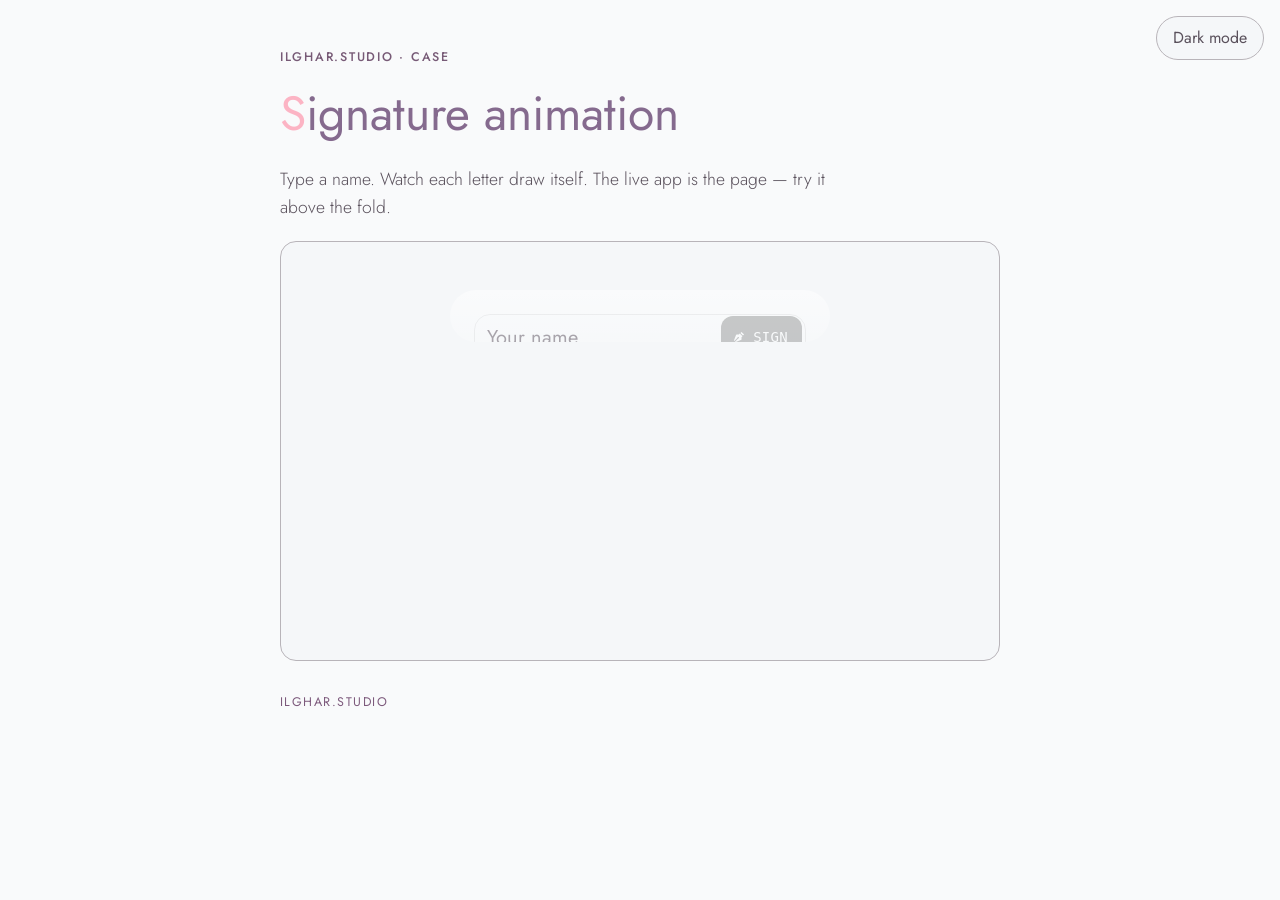
==== index.html @ a647e3f4 "Pages: PDF tokens, remove external bg, app-first landing Drop Freepik remote background (CSP/self-ho" ====
<!DOCTYPE html>
<html lang="en">
<head>
<meta charset="UTF-8">
<meta name="viewport" content="width=device-width, initial-scale=1.0">
<meta name="color-scheme" content="light dark">
<title>Signature animation — ilghar.studio</title>
<meta http-equiv="Content-Security-Policy" content="default-src 'self'; style-src 'self' 'unsafe-inline'; script-src 'self' 'unsafe-inline'; img-src 'self' data:; font-src 'self'; frame-ancestors https://portfolio.adobe.com/* https://*.myportfolio.com/* https://ilghar.studio/*">
<script>(function(){try{var m=localStorage.getItem("ilghar-theme");}catch(e){}var d=m?m==="dark":matchMedia("(prefers-color-scheme: dark)").matches;document.documentElement.classList.add(d?"dark":"light");})();</script>
<link rel="stylesheet" href="./tokens.css">
<link rel="stylesheet" href="./pages-shell.css">
<link rel="stylesheet" href="./style.css">
</head>
<body>
<button type="button" class="theme-toggle" id="theme-toggle" aria-pressed="false">Dark mode</button>
<div class="ilg-page">
<p class="ilg-kicker">ilghar.studio · case</p>
<h1><span class="initial">S</span>ignature animation</h1>
<p class="lede">Type a name. Watch each letter draw itself. The live app is the page — try it above the fold.</p>
<div class="ilg-app-stage" id="app-stage">
<div class="modal">
  <div class="field-wrapper">
    <input autocomplete="off" name="hidden" class="field" maxlength="256" placeholder="Your name" type="text" id="First-name" required="">
    <button class="sign">
      <svg width="12" viewBox="0 0 16 16" fill="none" xmlns="http://www.w3.org/2000/svg">
        <path d="M7.72421 4.666H5.13421C4.86052 4.66592 4.59342 4.75007 4.3692 4.90703C4.14498 5.06398 3.97449 5.28614 3.88088 5.54333L1.37421 12.438C1.28555 12.6813 1.34621 12.954 1.52888 13.1373L1.72421 13.3327L6.00555 9.05133C6.00488 9.034 6.00022 9.01667 6.00022 8.99933C6.00022 8.80155 6.05886 8.60821 6.16875 8.44376C6.27863 8.27932 6.43481 8.15114 6.61753 8.07546C6.80026 7.99977 7.00132 7.97996 7.19531 8.01855C7.38929 8.05713 7.56747 8.15238 7.70732 8.29223C7.84717 8.43208 7.94241 8.61026 7.981 8.80424C8.01959 8.99823 7.99978 9.19929 7.92409 9.38202C7.84841 9.56474 7.72023 9.72092 7.55579 9.8308C7.39134 9.94069 7.198 9.99933 7.00022 9.99933C6.98288 9.99933 6.96555 9.99467 6.94822 9.994L2.66688 14.2753L2.86221 14.4707C2.95185 14.5605 3.06534 14.6228 3.18927 14.6503C3.31319 14.6777 3.44238 14.669 3.56155 14.6253L10.4562 12.118C10.7134 12.0244 10.9356 11.8539 11.0925 11.6297C11.2495 11.4055 11.3336 11.1384 11.3335 10.8647V8.27467L12.6662 6.94267L9.05688 3.33333L7.72421 4.666ZM13.2929 6.04067L9.95955 2.70733L11.3729 1.29333L14.7062 4.62667L13.2929 6.04067Z" fill="white"/>
      </svg>
      Sign
    </button>
  </div>

  <div class="signature">
    <div class="letter-bank">
      <div class="a up">
        <svg xmlns="http://www.w3.org/2000/svg" fill="none" viewBox="0 0 46 51" height="51" width="46">
          <path d="M14.9987 32.0003C20.8769 23.2406 40.7942 1.02295 44.6176 1.58265C48.4411 2.14235 25.4397 26.0685 19.6688 50.0398C28.2839 11.7157 5.83642 32.6888 1.46688 33.1804C4.63512 27.4831 32.8719 20.946 44.7496 24.6628"></path>
        </svg>
      </div>
      <div class="b up">
        <svg xmlns="http://www.w3.org/2000/svg" fill="none" viewBox="0 0 47 51" height="51" width="47">
          <path d="M25.7369 6.82933C16.1889 19.6519 13.2127 26.1056 8.11585 37.5574C21.5374 6.58445 41.1497 1.82882 45.1601 3.92338C52.3423 8.2922 18.8269 29.8371 17.6306 27.2038C16.4343 24.5705 38.5178 23.6728 37.9785 29.4181C36.1831 44.0806 -7.20643 55.631 2.96733 40.4898C7.27648 33.1286 25.3502 33.1885 27.7453 35.702"></path>
        </svg>
      </div>
      <div class="c up">
        <svg xmlns="http://www.w3.org/2000/svg" fill="none" viewBox="0 0 37 51" height="51" width="37">
          <path d="M35.1522 7.2324C38.1612 -9.90171 5.01684 18.1833 1.44481 44.1581C-0.863382 60.9427 22.8446 32.2692 28.2295 28.4927"></path>
        </svg>
      </div>
      <div class="d up">
        <svg xmlns="http://www.w3.org/2000/svg" fill="none" viewBox="0 0 45 51" height="51" width="45">
          <path d="M26.5606 9.18304C16.6848 26.0062 3.378 46.7523 1.89258 45.5634C-3.1006 40.6888 26.7398 2.16864 41.7793 5.25978C51.1122 6.68653 19.6065 49.6651 9.26293 46.2174C4.62623 44.3152 20.0819 27.7895 31.6737 29.9295"></path>
        </svg>
      </div>
      <div class="e up">
        <svg xmlns="http://www.w3.org/2000/svg" fill="none" viewBox="0 0 46 51" height="51" width="46">
          <path d="M38.6505 10.5127C38.6505 10.5127 50.1156 2.77326 42.1993 4.69163C34.283 6.61 7.29611 24.5362 9.21359 27.9759C11.1311 31.4157 26.8097 26.7853 26.8097 26.7853C12.5763 31.9276 -0.576393 42.3963 1.21022 45.8361C2.99682 49.2758 27.2051 38.229 27.2051 38.229"></path>
        </svg>
      </div>
      <div class="f up">
        <svg xmlns="http://www.w3.org/2000/svg" fill="none" viewBox="0 0 60 51" height="51" width="60">
          <path d="M3.99414 15.4999C18.0539 7.88344 40.9941 2.5 58.4941 4.49991C15.9941 5.5 23.4941 9 1.49414 47.4999C4.49414 33.5 3.99414 25.5 43.9941 22.9999"></path>
        </svg>
      </div>
      <div class="g up">
        <svg xmlns="http://www.w3.org/2000/svg" fill="none" viewBox="0 0 40 51" height="51" width="40">
          <path d="M37.4677 13.6689C40.3847 3.01441 37.7852 1.4925 29.7299 4.91693C7.78844 14.6201 -4.26276 42.3972 4.55267 46.0754C13.3681 49.7537 42.3496 30.9185 34.1686 26.4792C29.0318 23.8791 9.56239 45.1242 14.3821 47.6611"></path>
        </svg>
      </div>
      <div class="h up">
        <svg xmlns="http://www.w3.org/2000/svg" fill="none" viewBox="0 0 54 51" height="51" width="54">
          <path d="M35.957 3.99976C23.1235 22.025 18.442 31.2217 10.457 47.4998C26.957 5.99983 30.457 37.5 52.957 7.5C33.957 29.4998 32.957 37.6924 29.457 38.5C25.957 39.3076 0.957031 32.5 0.957031 29.4998C23.1446 22.8906 34.5662 20.6514 50.957 22.4998"></path>
        </svg>
      </div>
      <div class="i up">
        <svg xmlns="http://www.w3.org/2000/svg" fill="none" viewBox="0 0 49 51" height="51" width="49">
          <path d="M16.7648 9.03851C21.8129 5.77875 25.3024 4.00811 47.421 2.22626C35.7012 1.49995 34.274 -0.0548382 21.4876 22.9726C8.70118 45.9999 13.2012 40 1.2832 48.9828C3.36519 44.9656 17.2012 40.4999 23.7334 42.0158"></path>
        </svg>
      </div>
      <div class="j up">
        <svg xmlns="http://www.w3.org/2000/svg" fill="none" viewBox="0 0 53 51" height="51" width="53">
          <path d="M5.91946 15.5C13.9195 9.49996 30.9194 3.38158 51.4194 4.99996C41.4194 -5.99996 36.9194 7.49985 26.4195 22C15.9195 36.5001 11.9204 40.4999 5.92029 45C-5.57979 53.6248 6.91943 32.5002 18.9197 21.0001C30.9199 9.5 15.9195 31.5 15.9195 31.5"></path>
        </svg>
      </div>
      <div class="k up">
        <svg xmlns="http://www.w3.org/2000/svg" fill="none" viewBox="0 0 59 51" height="51" width="59">
          <path d="M30.6585 5.69873C20.8873 19.471 15.4101 28.7219 5.65848 46.1987C22.4604 13.4133 39.6585 11.6987 53.1585 9.69873C64.6585 8.19873 51.1585 20.1987 51.1585 20.1987C80.6585 -7.30127 -1.22332 24.1987 1.15848 37.6987C2.39349 44.6987 37.1585 35.6987 37.1585 35.6987"></path>
        </svg>
      </div>
      <div class="l up">
        <svg xmlns="http://www.w3.org/2000/svg" fill="none" viewBox="0 0 30 51" height="51" width="30">
          <path d="M28.5059 3.6123C19.5058 9.1123 -1.12359 39.6123 1.00666 46.6123C2.22398 50.6123 28.5059 38.6123 28.5059 38.6123"></path>
        </svg>
      </div>
      <div class="m up">
        <svg xmlns="http://www.w3.org/2000/svg" fill="none" viewBox="0 0 49 51" height="51" width="49">
          <path d="M1.48242 48.3176C8.1298 31.8088 14.4004 21.838 29.9824 2.81763C29.9824 2.81763 10.9824 34.8176 17.4824 37.8176C22.4824 40.1253 47.4824 9.31763 47.4824 9.31763C34.5795 28.6674 30.1369 37.0839 29.4824 45.8176"></path>
        </svg>
      </div>
      <div class="n up">
        <svg xmlns="http://www.w3.org/2000/svg" fill="none" viewBox="0 0 45 51" height="51" width="45">
          <path d="M1.73633 45.7104C2.46255 39.6904 11.2363 23.2104 19.7363 14.2104C17.7363 36.7104 21.3778 43.3814 24.7363 43.2104C28.0949 43.0395 33.0666 31.1917 43.2363 5.21045"></path>
        </svg>
      </div>
      <div class="o up">
        <svg xmlns="http://www.w3.org/2000/svg" fill="none" viewBox="0 0 34 51" height="51" width="34">
          <path d="M19.2264 13.6837C12.2264 15.1837 -0.773614 43.6837 6.72639 46.1837C14.2264 48.6837 43.2258 13.6837 28.7272 5.68376C13.2266 -2.86957 -2.2744 33.1838 2.22656 40.6838C6.72753 48.1839 20.7264 29.6837 20.7264 29.6837"></path>
        </svg>
      </div>
      <div class="p up">
        <svg xmlns="http://www.w3.org/2000/svg" fill="none" viewBox="0 0 52 51" height="51" width="52">
          <path d="M6.17969 47.4213C13.346 34.4334 17.26 27.7753 26.1804 13.4212C15.6807 22.9212 7.17969 26.4211 1.17969 30.4214C15.1797 10.4213 55.1797 -3.07861 50.1799 7.42125C45.1801 17.9211 24.6017 34.3749 19.6797 37.4214C7.56237 44.9214 28.6797 21.4214 35.1797 24.9213"></path>
        </svg>
      </div>
      <div class="q up">
        <svg xmlns="http://www.w3.org/2000/svg" fill="none" viewBox="0 0 41 51" height="51" width="41">
          <path d="M33.1765 13.6025C25.1765 0.102458 -5.32345 39.1026 10.1765 43.6025C21.6765 46.6025 45.4375 13.6025 39.1765 4.60246C31.1766 -6.89746 -5.82409 18.6025 3.17655 31.6024C10.7926 42.6025 22.1589 20.9042 26.1758 27.6025C27.6751 30.1026 27.1751 49.6026 38.6758 44.6025"></path>
        </svg>
      </div>
      <div class="r up">
        <svg xmlns="http://www.w3.org/2000/svg" fill="none" viewBox="0 0 58 51" height="51" width="58">
          <path d="M12.0195 45.3685C19.1859 32.3806 23.0999 25.7226 32.0203 11.3685C21.5205 20.8685 5.01953 34.2139 1.01953 30.7139C6.01953 17.2138 71.5195 -7.28639 53.5188 13.7136C43.6613 25.2136 12.0195 41.7136 14.0195 38.2136C37.0871 17.3054 32.9838 44.188 46.7608 39.6997"></path>
        </svg>
      </div>
      <div class="s up">
        <svg xmlns="http://www.w3.org/2000/svg" fill="none" viewBox="0 0 46 51" height="51" width="46">
          <path d="M44.435 9.39728C49.435 -5.10286 -4.56457 25.3972 1.43476 32.8973C6.23411 38.8972 25.0605 38.3972 24.4355 40.8972C23.8105 43.3972 10.9355 44.8972 7.93479 42.8973"></path>
        </svg>
      </div>
      <div class="t up">
        <svg xmlns="http://www.w3.org/2000/svg" fill="none" viewBox="0 0 62 51" height="51" width="62">
          <path d="M1.31836 20.8976C6.45115 13.0499 39.3184 2.39746 60.3184 4.8976C33.3184 4.8976 36.3184 8.89746 14.3184 46.8976"></path>
        </svg>
      </div>
      <div class="u up">
        <svg xmlns="http://www.w3.org/2000/svg" fill="none" viewBox="0 0 44 51" height="51" width="44">
          <path d="M15.1867 11.5769C8.1875 11.5769 -2.81417 40.0769 3.68673 41.0769C10.1876 42.0769 42.6867 5.0769 42.6867 5.0769C42.6867 5.0769 17.1875 43.5769 23.6867 46.5769"></path>
        </svg>
      </div>
      <div class="v up">
        <svg xmlns="http://www.w3.org/2000/svg" fill="none" viewBox="0 0 41 51" height="51" width="41">
          <path d="M17.7137 11.0771C1.95501 41.7408 0.214021 47.5771 2.71479 48.0771C5.21556 48.5771 21.7148 24.0771 39.2137 3.07715"></path>
        </svg>
      </div>
      <div class="w up">
        <svg xmlns="http://www.w3.org/2000/svg" fill="none" viewBox="0 0 57 51" height="51" width="57">
          <path d="M24.8836 9.06641C19.8837 9.06641 -2.11633 44.0664 1.88364 44.5664C5.88362 45.0664 29.8828 9.06641 32.3836 10.0664C32.3836 12.5664 26.8828 38.0664 33.3836 40.0664C39.8845 42.0664 55.8836 7.06641 55.8836 7.06641"></path>
        </svg>
      </div>
      <div class="x up">
        <svg xmlns="http://www.w3.org/2000/svg" fill="none" viewBox="0 0 41 51" height="51" width="41">
          <path d="M39.293 8.5227C23.1329 20.8029 15.0268 30.1783 0.792969 47.5227C20.8836 24.5227 13.5352 35.0227 14.293 2.02271C13.7765 24.514 15.5889 33.6064 19.293 49.0227"></path>
        </svg>
      </div>
      <div class="y up">
        <svg xmlns="http://www.w3.org/2000/svg" fill="none" viewBox="0 0 35 51" height="51" width="35">
          <path d="M16.8032 1.3594C12.7184 0.602171 -1.69718 28.9308 2.30381 28.3593C6.30481 27.7879 33.8032 2.8594 33.8032 2.8594C14.0741 30.0733 5.30273 48.8594 8.80324 49.8594C12.3037 50.8594 30.3027 19.8594 6.80324 39.8594"></path>
        </svg>
      </div>
      <div class="z up">
        <svg xmlns="http://www.w3.org/2000/svg" fill="none" viewBox="0 0 55 51" height="51" width="55">
          <path d="M18.4364 13.4383C15.9364 8.93822 51.9364 -1.5618 53.9364 4.43828C55.9364 10.4384 13.9362 25.9382 1.93593 44.4382C-5.52379 55.9382 31.4361 37.9382 38.9364 36.9383"></path>
        </svg>
      </div>
      <div class="a lo">
        <svg xmlns="http://www.w3.org/2000/svg" fill="none" viewBox="0 0 13 51" height="51" width="13">
          <path d="M5.99958 25C5.73591 21.1582 1.99899 25.5 1.49941 28C1.00013 30.5 7.65454 23.3545 7.65454 23.3545C3.5802 27.3691 3.29278 30.5313 4.09638 30.7478C5.08629 31.0263 12.2012 24.7466 12.2012 24.7466"></path>
        </svg>
      </div>
      <div class="b lo">
        <svg xmlns="http://www.w3.org/2000/svg" fill="none" viewBox="0 0 17 51" height="51" width="17">
          <path d="M15.9206 5.40527L2.07203 28.8782C1.02375 28.8035 6.74541 22.7468 8.7643 23.9805C10.5595 25.4012 1.88642 33.589 1.17541 32.0187C0.464395 30.4485 9.73655 25.9621 13.9253 24.7283"></path>
        </svg>
      </div>
      <div class="c lo">
        <svg xmlns="http://www.w3.org/2000/svg" fill="none" viewBox="0 0 11 51" height="51" width="11">
          <path d="M5.63386 24.0707C5.12282 21.6404 0.607995 27.2758 1.82723 28.005C3.15925 28.5935 9.75939 24.6736 9.75939 24.6736"></path>
        </svg>
      </div>
      <div class="d lo">
        <svg xmlns="http://www.w3.org/2000/svg" fill="none" viewBox="0 0 20 51" height="51" width="20">
          <path d="M6.08732 26.1229C8.23611 18.5681 -0.331592 27.5316 1.908 28.6301C7.01852 28.6767 10.2741 20.6086 19.1923 6.23315C9.56633 22.4841 2.35848 34.2032 2.35848 34.2032"></path>
        </svg>
      </div>
      <div class="e lo">
        <svg xmlns="http://www.w3.org/2000/svg" fill="none" viewBox="0 0 11 51" height="51" width="11">
          <path d="M3.07713 25.3392C3.03314 27.7282 6.78706 24.9554 6.03999 23.505C4.44172 21.2653 -0.294204 28.3892 2.71291 28.2186C5.35941 27.9626 10.2422 24.7207 10.2422 24.7207"></path>
        </svg>
      </div>
      <div class="f lo">
        <svg xmlns="http://www.w3.org/2000/svg" fill="none" viewBox="0 0 19 51" height="51" width="19">
          <path d="M17.7207 13.1365C8.45405 23.5754 -1.22714 43.6967 2.45623 40.1666C6.13959 36.6365 12.1704 24.6314 8.13529 26.9287C6.46836 27.8777 12.1416 27.8273 15.3106 24.7416"></path>
        </svg>
      </div>
      <div class="g lo">
        <svg xmlns="http://www.w3.org/2000/svg" fill="none" viewBox="0 0 23 51" height="51" width="23">
          <path d="M15.8299 24.1058C14.7224 20.2293 8.05794 29.529 11.1896 27.8486C13.4811 26.531 17.2991 22.5381 17.2991 22.5381C15.8865 28.7238 1.15713 50.9628 1.47176 43.8335C1.59134 36.4678 10.0592 36.074 20.9856 24.7167"></path>
        </svg>
      </div>
      <div class="h lo">
        <svg xmlns="http://www.w3.org/2000/svg" fill="none" viewBox="0 0 18 51" height="51" width="18">
          <path d="M14.75 6.08472C8.75724 15.6124 5.74081 20.6113 1.16797 28.7222C2.27051 26.7174 7.40879 23.7648 9.19185 23.8223C10.4381 23.8798 8.46919 26.815 9.75037 27.5733C11.2054 28.4346 16.3726 24.6677 16.3726 24.6677"></path>
        </svg>
      </div>
      <div class="i lo">
        <svg xmlns="http://www.w3.org/2000/svg" fill="none" viewBox="0 0 9 51" height="51" width="9">
          <path d="M3.7548 22.9229C2.60207 23.529 -0.752212 29.5295 1.61166 28.7618C3.97553 27.994 5.61205 25.8726 7.67374 24.721"></path>
        </svg>
      </div>
      <div class="j lo">
        <svg xmlns="http://www.w3.org/2000/svg" fill="none" viewBox="0 0 23 51" height="51" width="23">
          <path d="M18.24 23.0059C16.0413 28.6829 1.71142 51.8946 1.71177 43.8826C1.62097 38.7092 9.17395 37.2442 21.5819 24.5625"></path>
        </svg>
      </div>
      <div class="k lo">
        <svg xmlns="http://www.w3.org/2000/svg" fill="none" viewBox="0 0 17 51" height="51" width="17">
          <path d="M15.7207 6.04492C9.81615 15.6875 6.702 20.8513 1.7832 29.2278C6.71346 22.5005 7.97044 24.3967 8.53371 25.0963C6.93134 22.6684 3.19642 26.693 4.13275 27.9568C5.06907 29.2205 9.96155 26.6057 13.3705 24.8444"></path>
        </svg>
      </div>
      <div class="l lo">
        <svg xmlns="http://www.w3.org/2000/svg" fill="none" viewBox="0 0 19 51" height="51" width="19">
          <path d="M0.800781,34.0845C7.00167,23.7712 10.562,17.889 17.543,6.64502"></path>
        </svg>
      </div>
      <div class="m lo">
        <svg xmlns="http://www.w3.org/2000/svg" fill="none" viewBox="0 0 19 51" height="51" width="19">
          <path d="M4.23047 23.5026L0.871094 29.4474C3.50472 25.5411 6.75255 22.8947 9.44272 21.6504C7.06863 25.4683 5.83806 27.9029 6.63039 28.2444C7.09897 28.3943 7.92245 27.8359 12.5443 24.6228C11.5082 26.1726 11.4655 26.753 11.9412 27.2936C12.31 27.6478 13.3286 27.1883 17.2828 24.5797"></path>
        </svg>
      </div>
      <div class="n lo">
        <svg xmlns="http://www.w3.org/2000/svg" fill="none" viewBox="0 0 15 51" height="51" width="15">
          <path d="M4.42188 23.1724L1.16211 28.4658C3.87099 25.9122 7.65167 23.2024 8.42922 23.7108C8.87781 23.9799 6.69468 26.9705 7.8311 27.4191C8.96753 27.8677 11.8983 25.565 14.0814 24.7575"></path>
        </svg>
      </div>
      <div class="o lo">
        <svg xmlns="http://www.w3.org/2000/svg" fill="none" viewBox="0 0 7 51" height="51" width="7">
          <path d="M3.30217 23.604C2.72482 23.9566 0.574341 28.3484 1.66563 28.4119C2.75692 28.4755 7.24524 21.8731 4.4886 23.027C3.29045 23.5286 2.14727 24.4054 2.14727 24.4054"></path>
        </svg>
      </div>
      <div class="p lo">
        <svg xmlns="http://www.w3.org/2000/svg" fill="none" viewBox="0 0 20 51" height="51" width="20">
          <path d="M15.0664 22.3301C8.76943 32.3849 6.19117 36.8558 1.41211 45.0713C13.0127 25.9291 12.9105 23.9189 16.1863 22.9881C24.4611 20.4162 13.3535 31.3002 12.6334 25.7561"></path>
        </svg>
      </div>
      <div class="q lo">
        <svg xmlns="http://www.w3.org/2000/svg" fill="none" viewBox="0 0 16 51" height="51" width="16">
          <path d="M13.2541 23.388C11.6304 20.8016 7.32619 26.9844 7.06533 28.6014C6.90881 29.619 14.3173 22.4192 14.3173 22.4192C10.93 28.6504 4.52861 38.6885 1.19336 45.3776C5.16165 38.8933 7.66029 36.0655 13.9238 36.1798"></path>
        </svg>
      </div>
      <div class="r lo">
        <svg xmlns="http://www.w3.org/2000/svg" fill="none" viewBox="0 0 13 51" height="51" width="13">
          <path d="M4.04688 23.3381L1.02539 30.1005C7.1047 22.5828 11.8527 19.8132 11.2412 24.1654"></path>
        </svg>
      </div>
      <div class="s lo">
        <svg xmlns="http://www.w3.org/2000/svg" fill="none" viewBox="0 0 14 51" height="51" width="14">
          <path d="M8.95035 23.3347C8.289 21.833 5.66489 23.7794 5.71956 28.8314C5.77422 33.8834 1.12107 35.424 0.98514 33.3617C0.883641 31.4008 3.52325 32.4975 12.6583 24.7513"></path>
        </svg>
      </div>
      <div class="t lo">
        <svg xmlns="http://www.w3.org/2000/svg" fill="none" viewBox="0 0 24 51" height="51" width="24">
          <path d="M0.966797 16.3342C6.66806 14.1572 15.5438 14.1786 22.957 15.9795C12.1532 14.4252 15.852 9.92493 18.1685 5.96021C9.87226 17.3225 -0.709346 36.7351 1.78362 36.9101C3.40185 37.0413 9.39371 29.0376 13.8793 24.8435"></path>
        </svg>
      </div>
      <div class="u lo">
        <svg xmlns="http://www.w3.org/2000/svg" fill="none" viewBox="0 0 13 51" height="51" width="13">
          <path d="M4.02467 23.277C3.02512 22.8065 0.89338 26.614 1.20215 28.0439C1.51091 29.4737 7.5177 23.0864 7.5177 23.0864C7.5177 23.0864 4.71947 27.0005 5.80301 28.3576C6.96087 28.8941 10.5935 24.8364 11.7727 24.2932"></path>
        </svg>
      </div>
      <div class="v lo">
        <svg xmlns="http://www.w3.org/2000/svg" fill="none" viewBox="0 0 9 51" height="51" width="9">
          <path d="M3.3522 23.8316C1.86784 24.4052 0.653752 28.489 0.990061 28.894C1.93472 29.1302 3.78484 26.7863 7.70664 21.334"></path>
        </svg>
      </div>
      <div class="w lo">
        <svg xmlns="http://www.w3.org/2000/svg" fill="none" viewBox="0 0 12 51" height="51" width="12">
          <path d="M4.44922 23.4512C2.98177 24.6314 2.45348 25.9122 1.51172 28.1755C2.13496 28.0666 3.11068 27.0596 5.82622 24.4928C5.82622 24.4928 5.56819 27.1648 6.38421 27.4688C8.28137 28.1756 10.8109 23.4513 10.8109 23.4513"></path>
        </svg>
      </div>
      <div class="x lo">
        <svg xmlns="http://www.w3.org/2000/svg" fill="none" viewBox="0 0 10 51" height="51" width="10">
          <path d="M0.835938 28.9592C3.16429 26.7004 4.72124 25.4641 8.51758 23.3816C4.59281 26.4933 3.0991 27.1789 3.76827 23.2859C3.43652 25.6778 3.28964 27.0239 3.54516 29.5011"></path>
        </svg>
      </div>
      <div class="y lo">
        <svg xmlns="http://www.w3.org/2000/svg" fill="none" viewBox="0 0 21 51" height="51" width="21">
          <path d="M12.7596 23.2466C11.7764 22.8447 9.49733 28.5405 10.2142 28.4672C10.931 28.3939 16.2577 23.541 16.1552 24.1849C16.7988 27.8118 2.76345 49.8665 1.16523 44.1016C0.00381581 39.4883 5.35733 40.4355 20.0861 24.6317"></path>
        </svg>
      </div>
      <div class="z lo">
        <svg xmlns="http://www.w3.org/2000/svg" fill="none" viewBox="0 0 24 51" height="51" width="24">
          <path d="M13.3307 24.7886C15.2097 23.6362 19.139 21.8648 17.6386 23.8652C16.1382 25.8657 10.3676 30.2901 10.2522 32.2137C17.4465 33.5602 3.98082 48.6028 1.78771 44.6787C-0.0557117 41.3803 7.25054 41.1392 22.4092 24.7886"></path>
        </svg>
      </div>
    </div>
    <div class="signed-by">Signed by,</div>
    <div class="signature-main"></div>
  </div>
</div>
    <script  src="./script.js"></script>
</div>
<p class="ilg-credit">ilghar.studio</p>
</div>
<script>
(function(){var b=document.getElementById("theme-toggle"),r=document.documentElement;
function sync(){var d=r.classList.contains("dark");b.setAttribute("aria-pressed",String(d));b.textContent=d?"Light mode":"Dark mode";b.setAttribute("aria-label",d?"Switch to light mode":"Switch to dark mode");}
b.addEventListener("click",function(){var d=!r.classList.contains("dark");r.classList.toggle("dark",d);r.classList.toggle("light",!d);try{localStorage.setItem("ilghar-theme",d?"dark":"light");}catch(e){}sync();});sync();})();
</script>
</body>
</html>
---- tokens.css ----
/* ilghar.studio design tokens. Source: hael-design-system (PDF palette + typography.md).
   Dark: .dark class, [data-theme=dark], or prefers-color-scheme when :root is not .light.
   No @import, no font URLs (CSP style-src/font-src 'self'). Pair with fonts/fonts.css. */
:root {
  /* PDF light */
  --canvas: #f9fafb; /* paper */
  --surface: #f5f7f9; /* cover-paper */
  --ink: #5a515c; /* body */
  --ink-deep: #473448; /* key terms */
  --muted: #7d5a7c; /* mauve-hair */
  --subtle: #948e95; /* grey */
  --subtle-2: #a6a1a7; /* grey-2 */
  --accent: #775a76; /* mauve-label */
  --accent-fg: #f9fafb;
  --line: #b8b4b9; /* grey-rule */
  --ring: #7d5a7c;
  --accent-dot: #fcb4c4; /* pink title initial */
  --title: #856a8e; /* mauve-emph */
  --label: #775a76;
  --dots: #9c819b;
  --hair: #7d5a7c;
  --front: #473448;
  /* type */
  --font-sans: "Jost", "Avenir Next", "Avenir", "Helvetica Neue", Helvetica, Arial, sans-serif;
  --font-display: "Jost", "Avenir Next", "Avenir", "Helvetica Neue", Helvetica, Arial, sans-serif;
  --font-fa: "Vazirmatn", "Noto Naskh Arabic", sans-serif;
  --font-mono: ui-monospace, SFMono-Regular, Menlo, monospace;
  --title-lat-family: "Jost", "Avenir Next", sans-serif;
  --title-lat-weight: 400;
  --title-fa-family: "Vazirmatn", "Noto Naskh Arabic", sans-serif;
  --title-fa-weight: 400;
  --title-fa-size: .9em;
  --label-weight: 500;
  --stroke-hair: .32pt;
  --stroke-dot: 2.15pt;
  --dot-pitch: 4.29pt;
  color-scheme: light;
}
.dark,
[data-theme="dark"] {
  --canvas: #2a272d; /* e-card */
  --surface: #302d34; /* e-card-2 */
  --ink: #d4d2d2; /* e-text */
  --ink-deep: #cf9aae; /* e-pink as deep accent on dark */
  --muted: #aa9eb1; /* e-salute */
  --subtle: #8f8595; /* e-mauve */
  --subtle-2: #8f8595;
  --accent: #cf9aae; /* e-pink */
  --accent-fg: #2a272d;
  --line: #57535c; /* e-outer-2 */
  --ring: #cf9aae;
  --accent-dot: #cf9aae;
  --title: #cf9aae;
  --label: #aa9eb1;
  --dots: #8f8595;
  --hair: #8f8595;
  --front: #cf9aae;
  color-scheme: dark;
}
@media (prefers-color-scheme: dark) {
  :root:not(.light):not([data-theme="light"]) {
    --canvas: #2a272d;
    --surface: #302d34;
    --ink: #d4d2d2;
    --ink-deep: #cf9aae;
    --muted: #aa9eb1;
    --subtle: #8f8595;
    --subtle-2: #8f8595;
    --accent: #cf9aae;
    --accent-fg: #2a272d;
    --line: #57535c;
    --ring: #cf9aae;
    --accent-dot: #cf9aae;
    --title: #cf9aae;
    --label: #aa9eb1;
    --dots: #8f8595;
    --hair: #8f8595;
    --front: #cf9aae;
    color-scheme: dark;
  }
}
---- pages-shell.css ----
/* Shared Pages landing shell. Load after tokens.css. Max-width, pink initial, image bounds. */
*,*::before,*::after{box-sizing:border-box}
html{background:var(--canvas);color:var(--ink)}
body{margin:0;min-height:100dvh;background:var(--canvas);color:var(--ink);font-family:var(--font-sans);font-weight:400;line-height:1.6;-webkit-font-smoothing:antialiased}
img,svg,video,canvas,iframe{max-width:100%;height:auto;display:block}
.ilg-wrap,.ilg-main,main{max-width:72rem;margin-inline:auto;padding:clamp(1.25rem,4vw,3rem) clamp(1rem,4vw,2rem);width:100%}
.ilg-wrap--narrow,main.narrow{max-width:48rem}
.ilg-hero{margin:0 0 1.5rem}
.ilg-kicker{font-family:var(--font-sans);font-weight:var(--label-weight);font-size:.78rem;letter-spacing:.14em;text-transform:uppercase;color:var(--label);margin:0 0 .5rem}
.ilg-title,.ilg-hero h1{font-family:var(--title-lat-family);font-weight:var(--title-lat-weight);font-size:clamp(2rem,5vw,3.4rem);line-height:1.05;letter-spacing:-.015em;color:var(--title);margin:.25rem 0 .75rem;text-wrap:balance}
.ilg-title .initial,.ilg-hero h1 .initial{color:var(--accent-dot)}
.ilg-title [lang="fa"],.ilg-hero h1 [lang="fa"]{font-family:var(--title-fa-family);font-weight:var(--title-fa-weight);font-size:var(--title-fa-size);letter-spacing:0;text-transform:none}
.ilg-sub{font-size:clamp(1.05rem,2vw,1.25rem);font-weight:300;color:var(--ink);max-width:40rem;margin:0 0 1rem}
.ilg-cta{display:inline-flex;align-items:center;gap:.5rem;font-weight:500;font-size:.9rem;letter-spacing:.06em;text-transform:uppercase;color:var(--accent-fg);background:var(--accent);border:1px solid var(--accent);border-radius:999px;padding:.55rem 1.1rem;text-decoration:none}
.ilg-cta:focus-visible{outline:2px solid var(--ring);outline-offset:3px}
.ilg-app{margin:1.25rem 0 2rem;max-width:100%}
.ilg-app>*{max-width:100%}
.ilg-frame{background:var(--surface);border:1px solid var(--line);border-radius:12px;padding:clamp(.5rem,1.2vw,1rem);overflow:hidden;max-width:100%}
.ilg-frame img,.ilg-frame svg,.ilg-frame canvas{width:100%;height:auto;border-radius:8px}
.ilg-credit{font-size:.78rem;letter-spacing:.12em;text-transform:uppercase;color:var(--muted);margin-top:2rem}
[lang="fa"]{font-family:var(--font-fa);letter-spacing:0;text-transform:none}
---- style.css ----
@font-face{font-family:"Jost";font-style:normal;font-weight:300;font-display:swap;src:url("fonts/jost-latin-ext-300-normal.woff2") format("woff2");unicode-range:U+0100-02BA,U+02BD-02C5,U+02C7-02CC,U+02CE-02D7,U+02DD-02FF,U+0304,U+0308,U+0329,U+1D00-1DBF,U+1E00-1E9F,U+1EF2-1EFF,U+2020,U+20A0-20AB,U+20AD-20C0,U+2113,U+2C60-2C7F,U+A720-A7FF;}@font-face{font-family:"Jost";font-style:normal;font-weight:300;font-display:swap;src:url("fonts/jost-latin-300-normal.woff2") format("woff2");unicode-range:U+0000-00FF,U+0131,U+0152-0153,U+02BB-02BC,U+02C6,U+02DA,U+02DC,U+0304,U+0308,U+0329,U+2000-206F,U+20AC,U+2122,U+2191,U+2193,U+2212,U+2215,U+FEFF,U+FFFD;}@font-face{font-family:"Jost";font-style:normal;font-weight:400;font-display:swap;src:url("fonts/jost-latin-ext-400-normal.woff2") format("woff2");unicode-range:U+0100-02BA,U+02BD-02C5,U+02C7-02CC,U+02CE-02D7,U+02DD-02FF,U+0304,U+0308,U+0329,U+1D00-1DBF,U+1E00-1E9F,U+1EF2-1EFF,U+2020,U+20A0-20AB,U+20AD-20C0,U+2113,U+2C60-2C7F,U+A720-A7FF;}@font-face{font-family:"Jost";font-style:normal;font-weight:400;font-display:swap;src:url("fonts/jost-latin-400-normal.woff2") format("woff2");unicode-range:U+0000-00FF,U+0131,U+0152-0153,U+02BB-02BC,U+02C6,U+02DA,U+02DC,U+0304,U+0308,U+0329,U+2000-206F,U+20AC,U+2122,U+2191,U+2193,U+2212,U+2215,U+FEFF,U+FFFD;}@font-face{font-family:"Jost";font-style:normal;font-weight:500;font-display:swap;src:url("fonts/jost-latin-ext-500-normal.woff2") format("woff2");unicode-range:U+0100-02BA,U+02BD-02C5,U+02C7-02CC,U+02CE-02D7,U+02DD-02FF,U+0304,U+0308,U+0329,U+1D00-1DBF,U+1E00-1E9F,U+1EF2-1EFF,U+2020,U+20A0-20AB,U+20AD-20C0,U+2113,U+2C60-2C7F,U+A720-A7FF;}@font-face{font-family:"Jost";font-style:normal;font-weight:500;font-display:swap;src:url("fonts/jost-latin-500-normal.woff2") format("woff2");unicode-range:U+0000-00FF,U+0131,U+0152-0153,U+02BB-02BC,U+02C6,U+02DA,U+02DC,U+0304,U+0308,U+0329,U+2000-206F,U+20AC,U+2122,U+2191,U+2193,U+2212,U+2215,U+FEFF,U+FFFD;}@font-face{font-family:"Jost";font-style:normal;font-weight:600;font-display:swap;src:url("fonts/jost-latin-ext-600-normal.woff2") format("woff2");unicode-range:U+0100-02BA,U+02BD-02C5,U+02C7-02CC,U+02CE-02D7,U+02DD-02FF,U+0304,U+0308,U+0329,U+1D00-1DBF,U+1E00-1E9F,U+1EF2-1EFF,U+2020,U+20A0-20AB,U+20AD-20C0,U+2113,U+2C60-2C7F,U+A720-A7FF;}@font-face{font-family:"Jost";font-style:normal;font-weight:600;font-display:swap;src:url("fonts/jost-latin-600-normal.woff2") format("woff2");unicode-range:U+0000-00FF,U+0131,U+0152-0153,U+02BB-02BC,U+02C6,U+02DA,U+02DC,U+0304,U+0308,U+0329,U+2000-206F,U+20AC,U+2122,U+2191,U+2193,U+2212,U+2215,U+FEFF,U+FFFD;}@font-face{font-family:"Jost";font-style:italic;font-weight:400;font-display:swap;src:url("fonts/jost-latin-ext-400-italic.woff2") format("woff2");unicode-range:U+0100-02BA,U+02BD-02C5,U+02C7-02CC,U+02CE-02D7,U+02DD-02FF,U+0304,U+0308,U+0329,U+1D00-1DBF,U+1E00-1E9F,U+1EF2-1EFF,U+2020,U+20A0-20AB,U+20AD-20C0,U+2113,U+2C60-2C7F,U+A720-A7FF;}@font-face{font-family:"Jost";font-style:italic;font-weight:400;font-display:swap;src:url("fonts/jost-latin-400-italic.woff2") format("woff2");unicode-range:U+0000-00FF,U+0131,U+0152-0153,U+02BB-02BC,U+02C6,U+02DA,U+02DC,U+0304,U+0308,U+0329,U+2000-206F,U+20AC,U+2122,U+2191,U+2193,U+2212,U+2215,U+FEFF,U+FFFD;}@font-face{font-family:"Vazirmatn";font-style:normal;font-weight:100 900;font-display:swap;src:url("fonts/vazirmatn-fa.woff2") format("woff2");unicode-range:U+0600-06FF,U+200C-200D,U+FB50-FDFF,U+FE70-FEFF;}
body {
  background: var(--canvas);

  
  
  
}


.modal {
  position: absolute;
  left: 50%;
  top: 50%;
  transform: translate(-50%,-50%);
  display: flex;
  flex-direction: column;
  align-items: stretch;
  gap: 36px;
  width: 380px;
  height: 52px;
  padding: 24px;
  border-radius: 40px;
  overflow: hidden;
  background: linear-gradient(180deg, rgba(255,255,255,0.5) 0%, rgba(255,255,255,0.2) 100%);
  box-shadow: 0 0 16px 0 rgba(0,0,0,0);
  transition: 0.4s ease height, 0.4s ease padding, 0.2s border-radius, 0.6s ease box-shadow;
}
.modal:hover {
  box-shadow: 0 24px 48px -24px rgba(0,0,0,0.025);
}

.modal.active {
  height: 160px;
  padding: 32px;
  border-radius: 48px;
}

.field-wrapper {
  position: relative;
  display: flex;
  flex-direction: column;
  align-items: stretch;
}

.field {
  font-family: "Jost", "Avenir Next", sans-serif;
  font-optical-sizing: auto;
  font-style: normal;
  /*   font-variation-settings: "wdth" 100; */
  font-size: 20px;
  display: flex;
  align-items: center;
  min-height: 48px;
  border-radius: 16px;
  border: 1px solid rgba(0,0,0,0.05);
  padding: 0 12px 2px 12px;
  background: none;
  color: var(--ink);
  outline: none;
  transition: border 0.2s;
}
.active .field {
  border: 1px solid rgba(0,0,0,0.5);
}

.field::placeholder {
  opacity: 0.5;
  color: var(--ink);
}

.sign, .signed-by {
  font-family: ui-monospace, SFMono-Regular, Menlo, monospace;
  font-optical-sizing: auto;
  font-style: normal;
  text-transform: uppercase;
  font-size: 14px;
  letter-spacing: 0.02em;
}
.active .signed-by {
  opacity: 1;
}

.sign {
  position: absolute;
  right: 4px;
  top: 50%;
  transform: translateY(-50%);
  display: flex;
  gap: 8px;
  align-items: center;
  height: 44px;
  border-radius: 12px;
  padding: 0 14px 2px 12px;
  background: #000;
  color: #fff;
  border: none;
  opacity: 0.2;
  transition: 0.2s;
}
.active .sign {
  opacity: 1;
}

.signature {
  border-bottom: 1px solid rgba(0,0,0,0.25)
}

.letter-bank {
  display: none;
}

.signed-by {
  color: rgba(0,0,0,0.5);
  opacity: 0;
  padding-bottom: 2px;
  transition: 0.2s ease;
}

.signature-main {
  display: flex;
  min-height: 51px;
  flex-flow: wrap;
  justify-content: start;
}

.signature-main svg path {
  stroke-linejoin: round;
  stroke-linecap: round;
  stroke-width: 1;
  stroke: #000;
  transition: 0.2s stroke-dashoffset;
}

.up, .lo {
  max-height: 51px;
}

/* letter boxes */
.up.a {
  margin: 0 -10px 0 -7px;
}
.up.b {
  margin: 0 -5px 0 -13px;
}
.up.c {
  margin: 0 -5px 0 -6px;
}
.up.d {
  margin: 0 -6px 0 -6px;
}
.up.e {
  margin: 0 -10px 0 -8px;
}
.up.f {
  margin: 0 -13px 0 -5px;
}
.up.g {
  margin: 0 0px 0 -6px;
}
.up.h {
  margin: 0 -8px 0 -6px;
}
.up.i {
  margin: 0 -25px 0 -16px;
}
.up.j {
  margin: 0 -24px 0 -6px;
}
.up.k {
  margin: 0 -23px 0 -3px;
}
.up.l {
  margin: 0 -7px 0 -5px;
}
.up.m {
  margin: 0 -7px 0 -10px;
}
.up.n {
  margin: 0 -4px 0 -10px;
}
.up.o {
  margin: 0 -1px 0 -1px;
}
.up.p {
  margin: 0 -12px 0 -3px;
}
.up.q {
  margin: 0 -3px 0 -3px;
}
.up.r {
  margin: 0 -8px 0 -4px;
}
.up.s {
  margin: 0 -14px 0 -2px;
}
.up.t {
  margin: 0 -29px 0 -17px;
}
.up.u {
  margin: 0 -10px 0 -1px;
}
.up.v {
  margin: 0 -15px 0 -6px;
}
.up.w {
  margin: 0 -8px 0 -6px;
}
.up.x {
  margin: 0 -11px 0 -13px;
}
.up.y {
  margin: 0 -12px 0 2px;
}
.up.z {
  margin: 0 -9px 0 -8px;
}
.lo.a {
  margin: 0 -4px 0 0;
}
.lo.b {
  margin: 0 -6px 0 -1.5px;
}
.lo.c {
  margin: 0 -4px 0 0;
}
.lo.d {
  margin: 0 -11.3px 0 0;
}
.lo.e {
  margin: 0 -4px 0 0;
}
.lo.f {
  margin: 0 -6px 0 -6px;
}
.lo.g {
  margin: 0 -4px 0 -10px;
}
.lo.h {
  margin: 0 -4px 0 -1px;
}
.lo.i {
  margin: 0 -3.5px 0 0;
}
.lo.j {
  margin: 0 -5px 0 -14px;
}
.lo.k {
  margin: 0 -6.5px 0 0;
}
.lo.l {
  margin: 0 -12px 0 -4px;
}
.lo.m, .lo.n {
  margin: 0 -5px 0 0;
}
.lo.o {
  margin: 0 -2.5px 0 0;
}
.lo.p {
  margin: 0 -2.5px 0 -10px;
}
.lo.q {
  margin: 0 -2px 0 -6px;
}
.lo.r {
  margin: 0 -3px 0 -1px;
}
.lo.s {
  margin: 0 -4px 0 -4px;
}
.lo.t {
  margin: 0 -12.5px 0 -3.5px;
}
.lo.u, .lo.v {
  margin: 0 -4.5px 0 0;
}
.lo.w, .lo.x {
  margin: 0 -4px 0 0;
}
.lo.y {
  margin: 0 -4px 0 -9px;
}
.lo.z {
  margin: 0 -4px 0 -10px;
}

/* letter paths */
.up.a path {
  stroke-dasharray: 190;
  stroke-dashoffset: 190;
}
.up.b path {
  stroke-dasharray: 230;
  stroke-dashoffset: 230;
}
.up.c path {
  stroke-dasharray: 101;
  stroke-dashoffset: 101;
}
.up.d path {
  stroke-dasharray: 194;
  stroke-dashoffset: 194;
}
.up.e path {
  stroke-dasharray: 132;
  stroke-dashoffset: 132;
}
.up.f path {
  stroke-dasharray: 191;
  stroke-dashoffset: 191;
}
.up.g path {
  stroke-dasharray: 145;
  stroke-dashoffset: 145;
}
.up.h path {
  stroke-dasharray: 235;
  stroke-dashoffset: 235;
}
.up.i path {
  stroke-dasharray: 128;
  stroke-dashoffset: 128;
}
.up.j path {
  stroke-dasharray: 174;
  stroke-dashoffset: 174;
}
.up.k path {
  stroke-dasharray: 244;
  stroke-dashoffset: 244;
}
.up.l path {
  stroke-dasharray: 83;
  stroke-dashoffset: 83;
}
.up.m path {
  stroke-dasharray: 176;
  stroke-dashoffset: 176;
}
.up.n path {
  stroke-dasharray: 111;
  stroke-dashoffset: 111;
}
.up.o path {
  stroke-dasharray: 167;
  stroke-dashoffset: 167;
}
.up.p path {
  stroke-dasharray: 203;
  stroke-dashoffset: 203;
}
.up.q path {
  stroke-dasharray: 212;
  stroke-dashoffset: 212;
}
.up.r path {
  stroke-dasharray: 235;
  stroke-dashoffset: 235;
}
.up.s path {
  stroke-dasharray: 100;
  stroke-dashoffset: 100;
}
.up.t path {
  stroke-dasharray: 133;
  stroke-dashoffset: 133;
}
.up.u path {
  stroke-dasharray: 136;
  stroke-dashoffset: 136;
}
.up.v path {
  stroke-dasharray: 100;
  stroke-dashoffset: 100;
}
.up.w path {
  stroke-dasharray: 163;
  stroke-dashoffset: 163;
}
.up.x path {
  stroke-dasharray: 153;
  stroke-dashoffset: 153;
}
.up.y path {
  stroke-dasharray: 162;
  stroke-dashoffset: 162;
}
.up.z path {
  stroke-dasharray: 149;
  stroke-dashoffset: 149;
}

.lo.a path {
  stroke-dasharray: 36;
  stroke-dashoffset: 36;
}
.lo.b path {
  stroke-dasharray: 64;
  stroke-dashoffset: 64;
}
.lo.c path {
  stroke-dasharray: 17;
  stroke-dashoffset: 17;
}
.lo.d path {
  stroke-dasharray: 73;
  stroke-dashoffset: 73;
}
.lo.e path {
  stroke-dasharray: 22;
  stroke-dashoffset: 22;
}
.lo.f path {
  stroke-dasharray: 59;
  stroke-dashoffset: 59;
}
.lo.g path {
  stroke-dasharray: 75;
  stroke-dashoffset: 75;
}
.lo.h path {
  stroke-dasharray: 48;
  stroke-dashoffset: 48;
}
.lo.i path {
  stroke-dasharray: 16;
  stroke-dashoffset: 16;
}
.lo.j path {
  stroke-dasharray: 59;
  stroke-dashoffset: 59;
}
.lo.k path {
  stroke-dasharray: 54;
  stroke-dashoffset: 54;
}
.lo.l path {
  stroke-dasharray: 33;
  stroke-dashoffset: 33;
}
.lo.m path {
  stroke-dasharray: 43;
  stroke-dashoffset: 43;
}
.lo.n path {
  stroke-dasharray: 27;
  stroke-dashoffset: 27;
}
.lo.o path {
  stroke-dasharray: 17;
  stroke-dashoffset: 17;
}
.lo.p path {
  stroke-dasharray: 67;
  stroke-dashoffset: 67;
}
.lo.q path {
  stroke-dasharray: 63;
  stroke-dashoffset: 63;
}
.lo.r path {
  stroke-dasharray: 24;
  stroke-dashoffset: 24;
}
.lo.s path {
  stroke-dasharray: 32;
  stroke-dashoffset: 32;
}
.lo.t path {
  stroke-dasharray: 91;
  stroke-dashoffset: 91;
}
.lo.u path {
  stroke-dasharray: 28;
  stroke-dashoffset: 28;
}
.lo.v path {
  stroke-dasharray: 17;
  stroke-dashoffset: 17;
}
.lo.w path {
  stroke-dasharray: 21;
  stroke-dashoffset: 21;
}
.lo.x path {
  stroke-dasharray: 24;
  stroke-dashoffset: 24;
}
.lo.y path {
  stroke-dasharray: 70;
  stroke-dashoffset: 70;
}
.lo.z path {
  stroke-dasharray: 67;
  stroke-dashoffset: 67;
}


/* pages-layout-20261105: container + theme */
html,body{max-width:100%;overflow-x:hidden}
body{background:var(--canvas);color:var(--ink);font-family:var(--font-sans)}
.ilg-page{max-width:48rem;margin:0 auto;padding:clamp(1.25rem,4vw,3rem) clamp(1rem,4vw,1.5rem);min-height:100dvh}
.ilg-page .ilg-kicker{font-weight:500;font-size:.78rem;letter-spacing:.14em;text-transform:uppercase;color:var(--label);margin:0 0 .5rem}
.ilg-page h1{font-family:var(--title-lat-family);font-weight:400;font-size:clamp(2rem,5vw,3rem);color:var(--title);margin:.25rem 0 .75rem}
.ilg-page h1 .initial{color:var(--accent-dot)}
.ilg-page .lede{font-weight:300;font-size:1.1rem;max-width:36rem;margin:0 0 1.25rem}
.ilg-app-stage{position:relative;min-height:420px;margin:1rem 0 2rem;background:var(--surface);border:1px solid var(--line);border-radius:16px;overflow:hidden}
.ilg-app-stage .modal{position:relative;left:auto;top:auto;transform:none;margin:48px auto;width:min(380px,92%)}
.theme-toggle{position:fixed;top:16px;right:16px;z-index:20;font:inherit;padding:8px 16px;border-radius:999px;border:1px solid var(--line);background:var(--surface);color:var(--ink);cursor:pointer}
.theme-toggle:focus-visible{outline:2px solid var(--ring);outline-offset:2px}
.ilg-credit{font-size:.78rem;letter-spacing:.12em;text-transform:uppercase;color:var(--muted);margin-top:2rem}
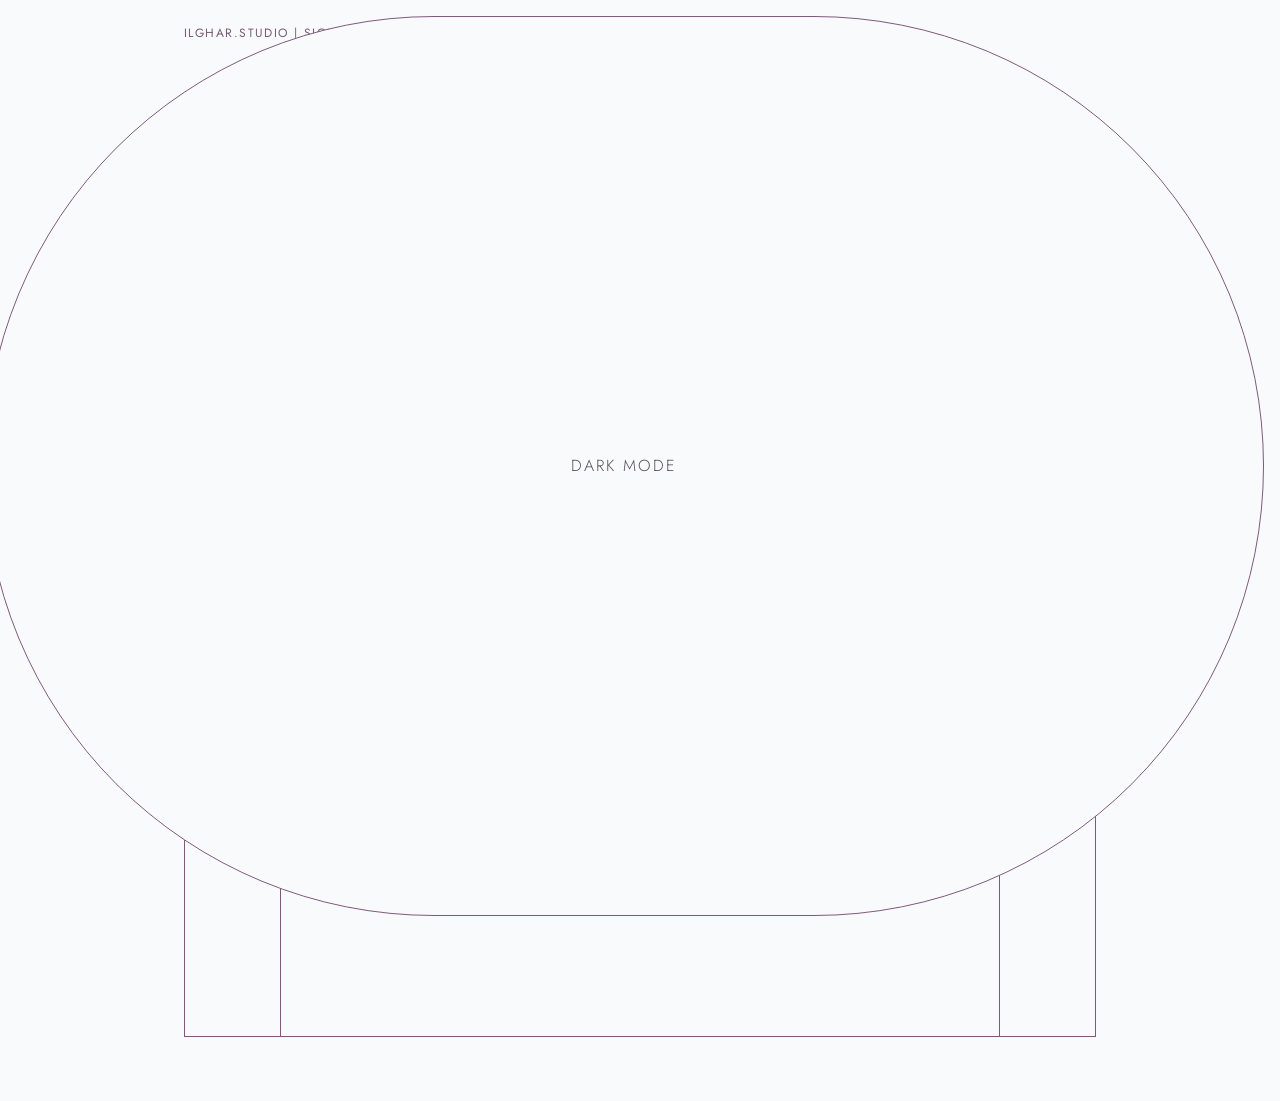
==== commit 99da7f89: "fix(pages): first-page CI + allowlist; reshoot after LAYOUT pass Column edge mismatches 0 at 1280/39" ====
--- a/index.html
+++ b/index.html
@@ -12,6 +12,20 @@
 <link rel="stylesheet" href="./style.css">
 </head>
 <body>
+<div class="ilg-case"><main>
+  <header class="site span12">
+    <p class="brand-label">ilghar.studio | signature animation</p>
+    <button type="button" class="theme-toggle" id="theme-toggle-layout" aria-pressed="false" hidden>Dark mode</button>
+  </header>
+  <header class="hero span12">
+    <h1 class="name"><span class="first">S</span>ignature animation</h1>
+    <p class="title">Hand-drawn letters</p>
+    <p class="sub"><span>Type</span><span>trace</span><span>sign</span></p>
+    <span class="status">Live</span>
+  </header>
+  <section class="span12" aria-label="Live function"><h2>Live function</h2>
+  <figure><div class="frame r1610" id="app-frame">
+
 <button type="button" class="theme-toggle" id="theme-toggle" aria-pressed="false">Dark mode</button>
 <div class="ilg-page">
 <p class="ilg-kicker">ilghar.studio · case</p>
@@ -305,5 +319,5 @@
 function sync(){var d=r.classList.contains("dark");b.setAttribute("aria-pressed",String(d));b.textContent=d?"Light mode":"Dark mode";b.setAttribute("aria-label",d?"Switch to light mode":"Switch to dark mode");}
 b.addEventListener("click",function(){var d=!r.classList.contains("dark");r.classList.toggle("dark",d);r.classList.toggle("light",!d);try{localStorage.setItem("ilghar-theme",d?"dark":"light");}catch(e){}sync();});sync();})();
 </script>
-</body>
+</div></figure></section></main></div></body>
 </html>
--- a/tokens.css
+++ b/tokens.css
@@ -1,81 +1,33 @@
-/* ilghar.studio design tokens. Source: hael-design-system (PDF palette + typography.md).
-   Dark: .dark class, [data-theme=dark], or prefers-color-scheme when :root is not .light.
-   No @import, no font URLs (CSP style-src/font-src 'self'). Pair with fonts/fonts.css. */
-:root {
-  /* PDF light */
-  --canvas: #f9fafb; /* paper */
-  --surface: #f5f7f9; /* cover-paper */
-  --ink: #5a515c; /* body */
-  --ink-deep: #473448; /* key terms */
-  --muted: #7d5a7c; /* mauve-hair */
-  --subtle: #948e95; /* grey */
-  --subtle-2: #a6a1a7; /* grey-2 */
-  --accent: #775a76; /* mauve-label */
-  --accent-fg: #f9fafb;
-  --line: #b8b4b9; /* grey-rule */
-  --ring: #7d5a7c;
-  --accent-dot: #fcb4c4; /* pink title initial */
-  --title: #856a8e; /* mauve-emph */
-  --label: #775a76;
-  --dots: #9c819b;
-  --hair: #7d5a7c;
-  --front: #473448;
-  /* type */
-  --font-sans: "Jost", "Avenir Next", "Avenir", "Helvetica Neue", Helvetica, Arial, sans-serif;
-  --font-display: "Jost", "Avenir Next", "Avenir", "Helvetica Neue", Helvetica, Arial, sans-serif;
-  --font-fa: "Vazirmatn", "Noto Naskh Arabic", sans-serif;
-  --font-mono: ui-monospace, SFMono-Regular, Menlo, monospace;
-  --title-lat-family: "Jost", "Avenir Next", sans-serif;
-  --title-lat-weight: 400;
-  --title-fa-family: "Vazirmatn", "Noto Naskh Arabic", sans-serif;
-  --title-fa-weight: 400;
-  --title-fa-size: .9em;
-  --label-weight: 500;
-  --stroke-hair: .32pt;
-  --stroke-dot: 2.15pt;
-  --dot-pitch: 4.29pt;
-  color-scheme: light;
+/* ilghar.studio tokens — PDF palette, canonical. No blue. */
+:root{
+  --paper:#f9fafb; --ink:#5a515c; --plum:#473448;
+  --mauve-em:#856a8e; --mauve-line:#7d5a7c; --mauve-label:#775a76;
+  --grey:#948e95; --grey-soft:#a6a1a7; --pink:#fcb4c4; --card:#2a272d; --on-dark:#d4d2d2;
+  --bg:var(--paper); --fg:var(--ink); --head:var(--plum); --label:var(--mauve-label); --line:var(--mauve-line);
+  --font:"Brandon Text",Jost,system-ui,sans-serif; --font-fa:Vazirmatn,"Brandon Text",Jost,sans-serif;
+  --col:960px;
+  color-scheme:light dark;
 }
-.dark,
-[data-theme="dark"] {
-  --canvas: #2a272d; /* e-card */
-  --surface: #302d34; /* e-card-2 */
-  --ink: #d4d2d2; /* e-text */
-  --ink-deep: #cf9aae; /* e-pink as deep accent on dark */
-  --muted: #aa9eb1; /* e-salute */
-  --subtle: #8f8595; /* e-mauve */
-  --subtle-2: #8f8595;
-  --accent: #cf9aae; /* e-pink */
-  --accent-fg: #2a272d;
-  --line: #57535c; /* e-outer-2 */
-  --ring: #cf9aae;
-  --accent-dot: #cf9aae;
-  --title: #cf9aae;
-  --label: #aa9eb1;
-  --dots: #8f8595;
-  --hair: #8f8595;
-  --front: #cf9aae;
-  color-scheme: dark;
+@media (prefers-color-scheme:dark){
+  :root{--bg:var(--card); --fg:var(--on-dark); --head:var(--on-dark); --label:var(--grey-soft); --line:var(--mauve-em);}
 }
-@media (prefers-color-scheme: dark) {
-  :root:not(.light):not([data-theme="light"]) {
-    --canvas: #2a272d;
-    --surface: #302d34;
-    --ink: #d4d2d2;
-    --ink-deep: #cf9aae;
-    --muted: #aa9eb1;
-    --subtle: #8f8595;
-    --subtle-2: #8f8595;
-    --accent: #cf9aae;
-    --accent-fg: #2a272d;
-    --line: #57535c;
-    --ring: #cf9aae;
-    --accent-dot: #cf9aae;
-    --title: #cf9aae;
-    --label: #aa9eb1;
-    --dots: #8f8595;
-    --hair: #8f8595;
-    --front: #cf9aae;
-    color-scheme: dark;
-  }
-}
+*{box-sizing:border-box}
+body{margin:0;background:var(--bg);color:var(--fg);font:300 16px/1.55 var(--font)} p{max-width:64ch;margin:0 0 12px} b,strong{font-weight:inherit}
+main{max-width:var(--col);margin:0 auto;padding:0 24px}
+@media (max-width:600px){main{padding:0 20px}}
+img,svg,video,iframe,canvas,figure{max-width:100%;height:auto}
+.name{font-size:40px;font-weight:400;letter-spacing:.14em;text-transform:uppercase;color:var(--head);margin:0} @media (max-width:600px){.name{font-size:30px}}
+.first{color:var(--pink)}
+.title{font-weight:500;font-size:.95rem;letter-spacing:.18em;text-transform:uppercase;color:var(--label)}
+.sub{font-size:.85rem;color:var(--fg)} .sub span+span::before{content:" | ";color:var(--line)}
+h2{font-weight:400;font-size:23px;letter-spacing:.12em;text-transform:uppercase;color:var(--label);border-top:1px solid var(--line);padding-top:.8em}
+.cards{display:grid;grid-template-columns:repeat(auto-fit,minmax(240px,1fr));gap:16px}
+.frame,.card{border:1px solid var(--line);border-radius:0;box-shadow:none;background:var(--bg);width:100%;margin:0}
+.card{padding:16px}
+.frame>img,.frame>canvas,.frame>iframe{display:block;width:100%}
+figcaption{margin-top:8px;font-size:12px;font-weight:400;letter-spacing:.12em;text-transform:uppercase;color:var(--label)}
+section{margin-top:64px} @media (max-width:600px){section{margin-top:48px}}
+.r83{aspect-ratio:8/3}.r1610{aspect-ratio:16/10}.r43{aspect-ratio:4/3}
+.cards{gap:24px}
+ul.dots{list-style:none;padding:0} ul.dots li::before{content:"• ";color:var(--pink)}
+a{color:var(--mauve-em)}
--- a/pages-shell.css
+++ b/pages-shell.css
@@ -1,21 +1,79 @@
-/* Shared Pages landing shell. Load after tokens.css. Max-width, pink initial, image bounds. */
-*,*::before,*::after{box-sizing:border-box}
-html{background:var(--canvas);color:var(--ink)}
-body{margin:0;min-height:100dvh;background:var(--canvas);color:var(--ink);font-family:var(--font-sans);font-weight:400;line-height:1.6;-webkit-font-smoothing:antialiased}
-img,svg,video,canvas,iframe{max-width:100%;height:auto;display:block}
-.ilg-wrap,.ilg-main,main{max-width:72rem;margin-inline:auto;padding:clamp(1.25rem,4vw,3rem) clamp(1rem,4vw,2rem);width:100%}
-.ilg-wrap--narrow,main.narrow{max-width:48rem}
-.ilg-hero{margin:0 0 1.5rem}
-.ilg-kicker{font-family:var(--font-sans);font-weight:var(--label-weight);font-size:.78rem;letter-spacing:.14em;text-transform:uppercase;color:var(--label);margin:0 0 .5rem}
-.ilg-title,.ilg-hero h1{font-family:var(--title-lat-family);font-weight:var(--title-lat-weight);font-size:clamp(2rem,5vw,3.4rem);line-height:1.05;letter-spacing:-.015em;color:var(--title);margin:.25rem 0 .75rem;text-wrap:balance}
-.ilg-title .initial,.ilg-hero h1 .initial{color:var(--accent-dot)}
-.ilg-title [lang="fa"],.ilg-hero h1 [lang="fa"]{font-family:var(--title-fa-family);font-weight:var(--title-fa-weight);font-size:var(--title-fa-size);letter-spacing:0;text-transform:none}
-.ilg-sub{font-size:clamp(1.05rem,2vw,1.25rem);font-weight:300;color:var(--ink);max-width:40rem;margin:0 0 1rem}
-.ilg-cta{display:inline-flex;align-items:center;gap:.5rem;font-weight:500;font-size:.9rem;letter-spacing:.06em;text-transform:uppercase;color:var(--accent-fg);background:var(--accent);border:1px solid var(--accent);border-radius:999px;padding:.55rem 1.1rem;text-decoration:none}
-.ilg-cta:focus-visible{outline:2px solid var(--ring);outline-offset:3px}
-.ilg-app{margin:1.25rem 0 2rem;max-width:100%}
-.ilg-app>*{max-width:100%}
-.ilg-frame{background:var(--surface);border:1px solid var(--line);border-radius:12px;padding:clamp(.5rem,1.2vw,1rem);overflow:hidden;max-width:100%}
-.ilg-frame img,.ilg-frame svg,.ilg-frame canvas{width:100%;height:auto;border-radius:8px}
-.ilg-credit{font-size:.78rem;letter-spacing:.12em;text-transform:uppercase;color:var(--muted);margin-top:2rem}
-[lang="fa"]{font-family:var(--font-fa);letter-spacing:0;text-transform:none}
+/* LAYOUT.md shell — load after tokens.css. Aliases + 12-col + theme toggle. */
+:root{
+  --canvas:var(--bg); --surface:var(--bg); --accent:var(--mauve-em); --accent-fg:var(--paper);
+  --accent-dot:var(--pink); --ring:var(--mauve-line); --muted:var(--grey); --subtle:var(--grey-soft);
+  --font-sans:var(--font); --title-lat-family:var(--font); --title-lat-weight:400;
+  --label-weight:400; --figure-bg:var(--bg);
+}
+@media (prefers-color-scheme:dark){
+  :root{--accent-fg:var(--card); --canvas:var(--bg); --surface:var(--bg);}
+}
+[data-theme=dark]{
+  --bg:var(--card); --fg:var(--on-dark); --head:var(--on-dark); --label:var(--grey-soft); --line:var(--mauve-em);
+  --canvas:var(--bg); --surface:var(--bg); --accent-fg:var(--card);
+}
+[data-theme=light]{
+  --bg:var(--paper); --fg:var(--ink); --head:var(--plum); --label:var(--mauve-label); --line:var(--mauve-line);
+  --canvas:var(--bg); --surface:var(--bg); --accent-fg:var(--paper);
+}
+html,body{background:var(--bg);color:var(--fg)}
+.ilg-case{min-height:100dvh;background:var(--bg);color:var(--fg)}
+main{
+  max-width:var(--col);margin:0 auto;padding:24px 24px 64px;
+  display:grid;grid-template-columns:repeat(12,minmax(0,1fr));column-gap:24px;row-gap:0;
+}
+@media (max-width:600px){main{padding:20px 20px 48px}}
+main>*{grid-column:1/-1}
+.span12{grid-column:1/-1}
+.span6{grid-column:span 6}
+.span4{grid-column:span 4}
+@media (max-width:600px){.span6,.span4{grid-column:1/-1}}
+.grid-66{display:grid;grid-template-columns:1fr 1fr;gap:24px}
+.grid-444{display:grid;grid-template-columns:1fr 1fr 1fr;gap:24px}
+@media (max-width:600px){.grid-66,.grid-444{grid-template-columns:1fr}}
+header.site{display:flex;align-items:center;justify-content:space-between;gap:12px;margin:0 0 24px}
+.brand-label{font-size:12px;font-weight:400;letter-spacing:.12em;text-transform:uppercase;color:var(--label);margin:0}
+.theme-toggle,.ilg-theme-toggle{
+  font:inherit;font-size:12px;letter-spacing:.12em;text-transform:uppercase;color:var(--fg);
+  background:transparent;border:1px solid var(--line);border-radius:0;padding:.35rem .7rem;cursor:pointer;
+}
+.theme-toggle:focus-visible,.ilg-theme-toggle:focus-visible{outline:2px solid var(--line);outline-offset:2px}
+.hero{text-align:center;margin:0 0 24px}
+.hero .name,.hero h1{
+  font-size:40px;font-weight:400;letter-spacing:.14em;text-transform:uppercase;color:var(--head);margin:0;
+}
+@media (max-width:600px){.hero .name,.hero h1{font-size:30px}}
+.hero .first,.hero .initial{color:var(--pink)}
+.hero .title{display:block;margin-top:8px;font-weight:500;font-size:.95rem;letter-spacing:.18em;text-transform:uppercase;color:var(--label)}
+.hero .sub{font-size:17px;font-weight:300;color:var(--fg);margin:12px auto 0;max-width:64ch}
+.hero .sub span+span::before{content:" | ";color:var(--line)}
+.badge,.status{
+  display:inline-block;margin-top:12px;border:1px solid var(--line);padding:.15rem .65rem;
+  font-size:12px;letter-spacing:.12em;text-transform:uppercase;color:var(--label);border-radius:0;
+}
+.frame{border:1px solid var(--line);border-radius:0;box-shadow:none;background:var(--bg);width:100%;margin:0;padding:0;overflow:hidden}
+.frame>img,.frame>canvas,.frame>iframe,.frame>svg,.frame>picture{display:block;width:100%;height:auto;border:0;border-radius:0}
+.frame.r83{aspect-ratio:8/3}
+.frame.r1610{aspect-ratio:16/10}
+.frame.r43{aspect-ratio:4/3}
+.frame.r83>*,.frame.r1610>*,.frame.r43>*{width:100%;height:100%;object-fit:cover}
+.frame.placeholder{min-height:0;display:block;background:var(--bg)}
+figure{margin:0}
+figcaption,.cap{
+  margin-top:8px;font-size:12px;font-weight:400;letter-spacing:.12em;text-transform:uppercase;color:var(--label);
+}
+h2{font-weight:400;font-size:23px;letter-spacing:.12em;text-transform:uppercase;color:var(--label);
+  border-top:1px solid var(--line);padding-top:.8em;margin:64px 0 24px}
+@media (max-width:600px){h2{margin-top:48px}}
+.card{border:1px solid var(--line);border-radius:0;box-shadow:none;background:var(--bg);padding:16px;margin:0}
+.card h3{font-size:12px;font-weight:400;letter-spacing:.12em;text-transform:uppercase;color:var(--label);margin:0 0 8px}
+.card p{margin:0;font-size:16px;font-weight:300;max-width:64ch}
+ul.dots{list-style:none;padding:0;margin:0}
+ul.dots li{margin:0 0 12px;font-size:16px;font-weight:300;max-width:64ch}
+ul.dots li::before{content:"• ";color:var(--pink)}
+a{color:var(--mauve-em)}
+footer{margin-top:64px;padding-top:24px;border-top:1px solid var(--line);font-size:12px;letter-spacing:.12em;text-transform:uppercase;color:var(--label)}
+/* kill legacy shadows/radii from any leftover inline */
+.ilg-frame{border:1px solid var(--line);border-radius:0;box-shadow:none;background:var(--bg);padding:0;overflow:hidden;width:100%}
+.board{margin:0}
+.board img,.board picture{border-radius:0!important;box-shadow:none!important}
--- a/style.css
+++ b/style.css
@@ -92,8 +92,8 @@
   height: 44px;
   border-radius: 12px;
   padding: 0 14px 2px 12px;
-  background: #000;
-  color: #fff;
+  background: #2a272d;
+  color: #f9fafb;
   border: none;
   opacity: 0.2;
   transition: 0.2s;
@@ -128,7 +128,7 @@
   stroke-linejoin: round;
   stroke-linecap: round;
   stroke-width: 1;
-  stroke: #000;
+  stroke: #2a272d;
   transition: 0.2s stroke-dashoffset;
 }
 
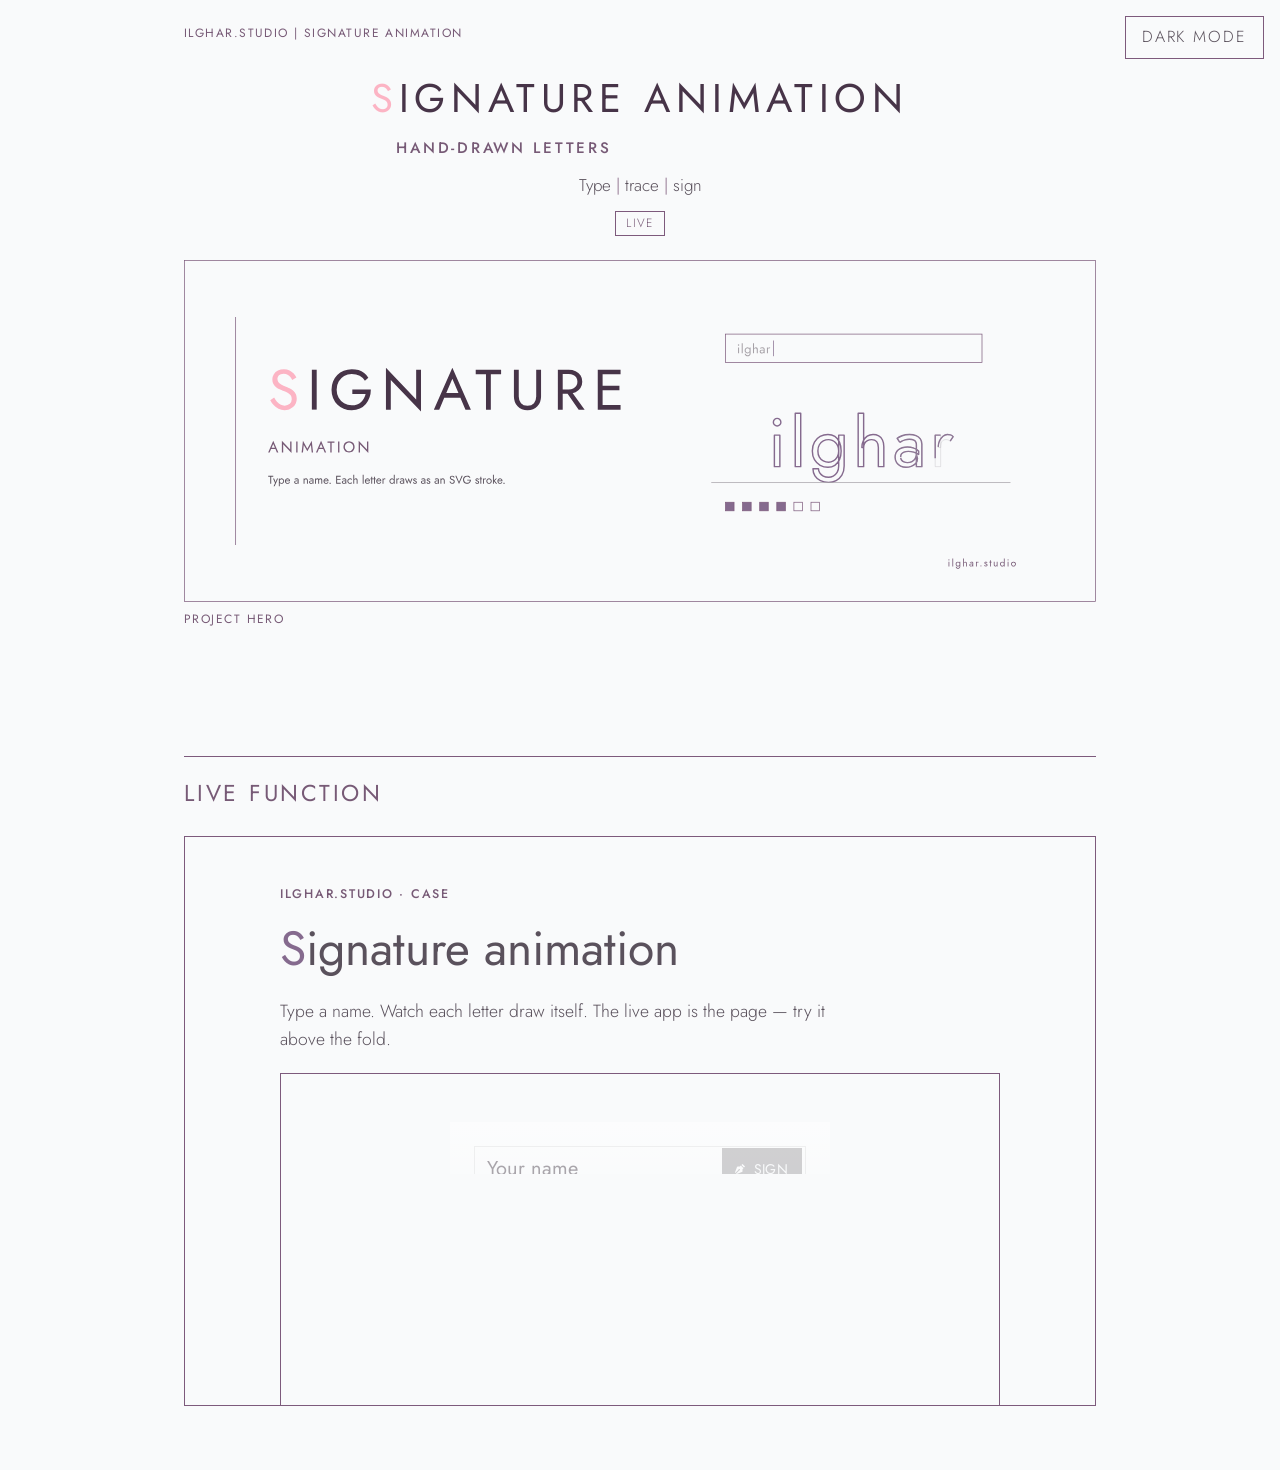
==== commit d6ac7f39: "fix(pages): Proto SIGNATURE/ANIMATION heroes + .hero-art Paste DESIGNER—BOSS-passed siganim_hero_{li" ====
--- a/index.html
+++ b/index.html
@@ -23,6 +23,15 @@
     <p class="sub"><span>Type</span><span>trace</span><span>sign</span></p>
     <span class="status">Live</span>
   </header>
+
+  <figure class="span12">
+    <picture class="hero-art">
+        <source media="(prefers-color-scheme: dark)" srcset="hero/hero-dark.svg">
+        <img src="hero/hero-light.svg" width="1280" height="480" alt="SIGNATURE / ANIMATION — Type a name. Each letter draws as an SVG stroke.">
+      </picture>
+    <figcaption>Project hero</figcaption>
+  </figure>
+
   <section class="span12" aria-label="Live function"><h2>Live function</h2>
   <figure><div class="frame r1610" id="app-frame">
 
--- a/tokens.css
+++ b/tokens.css
@@ -4,7 +4,7 @@
   --mauve-em:#856a8e; --mauve-line:#7d5a7c; --mauve-label:#775a76;
   --grey:#948e95; --grey-soft:#a6a1a7; --pink:#fcb4c4; --card:#2a272d; --on-dark:#d4d2d2;
   --bg:var(--paper); --fg:var(--ink); --head:var(--plum); --label:var(--mauve-label); --line:var(--mauve-line);
-  --font:"Brandon Text",Jost,system-ui,sans-serif; --font-fa:Vazirmatn,"Brandon Text",Jost,sans-serif;
+  --font:"Brandon Text",Jost,Jost; --font-fa:Vazirmatn,"Brandon Text",Jost;
   --col:960px;
   color-scheme:light dark;
 }
@@ -12,7 +12,7 @@
   :root{--bg:var(--card); --fg:var(--on-dark); --head:var(--on-dark); --label:var(--grey-soft); --line:var(--mauve-em);}
 }
 *{box-sizing:border-box}
-body{margin:0;background:var(--bg);color:var(--fg);font:300 16px/1.55 var(--font)} p{max-width:64ch;margin:0 0 12px} b,strong{font-weight:inherit}
+body{margin:0;background:var(--bg);color:var(--fg);font:300 16px/1.55 Jost} p{max-width:64ch;margin:0 0 12px} b,strong{font-weight:inherit}
 main{max-width:var(--col);margin:0 auto;padding:0 24px}
 @media (max-width:600px){main{padding:0 20px}}
 img,svg,video,iframe,canvas,figure{max-width:100%;height:auto}
--- a/pages-shell.css
+++ b/pages-shell.css
@@ -1,7 +1,7 @@
 /* LAYOUT.md shell — load after tokens.css. Aliases + 12-col + theme toggle. */
 :root{
   --canvas:var(--bg); --surface:var(--bg); --accent:var(--mauve-em); --accent-fg:var(--paper);
-  --accent-dot:var(--pink); --ring:var(--mauve-line); --muted:var(--grey); --subtle:var(--grey-soft);
+  --accent-dot:#856a8e; --ring:var(--mauve-line); --muted:var(--grey); --subtle:var(--grey-soft);
   --font-sans:var(--font); --title-lat-family:var(--font); --title-lat-weight:400;
   --label-weight:400; --figure-bg:var(--bg);
 }
@@ -70,10 +70,16 @@
 .card p{margin:0;font-size:16px;font-weight:300;max-width:64ch}
 ul.dots{list-style:none;padding:0;margin:0}
 ul.dots li{margin:0 0 12px;font-size:16px;font-weight:300;max-width:64ch}
-ul.dots li::before{content:"• ";color:var(--pink)}
+ul.dots li::before{content:"• ";color:#856a8e}
 a{color:var(--mauve-em)}
 footer{margin-top:64px;padding-top:24px;border-top:1px solid var(--line);font-size:12px;letter-spacing:.12em;text-transform:uppercase;color:var(--label)}
 /* kill legacy shadows/radii from any leftover inline */
 .ilg-frame{border:1px solid var(--line);border-radius:0;box-shadow:none;background:var(--bg);padding:0;overflow:hidden;width:100%}
 .board{margin:0}
-.board img,.board picture{border-radius:0!important;box-shadow:none!important}
+.board img,.board picture{border-radius:0;box-shadow:none!important}
+
+/* hero art: SVG has its own border — no outer .frame */
+.hero-art{display:block;width:100%;max-width:100%;aspect-ratio:8/3;margin:0;padding:0;border:0!important;outline:0;overflow:hidden;background:transparent;border-radius:0;box-shadow:none;position:relative}
+.hero-art img{position:absolute;inset:0;display:block;width:100%!important;height:100%!important;max-height:none;object-fit:fill;border:0;border-radius:0}
+figure.span12 > .hero-art, figure.hero > .hero-art{width:100%}
+
--- a/style.css
+++ b/style.css
@@ -1,4 +1,4 @@
-@font-face{font-family:"Jost";font-style:normal;font-weight:300;font-display:swap;src:url("fonts/jost-latin-ext-300-normal.woff2") format("woff2");unicode-range:U+0100-02BA,U+02BD-02C5,U+02C7-02CC,U+02CE-02D7,U+02DD-02FF,U+0304,U+0308,U+0329,U+1D00-1DBF,U+1E00-1E9F,U+1EF2-1EFF,U+2020,U+20A0-20AB,U+20AD-20C0,U+2113,U+2C60-2C7F,U+A720-A7FF;}@font-face{font-family:"Jost";font-style:normal;font-weight:300;font-display:swap;src:url("fonts/jost-latin-300-normal.woff2") format("woff2");unicode-range:U+0000-00FF,U+0131,U+0152-0153,U+02BB-02BC,U+02C6,U+02DA,U+02DC,U+0304,U+0308,U+0329,U+2000-206F,U+20AC,U+2122,U+2191,U+2193,U+2212,U+2215,U+FEFF,U+FFFD;}@font-face{font-family:"Jost";font-style:normal;font-weight:400;font-display:swap;src:url("fonts/jost-latin-ext-400-normal.woff2") format("woff2");unicode-range:U+0100-02BA,U+02BD-02C5,U+02C7-02CC,U+02CE-02D7,U+02DD-02FF,U+0304,U+0308,U+0329,U+1D00-1DBF,U+1E00-1E9F,U+1EF2-1EFF,U+2020,U+20A0-20AB,U+20AD-20C0,U+2113,U+2C60-2C7F,U+A720-A7FF;}@font-face{font-family:"Jost";font-style:normal;font-weight:400;font-display:swap;src:url("fonts/jost-latin-400-normal.woff2") format("woff2");unicode-range:U+0000-00FF,U+0131,U+0152-0153,U+02BB-02BC,U+02C6,U+02DA,U+02DC,U+0304,U+0308,U+0329,U+2000-206F,U+20AC,U+2122,U+2191,U+2193,U+2212,U+2215,U+FEFF,U+FFFD;}@font-face{font-family:"Jost";font-style:normal;font-weight:500;font-display:swap;src:url("fonts/jost-latin-ext-500-normal.woff2") format("woff2");unicode-range:U+0100-02BA,U+02BD-02C5,U+02C7-02CC,U+02CE-02D7,U+02DD-02FF,U+0304,U+0308,U+0329,U+1D00-1DBF,U+1E00-1E9F,U+1EF2-1EFF,U+2020,U+20A0-20AB,U+20AD-20C0,U+2113,U+2C60-2C7F,U+A720-A7FF;}@font-face{font-family:"Jost";font-style:normal;font-weight:500;font-display:swap;src:url("fonts/jost-latin-500-normal.woff2") format("woff2");unicode-range:U+0000-00FF,U+0131,U+0152-0153,U+02BB-02BC,U+02C6,U+02DA,U+02DC,U+0304,U+0308,U+0329,U+2000-206F,U+20AC,U+2122,U+2191,U+2193,U+2212,U+2215,U+FEFF,U+FFFD;}@font-face{font-family:"Jost";font-style:normal;font-weight:600;font-display:swap;src:url("fonts/jost-latin-ext-600-normal.woff2") format("woff2");unicode-range:U+0100-02BA,U+02BD-02C5,U+02C7-02CC,U+02CE-02D7,U+02DD-02FF,U+0304,U+0308,U+0329,U+1D00-1DBF,U+1E00-1E9F,U+1EF2-1EFF,U+2020,U+20A0-20AB,U+20AD-20C0,U+2113,U+2C60-2C7F,U+A720-A7FF;}@font-face{font-family:"Jost";font-style:normal;font-weight:600;font-display:swap;src:url("fonts/jost-latin-600-normal.woff2") format("woff2");unicode-range:U+0000-00FF,U+0131,U+0152-0153,U+02BB-02BC,U+02C6,U+02DA,U+02DC,U+0304,U+0308,U+0329,U+2000-206F,U+20AC,U+2122,U+2191,U+2193,U+2212,U+2215,U+FEFF,U+FFFD;}@font-face{font-family:"Jost";font-style:italic;font-weight:400;font-display:swap;src:url("fonts/jost-latin-ext-400-italic.woff2") format("woff2");unicode-range:U+0100-02BA,U+02BD-02C5,U+02C7-02CC,U+02CE-02D7,U+02DD-02FF,U+0304,U+0308,U+0329,U+1D00-1DBF,U+1E00-1E9F,U+1EF2-1EFF,U+2020,U+20A0-20AB,U+20AD-20C0,U+2113,U+2C60-2C7F,U+A720-A7FF;}@font-face{font-family:"Jost";font-style:italic;font-weight:400;font-display:swap;src:url("fonts/jost-latin-400-italic.woff2") format("woff2");unicode-range:U+0000-00FF,U+0131,U+0152-0153,U+02BB-02BC,U+02C6,U+02DA,U+02DC,U+0304,U+0308,U+0329,U+2000-206F,U+20AC,U+2122,U+2191,U+2193,U+2212,U+2215,U+FEFF,U+FFFD;}@font-face{font-family:"Vazirmatn";font-style:normal;font-weight:100 900;font-display:swap;src:url("fonts/vazirmatn-fa.woff2") format("woff2");unicode-range:U+0600-06FF,U+200C-200D,U+FB50-FDFF,U+FE70-FEFF;}
+@font-face{font-family:Jost;font-style:normal;font-weight:300;font-display:swap;src:url("fonts/jost-latin-ext-300-normal.woff2") format("woff2");unicode-range:U+0100-02BA,U+02BD-02C5,U+02C7-02CC,U+02CE-02D7,U+02DD-02FF,U+0304,U+0308,U+0329,U+1D00-1DBF,U+1E00-1E9F,U+1EF2-1EFF,U+2020,U+20A0-20AB,U+20AD-20C0,U+2113,U+2C60-2C7F,U+A720-A7FF;}@font-face{font-family:Jost;font-style:normal;font-weight:300;font-display:swap;src:url("fonts/jost-latin-300-normal.woff2") format("woff2");unicode-range:U+0000-00FF,U+0131,U+0152-0153,U+02BB-02BC,U+02C6,U+02DA,U+02DC,U+0304,U+0308,U+0329,U+2000-206F,U+20AC,U+2122,U+2191,U+2193,U+2212,U+2215,U+FEFF,U+FFFD;}@font-face{font-family:Jost;font-style:normal;font-weight:400;font-display:swap;src:url("fonts/jost-latin-ext-400-normal.woff2") format("woff2");unicode-range:U+0100-02BA,U+02BD-02C5,U+02C7-02CC,U+02CE-02D7,U+02DD-02FF,U+0304,U+0308,U+0329,U+1D00-1DBF,U+1E00-1E9F,U+1EF2-1EFF,U+2020,U+20A0-20AB,U+20AD-20C0,U+2113,U+2C60-2C7F,U+A720-A7FF;}@font-face{font-family:Jost;font-style:normal;font-weight:400;font-display:swap;src:url("fonts/jost-latin-400-normal.woff2") format("woff2");unicode-range:U+0000-00FF,U+0131,U+0152-0153,U+02BB-02BC,U+02C6,U+02DA,U+02DC,U+0304,U+0308,U+0329,U+2000-206F,U+20AC,U+2122,U+2191,U+2193,U+2212,U+2215,U+FEFF,U+FFFD;}@font-face{font-family:Jost;font-style:normal;font-weight:500;font-display:swap;src:url("fonts/jost-latin-ext-500-normal.woff2") format("woff2");unicode-range:U+0100-02BA,U+02BD-02C5,U+02C7-02CC,U+02CE-02D7,U+02DD-02FF,U+0304,U+0308,U+0329,U+1D00-1DBF,U+1E00-1E9F,U+1EF2-1EFF,U+2020,U+20A0-20AB,U+20AD-20C0,U+2113,U+2C60-2C7F,U+A720-A7FF;}@font-face{font-family:Jost;font-style:normal;font-weight:500;font-display:swap;src:url("fonts/jost-latin-500-normal.woff2") format("woff2");unicode-range:U+0000-00FF,U+0131,U+0152-0153,U+02BB-02BC,U+02C6,U+02DA,U+02DC,U+0304,U+0308,U+0329,U+2000-206F,U+20AC,U+2122,U+2191,U+2193,U+2212,U+2215,U+FEFF,U+FFFD;}@font-face{font-family:Jost;font-style:normal;font-weight:600;font-display:swap;src:url("fonts/jost-latin-ext-600-normal.woff2") format("woff2");unicode-range:U+0100-02BA,U+02BD-02C5,U+02C7-02CC,U+02CE-02D7,U+02DD-02FF,U+0304,U+0308,U+0329,U+1D00-1DBF,U+1E00-1E9F,U+1EF2-1EFF,U+2020,U+20A0-20AB,U+20AD-20C0,U+2113,U+2C60-2C7F,U+A720-A7FF;}@font-face{font-family:Jost;font-style:normal;font-weight:600;font-display:swap;src:url("fonts/jost-latin-600-normal.woff2") format("woff2");unicode-range:U+0000-00FF,U+0131,U+0152-0153,U+02BB-02BC,U+02C6,U+02DA,U+02DC,U+0304,U+0308,U+0329,U+2000-206F,U+20AC,U+2122,U+2191,U+2193,U+2212,U+2215,U+FEFF,U+FFFD;}@font-face{font-family:Jost;font-style:italic;font-weight:400;font-display:swap;src:url("fonts/jost-latin-ext-400-italic.woff2") format("woff2");unicode-range:U+0100-02BA,U+02BD-02C5,U+02C7-02CC,U+02CE-02D7,U+02DD-02FF,U+0304,U+0308,U+0329,U+1D00-1DBF,U+1E00-1E9F,U+1EF2-1EFF,U+2020,U+20A0-20AB,U+20AD-20C0,U+2113,U+2C60-2C7F,U+A720-A7FF;}@font-face{font-family:Jost;font-style:italic;font-weight:400;font-display:swap;src:url("fonts/jost-latin-400-italic.woff2") format("woff2");unicode-range:U+0000-00FF,U+0131,U+0152-0153,U+02BB-02BC,U+02C6,U+02DA,U+02DC,U+0304,U+0308,U+0329,U+2000-206F,U+20AC,U+2122,U+2191,U+2193,U+2212,U+2215,U+FEFF,U+FFFD;}@font-face{font-family:Vazirmatn;font-style:normal;font-weight:100 900;font-display:swap;src:url("fonts/vazirmatn-fa.woff2") format("woff2");unicode-range:U+0600-06FF,U+200C-200D,U+FB50-FDFF,U+FE70-FEFF;}
 body {
   background: var(--canvas);
 
@@ -20,7 +20,7 @@
   width: 380px;
   height: 52px;
   padding: 24px;
-  border-radius: 40px;
+  border-radius:0;
   overflow: hidden;
   background: linear-gradient(180deg, rgba(255,255,255,0.5) 0%, rgba(255,255,255,0.2) 100%);
   box-shadow: 0 0 16px 0 rgba(0,0,0,0);
@@ -33,7 +33,7 @@
 .modal.active {
   height: 160px;
   padding: 32px;
-  border-radius: 48px;
+  border-radius:0;
 }
 
 .field-wrapper {
@@ -44,7 +44,7 @@
 }
 
 .field {
-  font-family: "Jost", "Avenir Next", sans-serif;
+  font-family:Jost;
   font-optical-sizing: auto;
   font-style: normal;
   /*   font-variation-settings: "wdth" 100; */
@@ -52,7 +52,7 @@
   display: flex;
   align-items: center;
   min-height: 48px;
-  border-radius: 16px;
+  border-radius:0;
   border: 1px solid rgba(0,0,0,0.05);
   padding: 0 12px 2px 12px;
   background: none;
@@ -70,7 +70,7 @@
 }
 
 .sign, .signed-by {
-  font-family: ui-monospace, SFMono-Regular, Menlo, monospace;
+  font-family:Jost;
   font-optical-sizing: auto;
   font-style: normal;
   text-transform: uppercase;
@@ -90,7 +90,7 @@
   gap: 8px;
   align-items: center;
   height: 44px;
-  border-radius: 12px;
+  border-radius:0;
   padding: 0 14px 2px 12px;
   background: #2a272d;
   color: #f9fafb;
@@ -502,11 +502,19 @@
 body{background:var(--canvas);color:var(--ink);font-family:var(--font-sans)}
 .ilg-page{max-width:48rem;margin:0 auto;padding:clamp(1.25rem,4vw,3rem) clamp(1rem,4vw,1.5rem);min-height:100dvh}
 .ilg-page .ilg-kicker{font-weight:500;font-size:.78rem;letter-spacing:.14em;text-transform:uppercase;color:var(--label);margin:0 0 .5rem}
-.ilg-page h1{font-family:var(--title-lat-family);font-weight:400;font-size:clamp(2rem,5vw,3rem);color:var(--title);margin:.25rem 0 .75rem}
+.ilg-page h1{font-family:Jost;font-weight:400;font-size:clamp(2rem,5vw,3rem);color:var(--title);margin:.25rem 0 .75rem}
 .ilg-page h1 .initial{color:var(--accent-dot)}
 .ilg-page .lede{font-weight:300;font-size:1.1rem;max-width:36rem;margin:0 0 1.25rem}
-.ilg-app-stage{position:relative;min-height:420px;margin:1rem 0 2rem;background:var(--surface);border:1px solid var(--line);border-radius:16px;overflow:hidden}
+.ilg-app-stage{position:relative;min-height:420px;margin:1rem 0 2rem;background:var(--surface);border:1px solid var(--line);border-radius:0;overflow:hidden}
 .ilg-app-stage .modal{position:relative;left:auto;top:auto;transform:none;margin:48px auto;width:min(380px,92%)}
-.theme-toggle{position:fixed;top:16px;right:16px;z-index:20;font:inherit;padding:8px 16px;border-radius:999px;border:1px solid var(--line);background:var(--surface);color:var(--ink);cursor:pointer}
+.theme-toggle{position:fixed;top:16px;right:16px;z-index:20;font:inherit;padding:8px 16px;border-radius:0;border:1px solid var(--line);background:var(--surface);color:var(--ink);cursor:pointer}
 .theme-toggle:focus-visible{outline:2px solid var(--ring);outline-offset:2px}
 .ilg-credit{font-size:.78rem;letter-spacing:.12em;text-transform:uppercase;color:var(--muted);margin-top:2rem}
+
+/* theme-toggle is a direct child of .frame.r1610; pages-shell sizes frame>* to 100%.
+   Keep the fixed corner control auto-sized so it does not cover the page. */
+.frame > .theme-toggle,
+#theme-toggle{
+  width:auto!important;height:auto!important;left:auto;bottom:auto;inset:auto;
+  top:16px;right:16px;object-fit:unset;max-width:none;
+}
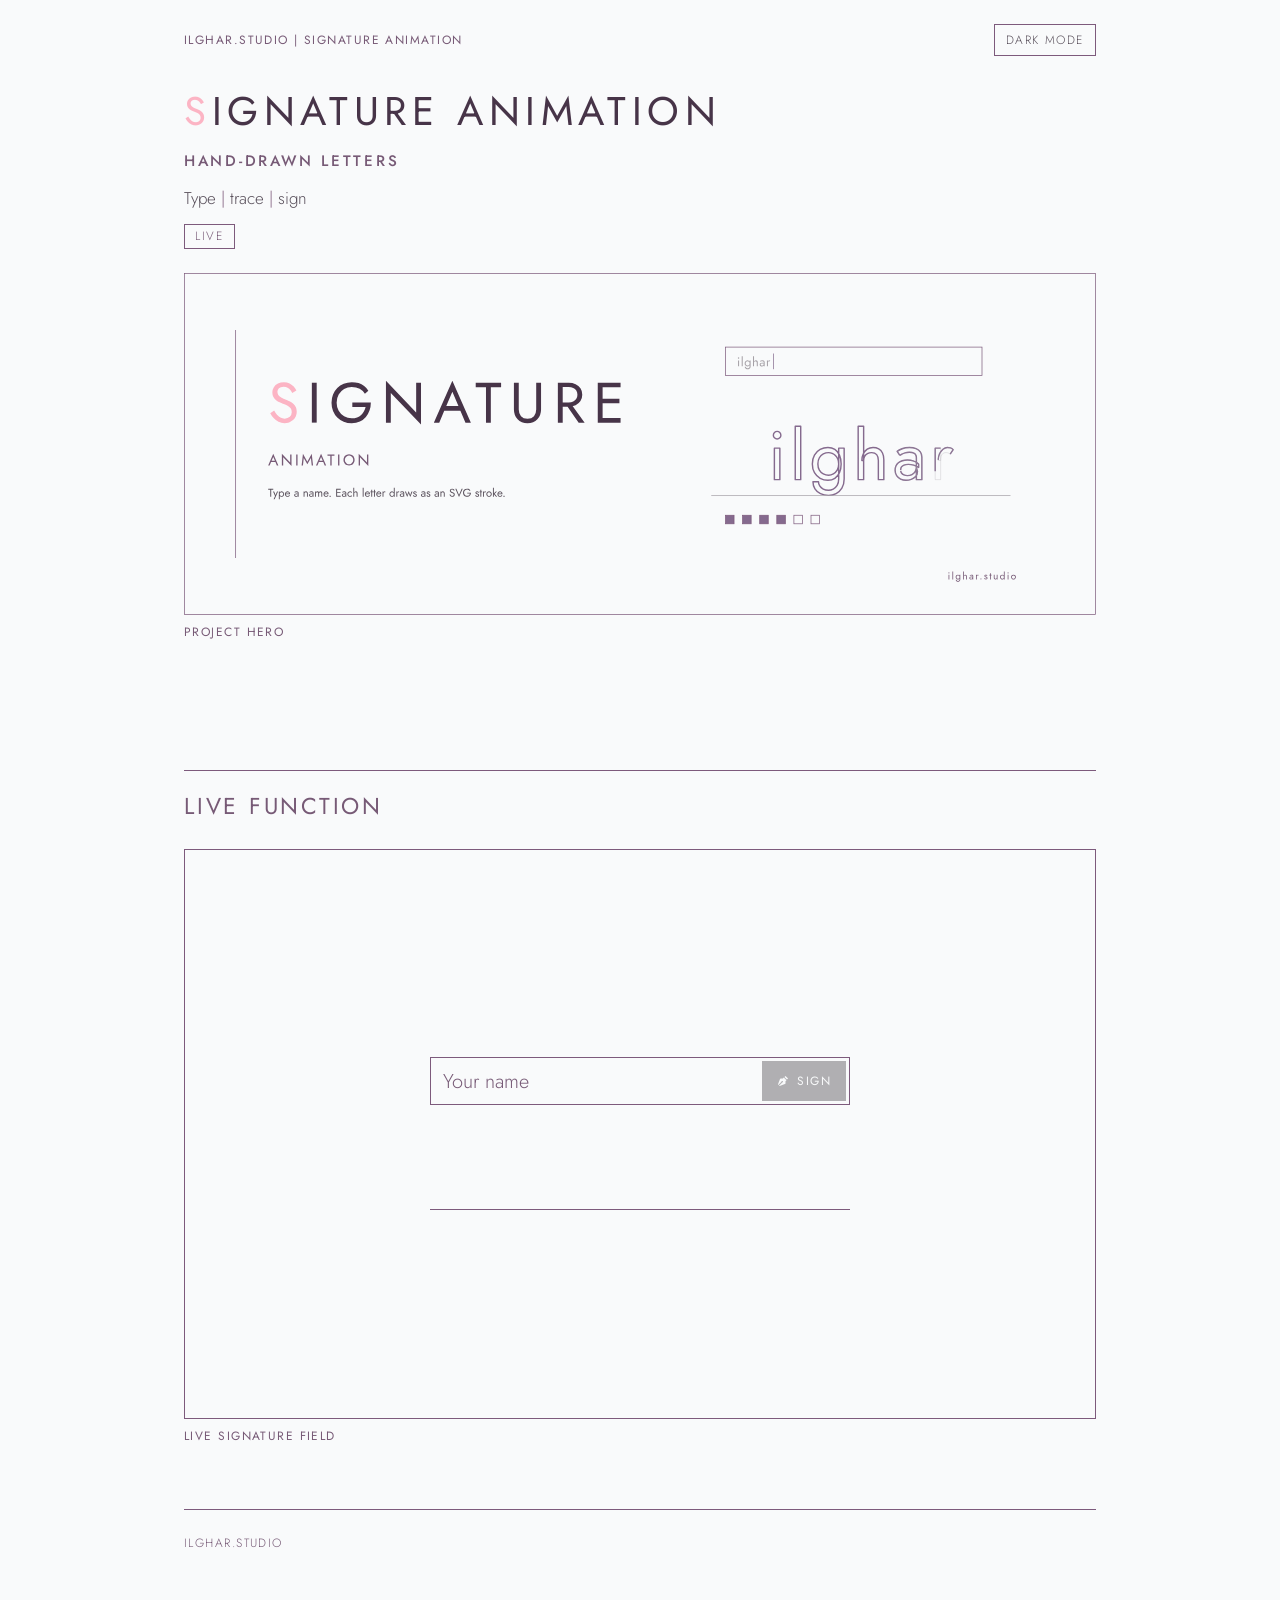
==== commit 334da10b: "fix(pages): left-align hero; single live frame; restyle app; reshoot Header left-aligned to column. " ====
--- a/index.html
+++ b/index.html
@@ -6,7 +6,6 @@
 <meta name="color-scheme" content="light dark">
 <title>Signature animation — ilghar.studio</title>
 <meta http-equiv="Content-Security-Policy" content="default-src 'self'; style-src 'self' 'unsafe-inline'; script-src 'self' 'unsafe-inline'; img-src 'self' data:; font-src 'self'; frame-ancestors https://portfolio.adobe.com/* https://*.myportfolio.com/* https://ilghar.studio/*">
-<script>(function(){try{var m=localStorage.getItem("ilghar-theme");}catch(e){}var d=m?m==="dark":matchMedia("(prefers-color-scheme: dark)").matches;document.documentElement.classList.add(d?"dark":"light");})();</script>
 <link rel="stylesheet" href="./tokens.css">
 <link rel="stylesheet" href="./pages-shell.css">
 <link rel="stylesheet" href="./style.css">
@@ -15,7 +14,7 @@
 <div class="ilg-case"><main>
   <header class="site span12">
     <p class="brand-label">ilghar.studio | signature animation</p>
-    <button type="button" class="theme-toggle" id="theme-toggle-layout" aria-pressed="false" hidden>Dark mode</button>
+    <button type="button" class="theme-toggle" id="theme-toggle" aria-pressed="false">Dark mode</button>
   </header>
   <header class="hero span12">
     <h1 class="name"><span class="first">S</span>ignature animation</h1>
@@ -26,34 +25,29 @@
 
   <figure class="span12">
     <picture class="hero-art">
-        <source media="(prefers-color-scheme: dark)" srcset="hero/hero-dark.svg">
-        <img src="hero/hero-light.svg" width="1280" height="480" alt="SIGNATURE / ANIMATION — Type a name. Each letter draws as an SVG stroke.">
-      </picture>
+      <source media="(prefers-color-scheme: dark)" srcset="hero/hero-dark.svg">
+      <img src="hero/hero-light.svg" width="1280" height="480" alt="SIGNATURE / ANIMATION — Type a name. Each letter draws as an SVG stroke.">
+    </picture>
     <figcaption>Project hero</figcaption>
   </figure>
 
-  <section class="span12" aria-label="Live function"><h2>Live function</h2>
-  <figure><div class="frame r1610" id="app-frame">
-
-<button type="button" class="theme-toggle" id="theme-toggle" aria-pressed="false">Dark mode</button>
-<div class="ilg-page">
-<p class="ilg-kicker">ilghar.studio · case</p>
-<h1><span class="initial">S</span>ignature animation</h1>
-<p class="lede">Type a name. Watch each letter draw itself. The live app is the page — try it above the fold.</p>
-<div class="ilg-app-stage" id="app-stage">
-<div class="modal">
-  <div class="field-wrapper">
-    <input autocomplete="off" name="hidden" class="field" maxlength="256" placeholder="Your name" type="text" id="First-name" required="">
-    <button class="sign">
-      <svg width="12" viewBox="0 0 16 16" fill="none" xmlns="http://www.w3.org/2000/svg">
-        <path d="M7.72421 4.666H5.13421C4.86052 4.66592 4.59342 4.75007 4.3692 4.90703C4.14498 5.06398 3.97449 5.28614 3.88088 5.54333L1.37421 12.438C1.28555 12.6813 1.34621 12.954 1.52888 13.1373L1.72421 13.3327L6.00555 9.05133C6.00488 9.034 6.00022 9.01667 6.00022 8.99933C6.00022 8.80155 6.05886 8.60821 6.16875 8.44376C6.27863 8.27932 6.43481 8.15114 6.61753 8.07546C6.80026 7.99977 7.00132 7.97996 7.19531 8.01855C7.38929 8.05713 7.56747 8.15238 7.70732 8.29223C7.84717 8.43208 7.94241 8.61026 7.981 8.80424C8.01959 8.99823 7.99978 9.19929 7.92409 9.38202C7.84841 9.56474 7.72023 9.72092 7.55579 9.8308C7.39134 9.94069 7.198 9.99933 7.00022 9.99933C6.98288 9.99933 6.96555 9.99467 6.94822 9.994L2.66688 14.2753L2.86221 14.4707C2.95185 14.5605 3.06534 14.6228 3.18927 14.6503C3.31319 14.6777 3.44238 14.669 3.56155 14.6253L10.4562 12.118C10.7134 12.0244 10.9356 11.8539 11.0925 11.6297C11.2495 11.4055 11.3336 11.1384 11.3335 10.8647V8.27467L12.6662 6.94267L9.05688 3.33333L7.72421 4.666ZM13.2929 6.04067L9.95955 2.70733L11.3729 1.29333L14.7062 4.62667L13.2929 6.04067Z" fill="white"/>
-      </svg>
-      Sign
-    </button>
-  </div>
-
-  <div class="signature">
-    <div class="letter-bank">
+  <section class="span12" aria-label="Live function">
+    <h2>Live function</h2>
+    <figure>
+      <div class="frame r1610" id="app-frame">
+        <div class="live-pad">
+          <div class="modal">
+            <div class="field-wrapper">
+              <input autocomplete="off" name="hidden" class="field" maxlength="256" placeholder="Your name" type="text" id="First-name" required="">
+              <button type="button" class="sign">
+                <svg width="12" viewBox="0 0 16 16" fill="none" xmlns="http://www.w3.org/2000/svg" aria-hidden="true">
+                  <path d="M7.72421 4.666H5.13421C4.86052 4.66592 4.59342 4.75007 4.3692 4.90703C4.14498 5.06398 3.97449 5.28614 3.88088 5.54333L1.37421 12.438C1.28555 12.6813 1.34621 12.954 1.52888 13.1373L1.72421 13.3327L6.00555 9.05133C6.00488 9.034 6.00022 9.01667 6.00022 8.99933C6.00022 8.80155 6.05886 8.60821 6.16875 8.44376C6.27863 8.27932 6.43481 8.15114 6.61753 8.07546C6.80026 7.99977 7.00132 7.97996 7.19531 8.01855C7.38929 8.05713 7.56747 8.15238 7.70732 8.29223C7.84717 8.43208 7.94241 8.61026 7.981 8.80424C8.01959 8.99823 7.99978 9.19929 7.92409 9.38202C7.84841 9.56474 7.72023 9.72092 7.55579 9.8308C7.39134 9.94069 7.198 9.99933 7.00022 9.99933C6.98288 9.99933 6.96555 9.99467 6.94822 9.994L2.66688 14.2753L2.86221 14.4707C2.95185 14.5605 3.06534 14.6228 3.18927 14.6503C3.31319 14.6777 3.44238 14.669 3.56155 14.6253L10.4562 12.118C10.7134 12.0244 10.9356 11.8539 11.0925 11.6297C11.2495 11.4055 11.3336 11.1384 11.3335 10.8647V8.27467L12.6662 6.94267L9.05688 3.33333L7.72421 4.666ZM13.2929 6.04067L9.95955 2.70733L11.3729 1.29333L14.7062 4.62667L13.2929 6.04067Z" fill="currentColor"/>
+                </svg>
+                Sign
+              </button>
+            </div>
+            <div class="signature">
+<div class="letter-bank">
       <div class="a up">
         <svg xmlns="http://www.w3.org/2000/svg" fill="none" viewBox="0 0 46 51" height="51" width="46">
           <path d="M14.9987 32.0003C20.8769 23.2406 40.7942 1.02295 44.6176 1.58265C48.4411 2.14235 25.4397 26.0685 19.6688 50.0398C28.2839 11.7157 5.83642 32.6888 1.46688 33.1804C4.63512 27.4831 32.8719 20.946 44.7496 24.6628"></path>
@@ -317,16 +311,59 @@
     </div>
     <div class="signed-by">Signed by,</div>
     <div class="signature-main"></div>
-  </div>
-</div>
-    <script  src="./script.js"></script>
-</div>
-<p class="ilg-credit">ilghar.studio</p>
-</div>
+            </div>
+          </div>
+        </div>
+      </div>
+      <figcaption>Live signature field</figcaption>
+    </figure>
+  </section>
+
+  <footer class="span12">ilghar.studio</footer>
+</main></div>
+<script src="./script.js"></script>
 <script>
-(function(){var b=document.getElementById("theme-toggle"),r=document.documentElement;
-function sync(){var d=r.classList.contains("dark");b.setAttribute("aria-pressed",String(d));b.textContent=d?"Light mode":"Dark mode";b.setAttribute("aria-label",d?"Switch to light mode":"Switch to dark mode");}
-b.addEventListener("click",function(){var d=!r.classList.contains("dark");r.classList.toggle("dark",d);r.classList.toggle("light",!d);try{localStorage.setItem("ilghar-theme",d?"dark":"light");}catch(e){}sync();});sync();})();
+(function(){
+  var r=document.documentElement;
+  var b=document.getElementById("theme-toggle");
+  if(!b) return;
+  var k="ilg-theme";
+  var m=window.matchMedia && matchMedia("(prefers-color-scheme: dark)");
+  var s=null;
+  try{s=localStorage.getItem(k)}catch(e){}
+  function dark(){
+    var t=r.getAttribute("data-theme");
+    return t ? t==="dark" : !!(m && m.matches);
+  }
+  function sync(){
+    var d=dark();
+    b.setAttribute("aria-pressed", String(d));
+    b.textContent = d ? "Light mode" : "Dark mode";
+    var root=document.querySelector(".ilg-case");
+    if(d){
+      root.setAttribute("data-theme","dark");
+      r.setAttribute("data-theme","dark");
+      r.classList.add("dark"); r.classList.remove("light");
+    }else{
+      root.setAttribute("data-theme","light");
+      r.setAttribute("data-theme","light");
+      r.classList.add("light"); r.classList.remove("dark");
+    }
+  }
+  if(s==="dark"||s==="light"){
+    r.setAttribute("data-theme", s);
+    document.querySelector(".ilg-case").setAttribute("data-theme", s);
+  }
+  sync();
+  if(m && m.addEventListener) m.addEventListener("change", sync);
+  b.addEventListener("click", function(){
+    var n=dark()?"light":"dark";
+    r.setAttribute("data-theme", n);
+    document.querySelector(".ilg-case").setAttribute("data-theme", n);
+    try{localStorage.setItem(k,n)}catch(e){}
+    sync();
+  });
+})();
 </script>
-</div></figure></section></main></div></body>
+</body>
 </html>
--- a/pages-shell.css
+++ b/pages-shell.css
@@ -38,14 +38,14 @@
   background:transparent;border:1px solid var(--line);border-radius:0;padding:.35rem .7rem;cursor:pointer;
 }
 .theme-toggle:focus-visible,.ilg-theme-toggle:focus-visible{outline:2px solid var(--line);outline-offset:2px}
-.hero{text-align:center;margin:0 0 24px}
+.hero{text-align:left;margin:0 0 24px}
 .hero .name,.hero h1{
   font-size:40px;font-weight:400;letter-spacing:.14em;text-transform:uppercase;color:var(--head);margin:0;
 }
 @media (max-width:600px){.hero .name,.hero h1{font-size:30px}}
 .hero .first,.hero .initial{color:var(--pink)}
 .hero .title{display:block;margin-top:8px;font-weight:500;font-size:.95rem;letter-spacing:.18em;text-transform:uppercase;color:var(--label)}
-.hero .sub{font-size:17px;font-weight:300;color:var(--fg);margin:12px auto 0;max-width:64ch}
+.hero .sub{font-size:17px;font-weight:300;color:var(--fg);margin:12px 0 0;max-width:64ch}
 .hero .sub span+span::before{content:" | ";color:var(--line)}
 .badge,.status{
   display:inline-block;margin-top:12px;border:1px solid var(--line);padding:.15rem .65rem;
--- a/style.css
+++ b/style.css
@@ -1,39 +1,49 @@
 @font-face{font-family:Jost;font-style:normal;font-weight:300;font-display:swap;src:url("fonts/jost-latin-ext-300-normal.woff2") format("woff2");unicode-range:U+0100-02BA,U+02BD-02C5,U+02C7-02CC,U+02CE-02D7,U+02DD-02FF,U+0304,U+0308,U+0329,U+1D00-1DBF,U+1E00-1E9F,U+1EF2-1EFF,U+2020,U+20A0-20AB,U+20AD-20C0,U+2113,U+2C60-2C7F,U+A720-A7FF;}@font-face{font-family:Jost;font-style:normal;font-weight:300;font-display:swap;src:url("fonts/jost-latin-300-normal.woff2") format("woff2");unicode-range:U+0000-00FF,U+0131,U+0152-0153,U+02BB-02BC,U+02C6,U+02DA,U+02DC,U+0304,U+0308,U+0329,U+2000-206F,U+20AC,U+2122,U+2191,U+2193,U+2212,U+2215,U+FEFF,U+FFFD;}@font-face{font-family:Jost;font-style:normal;font-weight:400;font-display:swap;src:url("fonts/jost-latin-ext-400-normal.woff2") format("woff2");unicode-range:U+0100-02BA,U+02BD-02C5,U+02C7-02CC,U+02CE-02D7,U+02DD-02FF,U+0304,U+0308,U+0329,U+1D00-1DBF,U+1E00-1E9F,U+1EF2-1EFF,U+2020,U+20A0-20AB,U+20AD-20C0,U+2113,U+2C60-2C7F,U+A720-A7FF;}@font-face{font-family:Jost;font-style:normal;font-weight:400;font-display:swap;src:url("fonts/jost-latin-400-normal.woff2") format("woff2");unicode-range:U+0000-00FF,U+0131,U+0152-0153,U+02BB-02BC,U+02C6,U+02DA,U+02DC,U+0304,U+0308,U+0329,U+2000-206F,U+20AC,U+2122,U+2191,U+2193,U+2212,U+2215,U+FEFF,U+FFFD;}@font-face{font-family:Jost;font-style:normal;font-weight:500;font-display:swap;src:url("fonts/jost-latin-ext-500-normal.woff2") format("woff2");unicode-range:U+0100-02BA,U+02BD-02C5,U+02C7-02CC,U+02CE-02D7,U+02DD-02FF,U+0304,U+0308,U+0329,U+1D00-1DBF,U+1E00-1E9F,U+1EF2-1EFF,U+2020,U+20A0-20AB,U+20AD-20C0,U+2113,U+2C60-2C7F,U+A720-A7FF;}@font-face{font-family:Jost;font-style:normal;font-weight:500;font-display:swap;src:url("fonts/jost-latin-500-normal.woff2") format("woff2");unicode-range:U+0000-00FF,U+0131,U+0152-0153,U+02BB-02BC,U+02C6,U+02DA,U+02DC,U+0304,U+0308,U+0329,U+2000-206F,U+20AC,U+2122,U+2191,U+2193,U+2212,U+2215,U+FEFF,U+FFFD;}@font-face{font-family:Jost;font-style:normal;font-weight:600;font-display:swap;src:url("fonts/jost-latin-ext-600-normal.woff2") format("woff2");unicode-range:U+0100-02BA,U+02BD-02C5,U+02C7-02CC,U+02CE-02D7,U+02DD-02FF,U+0304,U+0308,U+0329,U+1D00-1DBF,U+1E00-1E9F,U+1EF2-1EFF,U+2020,U+20A0-20AB,U+20AD-20C0,U+2113,U+2C60-2C7F,U+A720-A7FF;}@font-face{font-family:Jost;font-style:normal;font-weight:600;font-display:swap;src:url("fonts/jost-latin-600-normal.woff2") format("woff2");unicode-range:U+0000-00FF,U+0131,U+0152-0153,U+02BB-02BC,U+02C6,U+02DA,U+02DC,U+0304,U+0308,U+0329,U+2000-206F,U+20AC,U+2122,U+2191,U+2193,U+2212,U+2215,U+FEFF,U+FFFD;}@font-face{font-family:Jost;font-style:italic;font-weight:400;font-display:swap;src:url("fonts/jost-latin-ext-400-italic.woff2") format("woff2");unicode-range:U+0100-02BA,U+02BD-02C5,U+02C7-02CC,U+02CE-02D7,U+02DD-02FF,U+0304,U+0308,U+0329,U+1D00-1DBF,U+1E00-1E9F,U+1EF2-1EFF,U+2020,U+20A0-20AB,U+20AD-20C0,U+2113,U+2C60-2C7F,U+A720-A7FF;}@font-face{font-family:Jost;font-style:italic;font-weight:400;font-display:swap;src:url("fonts/jost-latin-400-italic.woff2") format("woff2");unicode-range:U+0000-00FF,U+0131,U+0152-0153,U+02BB-02BC,U+02C6,U+02DA,U+02DC,U+0304,U+0308,U+0329,U+2000-206F,U+20AC,U+2122,U+2191,U+2193,U+2212,U+2215,U+FEFF,U+FFFD;}@font-face{font-family:Vazirmatn;font-style:normal;font-weight:100 900;font-display:swap;src:url("fonts/vazirmatn-fa.woff2") format("woff2");unicode-range:U+0600-06FF,U+200C-200D,U+FB50-FDFF,U+FE70-FEFF;}
 body {
-  background: var(--canvas);
-
-  
-  
-  
-}
-
-
+  background: var(--bg);
+  color: var(--fg);
+}
+
+
+
+/* Live app — single control stack inside pages-shell .frame.r1610 */
+.live-pad{
+  display:flex;
+  align-items:center;
+  justify-content:center;
+  width:100%;
+  height:100%;
+  padding:24px;
+  box-sizing:border-box;
+  background:var(--bg);
+}
 .modal {
-  position: absolute;
-  left: 50%;
-  top: 50%;
-  transform: translate(-50%,-50%);
+  position: relative;
+  left: auto;
+  top: auto;
+  transform: none;
   display: flex;
   flex-direction: column;
   align-items: stretch;
-  gap: 36px;
-  width: 380px;
-  height: 52px;
-  padding: 24px;
-  border-radius:0;
-  overflow: hidden;
-  background: linear-gradient(180deg, rgba(255,255,255,0.5) 0%, rgba(255,255,255,0.2) 100%);
-  box-shadow: 0 0 16px 0 rgba(0,0,0,0);
-  transition: 0.4s ease height, 0.4s ease padding, 0.2s border-radius, 0.6s ease box-shadow;
+  gap: 24px;
+  width: min(420px, 100%);
+  height: auto;
+  min-height: 52px;
+  padding: 0;
+  border-radius: 0;
+  overflow: visible;
+  background: transparent;
+  box-shadow: none;
+  border: 0;
+  transition: none;
 }
 .modal:hover {
-  box-shadow: 0 24px 48px -24px rgba(0,0,0,0.025);
-}
-
+  box-shadow: none;
+}
 .modal.active {
-  height: 160px;
-  padding: 32px;
-  border-radius:0;
+  height: auto;
+  padding: 0;
+  border-radius: 0;
 }
 
 .field-wrapper {
@@ -44,38 +54,41 @@
 }
 
 .field {
-  font-family:Jost;
+  font-family: Jost;
   font-optical-sizing: auto;
   font-style: normal;
-  /*   font-variation-settings: "wdth" 100; */
+  font-weight: 300;
   font-size: 20px;
   display: flex;
   align-items: center;
   min-height: 48px;
-  border-radius:0;
-  border: 1px solid rgba(0,0,0,0.05);
-  padding: 0 12px 2px 12px;
-  background: none;
-  color: var(--ink);
+  border-radius: 0;
+  border: 1px solid var(--line);
+  padding: 0 88px 0 12px;
+  background: var(--bg);
+  color: var(--fg);
   outline: none;
   transition: border 0.2s;
-}
-.active .field {
-  border: 1px solid rgba(0,0,0,0.5);
+  width: 100%;
+  box-sizing: border-box;
+}
+.active .field,
+.field:focus {
+  border: 1px solid var(--mauve-em);
 }
 
 .field::placeholder {
-  opacity: 0.5;
-  color: var(--ink);
+  opacity: 1;
+  color: var(--label);
 }
 
 .sign, .signed-by {
-  font-family:Jost;
+  font-family: Jost;
   font-optical-sizing: auto;
   font-style: normal;
   text-transform: uppercase;
-  font-size: 14px;
-  letter-spacing: 0.02em;
+  font-size: 12px;
+  letter-spacing: 0.12em;
 }
 .active .signed-by {
   opacity: 1;
@@ -89,21 +102,29 @@
   display: flex;
   gap: 8px;
   align-items: center;
-  height: 44px;
-  border-radius:0;
-  padding: 0 14px 2px 12px;
-  background: #2a272d;
-  color: #f9fafb;
-  border: none;
-  opacity: 0.2;
+  height: 40px;
+  border-radius: 0;
+  padding: 0 14px;
+  background: var(--card);
+  color: var(--paper);
+  border: 1px solid var(--card);
+  opacity: 0.35;
   transition: 0.2s;
+  cursor: pointer;
+  font-weight: 400;
+}
+[data-theme=dark] .sign {
+  background: var(--mauve-em);
+  border-color: var(--mauve-em);
+  color: var(--paper);
 }
 .active .sign {
   opacity: 1;
 }
 
 .signature {
-  border-bottom: 1px solid rgba(0,0,0,0.25)
+  border-bottom: 1px solid var(--line);
+  padding-bottom: 8px;
 }
 
 .letter-bank {
@@ -111,7 +132,7 @@
 }
 
 .signed-by {
-  color: rgba(0,0,0,0.5);
+  color: var(--label);
   opacity: 0;
   padding-bottom: 2px;
   transition: 0.2s ease;
@@ -128,8 +149,11 @@
   stroke-linejoin: round;
   stroke-linecap: round;
   stroke-width: 1;
-  stroke: #2a272d;
+  stroke: var(--head);
   transition: 0.2s stroke-dashoffset;
+}
+[data-theme=dark] .signature-main svg path {
+  stroke: var(--on-dark);
 }
 
 .up, .lo {
@@ -497,24 +521,10 @@
 }
 
 
-/* pages-layout-20261105: container + theme */
+/* pages-layout-20261105: page chrome handled by pages-shell; app sits in .frame.r1610 */
 html,body{max-width:100%;overflow-x:hidden}
-body{background:var(--canvas);color:var(--ink);font-family:var(--font-sans)}
-.ilg-page{max-width:48rem;margin:0 auto;padding:clamp(1.25rem,4vw,3rem) clamp(1rem,4vw,1.5rem);min-height:100dvh}
-.ilg-page .ilg-kicker{font-weight:500;font-size:.78rem;letter-spacing:.14em;text-transform:uppercase;color:var(--label);margin:0 0 .5rem}
-.ilg-page h1{font-family:Jost;font-weight:400;font-size:clamp(2rem,5vw,3rem);color:var(--title);margin:.25rem 0 .75rem}
-.ilg-page h1 .initial{color:var(--accent-dot)}
-.ilg-page .lede{font-weight:300;font-size:1.1rem;max-width:36rem;margin:0 0 1.25rem}
-.ilg-app-stage{position:relative;min-height:420px;margin:1rem 0 2rem;background:var(--surface);border:1px solid var(--line);border-radius:0;overflow:hidden}
-.ilg-app-stage .modal{position:relative;left:auto;top:auto;transform:none;margin:48px auto;width:min(380px,92%)}
-.theme-toggle{position:fixed;top:16px;right:16px;z-index:20;font:inherit;padding:8px 16px;border-radius:0;border:1px solid var(--line);background:var(--surface);color:var(--ink);cursor:pointer}
-.theme-toggle:focus-visible{outline:2px solid var(--ring);outline-offset:2px}
-.ilg-credit{font-size:.78rem;letter-spacing:.12em;text-transform:uppercase;color:var(--muted);margin-top:2rem}
-
-/* theme-toggle is a direct child of .frame.r1610; pages-shell sizes frame>* to 100%.
-   Keep the fixed corner control auto-sized so it does not cover the page. */
-.frame > .theme-toggle,
-#theme-toggle{
-  width:auto!important;height:auto!important;left:auto;bottom:auto;inset:auto;
-  top:16px;right:16px;object-fit:unset;max-width:none;
-}
+/* Do not let .frame.r1610>* stretch the live-pad children to cover the viewport. */
+.frame.r1610 > .live-pad{width:100%;height:100%;object-fit:unset}
+.frame > .theme-toggle,#theme-toggle.theme-toggle{
+  position:static;inset:auto;width:auto;height:auto;max-width:none;object-fit:unset;
+}
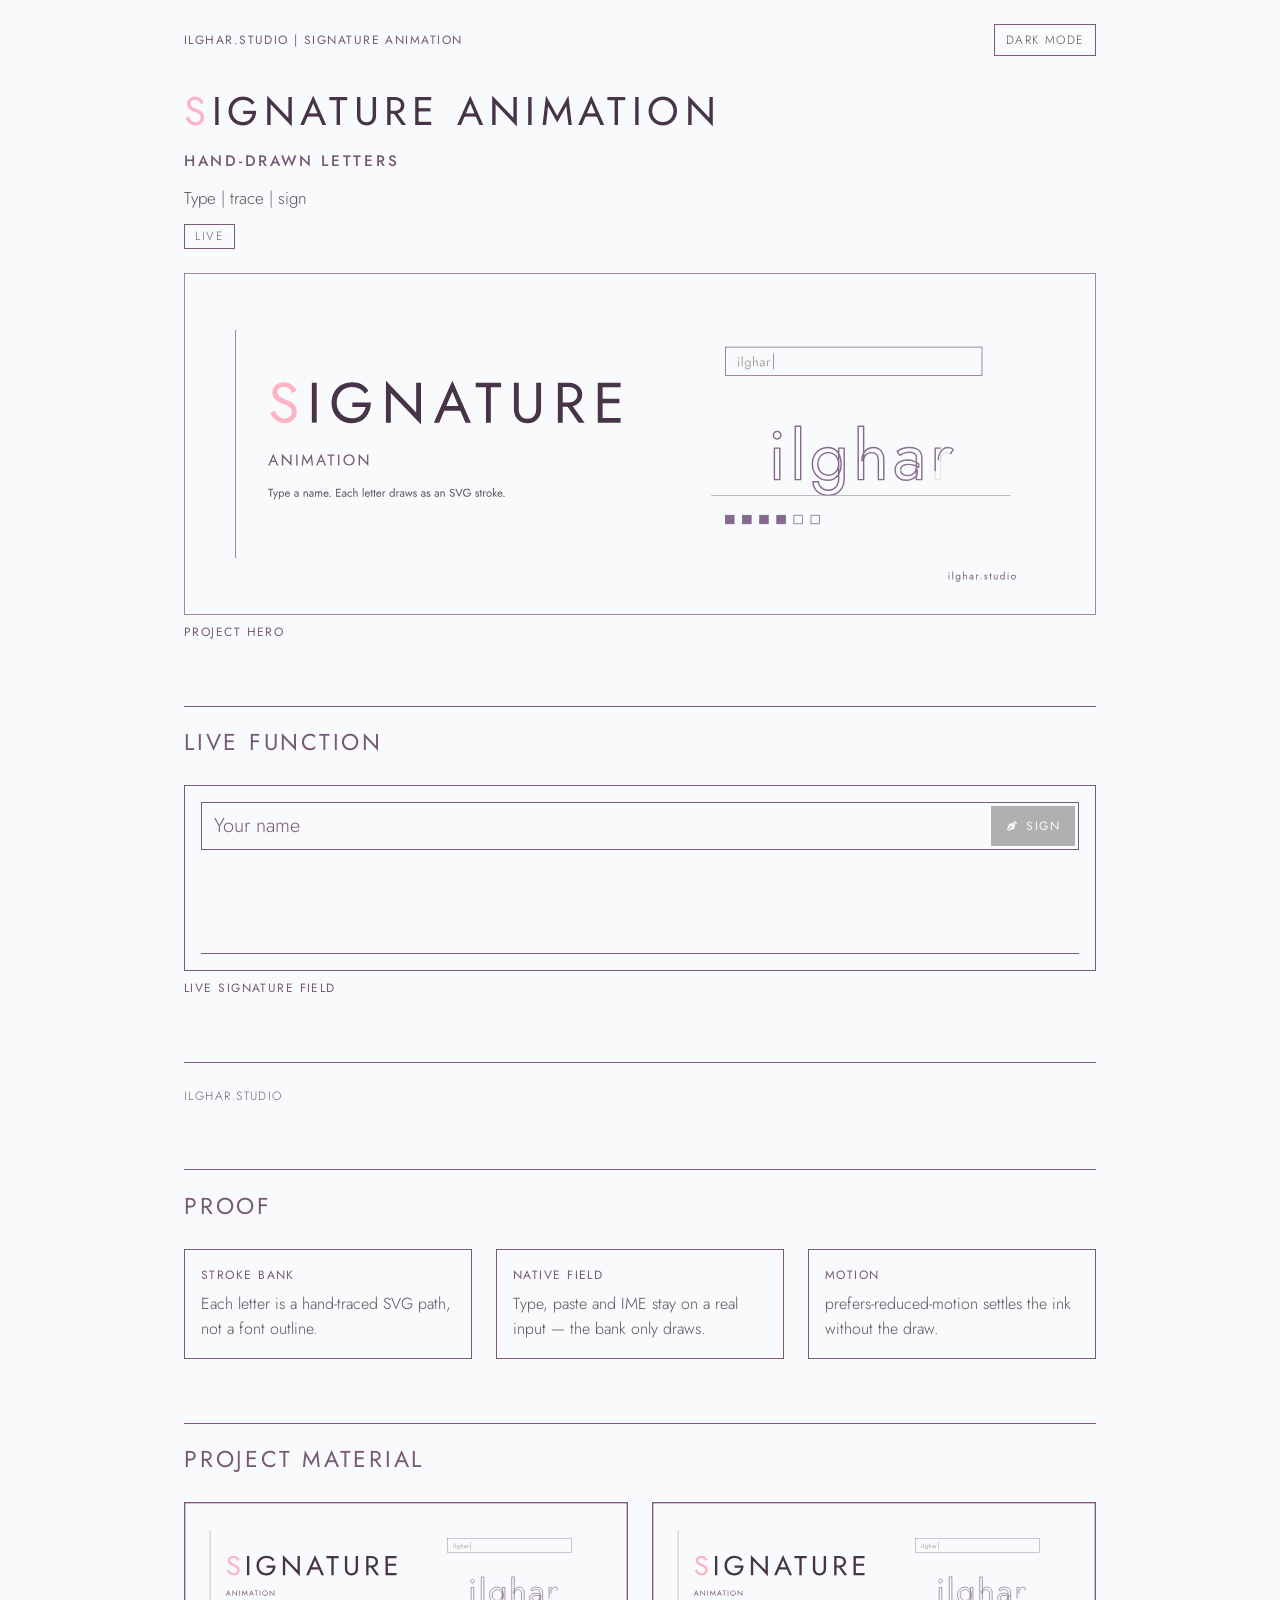
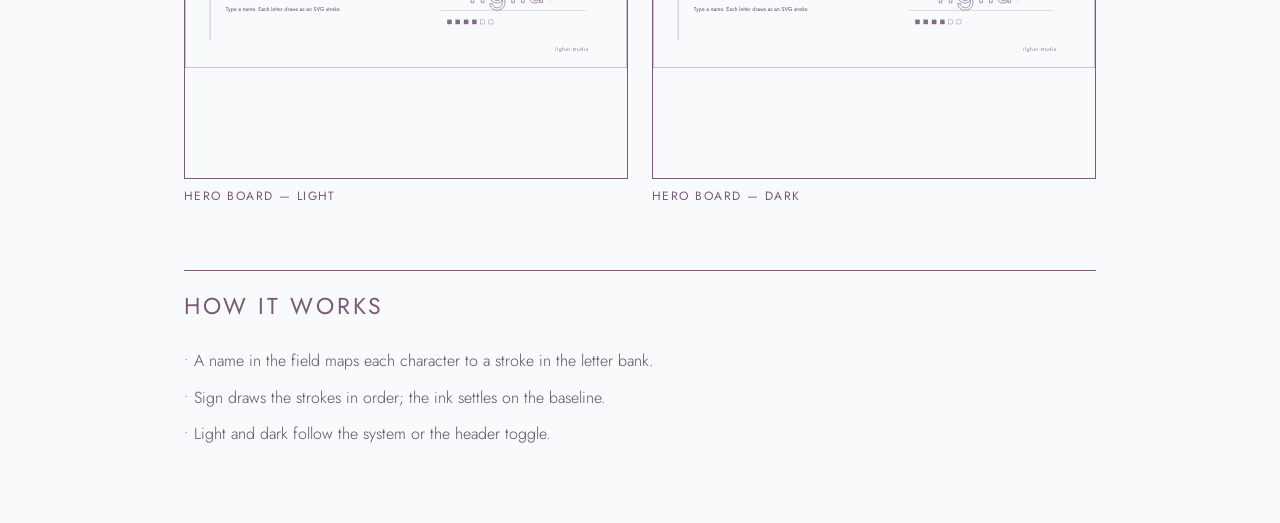
==== commit 27a2d5ce: "website-ops: 64px section rhythm, live frames content-height, Critiquito blockers - Drop h2 top marg" ====
--- a/index.html
+++ b/index.html
@@ -34,7 +34,7 @@
   <section class="span12" aria-label="Live function">
     <h2>Live function</h2>
     <figure>
-      <div class="frame r1610" id="app-frame">
+      <div class="frame live" id="app-frame">
         <div class="live-pad">
           <div class="modal">
             <div class="field-wrapper">
@@ -320,6 +320,47 @@
   </section>
 
   <footer class="span12">ilghar.studio</footer>
+
+  <section class="span12" aria-label="Proof">
+    <h2>Proof</h2>
+    <div class="grid-444">
+      <div class="card"><h3>Stroke bank</h3><p>Each letter is a hand-traced SVG path, not a font outline.</p></div>
+      <div class="card"><h3>Native field</h3><p>Type, paste and IME stay on a real input — the bank only draws.</p></div>
+      <div class="card"><h3>Motion</h3><p>prefers-reduced-motion settles the ink without the draw.</p></div>
+    </div>
+  </section>
+  <section class="span12" aria-label="Project material">
+    <h2>Project material</h2>
+    <div class="grid-66">
+      <figure>
+        <div class="frame r1610">
+          <picture>
+            <source media="(prefers-color-scheme: dark)" srcset="hero/hero-dark.svg">
+            <img src="hero/hero-light.svg" width="960" height="600" alt="Signature animation hero: SIGNATURE / ANIMATION wordmark with type-trace-sign cue.">
+          </picture>
+        </div>
+        <figcaption>Hero board — light</figcaption>
+      </figure>
+      <figure>
+        <div class="frame r1610">
+          <picture>
+            <source media="(prefers-color-scheme: dark)" srcset="hero/hero-dark.svg">
+            <img src="hero/hero-light.svg" width="960" height="600" alt="Same hero board in the dark theme, token mauve on dark paper.">
+          </picture>
+        </div>
+        <figcaption>Hero board — dark</figcaption>
+      </figure>
+    </div>
+  </section>
+  <section class="span12" aria-label="How it works">
+    <h2>How it works</h2>
+    <ul class="dots">
+      <li>A name in the field maps each character to a stroke in the letter bank.</li>
+      <li>Sign draws the strokes in order; the ink settles on the baseline.</li>
+      <li>Light and dark follow the system or the header toggle.</li>
+    </ul>
+  </section>
+
 </main></div>
 <script src="./script.js"></script>
 <script>
--- a/pages-shell.css
+++ b/pages-shell.css
@@ -63,8 +63,7 @@
   margin-top:8px;font-size:12px;font-weight:400;letter-spacing:.12em;text-transform:uppercase;color:var(--label);
 }
 h2{font-weight:400;font-size:23px;letter-spacing:.12em;text-transform:uppercase;color:var(--label);
-  border-top:1px solid var(--line);padding-top:.8em;margin:64px 0 24px}
-@media (max-width:600px){h2{margin-top:48px}}
+  border-top:1px solid var(--line);padding-top:.8em;margin:0 0 24px}
 .card{border:1px solid var(--line);border-radius:0;box-shadow:none;background:var(--bg);padding:16px;margin:0}
 .card h3{font-size:12px;font-weight:400;letter-spacing:.12em;text-transform:uppercase;color:var(--label);margin:0 0 8px}
 .card p{margin:0;font-size:16px;font-weight:300;max-width:64ch}
@@ -83,3 +82,40 @@
 .hero-art img{position:absolute;inset:0;display:block;width:100%!important;height:100%!important;max-height:none;object-fit:fill;border:0;border-radius:0}
 figure.span12 > .hero-art, figure.hero > .hero-art{width:100%}
 
+
+/* section rhythm — exactly 64px (48px ≤600); no extra h2 top margin */
+section{margin-top:64px;margin-bottom:0}
+@media (max-width:600px){section{margin-top:48px}}
+figure.span12{margin:0}
+
+/* Live demo frames: full width, height follows content — no forced 16:10.
+   Hero .hero-art stays 8:3; boards/cards keep .r1610 / .r43. */
+section[aria-label="Live function"] .frame,
+.frame.live,
+#app-frame{
+  aspect-ratio:auto;
+  height:auto;
+  min-height:0;
+}
+section[aria-label="Live function"] .frame > *,
+.frame.live > *,
+#app-frame > *{
+  width:100%;
+  height:auto;
+  max-height:none;
+  object-fit:unset;
+  position:static;
+}
+section[aria-label="Live function"] .frame iframe,
+.frame.live iframe{
+  display:block;
+  width:100%;
+  height:auto;
+  min-height:480px;
+  border:0;
+  position:static;
+}
+@media (max-width:600px){
+  section[aria-label="Live function"] .frame iframe,
+  .frame.live iframe{min-height:520px}
+}
--- a/style.css
+++ b/style.css
@@ -528,3 +528,27 @@
 .frame > .theme-toggle,#theme-toggle.theme-toggle{
   position:static;inset:auto;width:auto;height:auto;max-width:none;object-fit:unset;
 }
+
+/* tighter live demo — fill the content-height frame, no 16:10 void */
+.frame.live > .live-pad,
+#app-frame > .live-pad{
+  width:100%;
+  height:auto;
+  min-height:0;
+  display:flex;
+  align-items:stretch;
+  justify-content:stretch;
+  padding:16px;
+  box-sizing:border-box;
+}
+.frame.live .modal,
+#app-frame .modal{
+  width:100%;
+  max-width:none;
+  margin:0;
+  flex:1 1 auto;
+}
+@media (max-width:600px){
+  .frame.live > .live-pad,
+  #app-frame > .live-pad{padding:12px}
+}
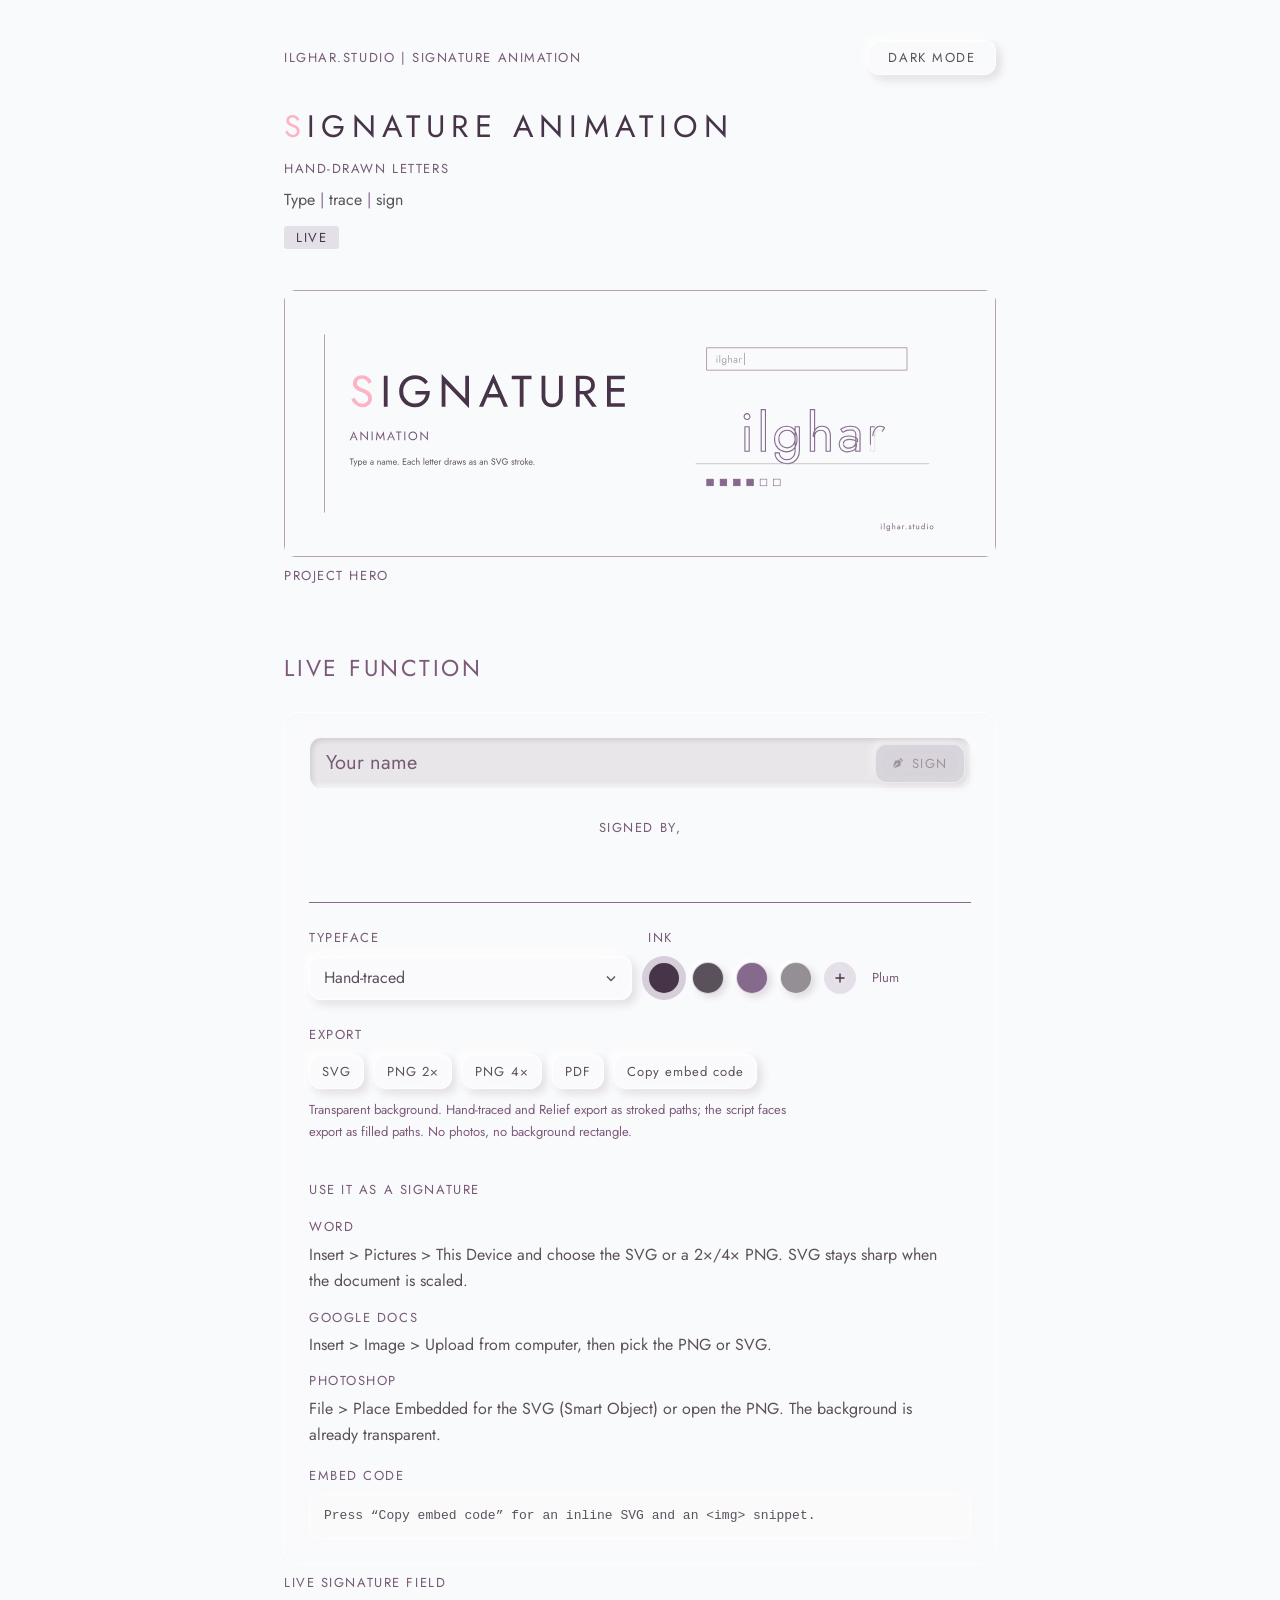
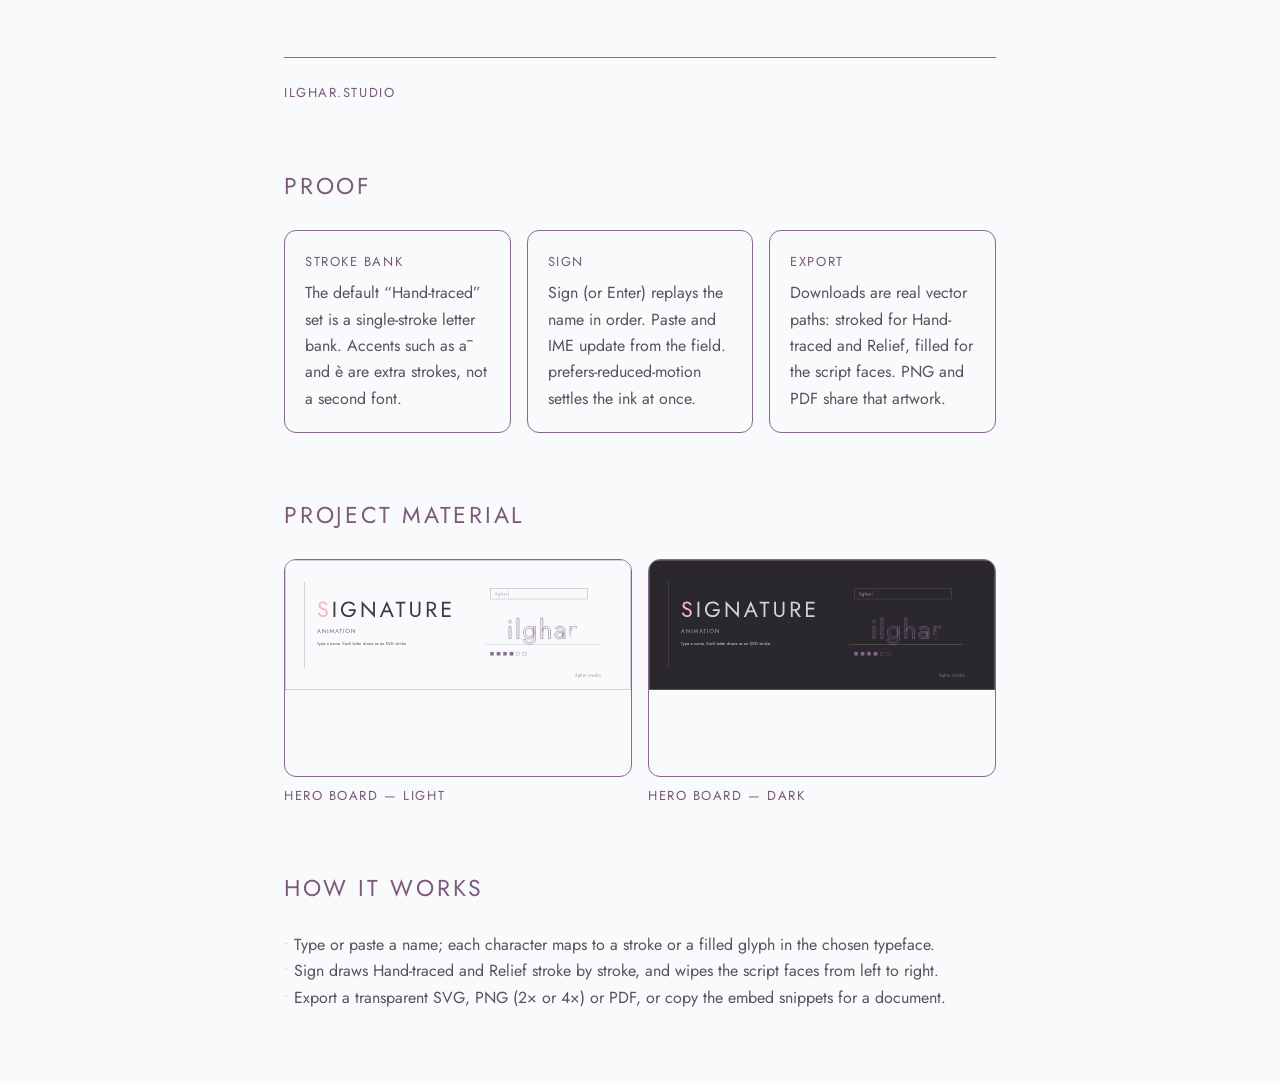
==== commit 4073346a: "feat: Sign replay, font picker, and path-based exports Sign and paste draw the name stroke by stroke" ====
--- a/index.html
+++ b/index.html
@@ -5,12 +5,14 @@
 <meta name="viewport" content="width=device-width, initial-scale=1.0">
 <meta name="color-scheme" content="light dark">
 <title>Signature animation — ilghar.studio</title>
-<meta http-equiv="Content-Security-Policy" content="default-src 'self'; style-src 'self' 'unsafe-inline'; script-src 'self' 'unsafe-inline'; img-src 'self' data:; font-src 'self'; frame-ancestors https://portfolio.adobe.com/* https://*.myportfolio.com/* https://ilghar.studio/*">
+<meta http-equiv="Content-Security-Policy" content="default-src 'self'; style-src 'self' 'unsafe-inline'; script-src 'self' 'unsafe-inline'; img-src 'self' data:; font-src 'self'; connect-src 'self'">
 <link rel="stylesheet" href="./tokens.css">
 <link rel="stylesheet" href="./pages-shell.css">
 <link rel="stylesheet" href="./style.css">
+<link rel="stylesheet" href="./glass.css">
 </head>
 <body>
+<div class="field-bg" aria-hidden="true"><i class="b1"></i><i class="b2"></i><i class="b3"></i></div>
 <div class="ilg-case"><main>
   <header class="site span12">
     <p class="brand-label">ilghar.studio | signature animation</p>
@@ -34,20 +36,19 @@
   <section class="span12" aria-label="Live function">
     <h2>Live function</h2>
     <figure>
-      <div class="frame live" id="app-frame">
+      <div class="glass-frame frame live" id="app-frame">
         <div class="live-pad">
           <div class="modal">
             <div class="field-wrapper">
-              <input autocomplete="off" name="hidden" class="field" maxlength="256" placeholder="Your name" type="text" id="First-name" required="">
-              <button type="button" class="sign">
+              <input autocomplete="off" name="hidden" class="field" maxlength="256" placeholder="Your name" type="text" id="First-name" required="" aria-label="Your name">
+              <button type="button" class="sign" disabled>
                 <svg width="12" viewBox="0 0 16 16" fill="none" xmlns="http://www.w3.org/2000/svg" aria-hidden="true">
                   <path d="M7.72421 4.666H5.13421C4.86052 4.66592 4.59342 4.75007 4.3692 4.90703C4.14498 5.06398 3.97449 5.28614 3.88088 5.54333L1.37421 12.438C1.28555 12.6813 1.34621 12.954 1.52888 13.1373L1.72421 13.3327L6.00555 9.05133C6.00488 9.034 6.00022 9.01667 6.00022 8.99933C6.00022 8.80155 6.05886 8.60821 6.16875 8.44376C6.27863 8.27932 6.43481 8.15114 6.61753 8.07546C6.80026 7.99977 7.00132 7.97996 7.19531 8.01855C7.38929 8.05713 7.56747 8.15238 7.70732 8.29223C7.84717 8.43208 7.94241 8.61026 7.981 8.80424C8.01959 8.99823 7.99978 9.19929 7.92409 9.38202C7.84841 9.56474 7.72023 9.72092 7.55579 9.8308C7.39134 9.94069 7.198 9.99933 7.00022 9.99933C6.98288 9.99933 6.96555 9.99467 6.94822 9.994L2.66688 14.2753L2.86221 14.4707C2.95185 14.5605 3.06534 14.6228 3.18927 14.6503C3.31319 14.6777 3.44238 14.669 3.56155 14.6253L10.4562 12.118C10.7134 12.0244 10.9356 11.8539 11.0925 11.6297C11.2495 11.4055 11.3336 11.1384 11.3335 10.8647V8.27467L12.6662 6.94267L9.05688 3.33333L7.72421 4.666ZM13.2929 6.04067L9.95955 2.70733L11.3729 1.29333L14.7062 4.62667L13.2929 6.04067Z" fill="currentColor"/>
                 </svg>
                 Sign
               </button>
             </div>
-            <div class="signature">
-<div class="letter-bank">
+            <div class="letter-bank">
       <div class="a up">
         <svg xmlns="http://www.w3.org/2000/svg" fill="none" viewBox="0 0 46 51" height="51" width="46">
           <path d="M14.9987 32.0003C20.8769 23.2406 40.7942 1.02295 44.6176 1.58265C48.4411 2.14235 25.4397 26.0685 19.6688 50.0398C28.2839 11.7157 5.83642 32.6888 1.46688 33.1804C4.63512 27.4831 32.8719 20.946 44.7496 24.6628"></path>
@@ -309,8 +310,70 @@
         </svg>
       </div>
     </div>
-    <div class="signed-by">Signed by,</div>
-    <div class="signature-main"></div>
+
+            <div class="signature">
+              <div class="signed-by">Signed by,</div>
+              <div class="sig-preview mode-stroke" id="sig-preview">
+                <div class="signature-main mode-stroke" aria-label="Signature preview"></div>
+              </div>
+            </div>
+            <div class="ctl-grid">
+              <div class="picker">
+                <span class="label" id="tf-label">Typeface</span>
+                <button type="button" class="select" id="font-select" aria-haspopup="listbox" aria-expanded="false" aria-labelledby="tf-label" aria-controls="font-list">
+                  <span data-font-label>Hand-traced</span>
+                  <svg class="chev" viewBox="0 0 12 12" aria-hidden="true"><path d="M2 4.5l4 4 4-4"/></svg>
+                </button>
+                <ul class="listbox" role="listbox" id="font-list" aria-labelledby="tf-label">
+                  <li role="none" class="wide"><button type="button" role="option" class="opt" data-font="hand-traced" aria-selected="true"><span class="fname"><span>Hand-traced</span></span><span class="prev sig-preview mode-stroke"></span></button></li>
+                  <li role="none" class="wide"><button type="button" role="option" class="opt" data-font="relief" aria-selected="false"><span class="fname"><span>Relief SingleLine</span></span><span class="prev sig-preview mode-stroke"></span></button></li>
+                  <li role="none"><button type="button" role="option" class="opt" data-font="allura" aria-selected="false"><span class="fname"><span>Allura</span></span><span class="prev sig-preview mode-fill"></span></button></li>
+                  <li role="none"><button type="button" role="option" class="opt" data-font="great-vibes" aria-selected="false"><span class="fname"><span>Great Vibes</span></span><span class="prev sig-preview mode-fill"></span></button></li>
+                  <li role="none"><button type="button" role="option" class="opt" data-font="dancing-script" aria-selected="false"><span class="fname"><span>Dancing Script</span></span><span class="prev sig-preview mode-fill"></span></button></li>
+                  <li role="none"><button type="button" role="option" class="opt" data-font="caveat" aria-selected="false"><span class="fname"><span>Caveat</span></span><span class="prev sig-preview mode-fill"></span></button></li>
+                </ul>
+              </div>
+              <div>
+                <span class="label">Ink</span>
+                <div class="swatches" role="radiogroup" aria-label="Ink">
+                  <button type="button" class="sw" data-ink="plum" style="background:var(--plum)" aria-pressed="true" aria-label="Plum"></button>
+                  <button type="button" class="sw" data-ink="ink" style="background:var(--ink)" aria-pressed="false" aria-label="Ink"></button>
+                  <button type="button" class="sw" data-ink="mauve" style="background:var(--mauve-em)" aria-pressed="false" aria-label="Mauve"></button>
+                  <button type="button" class="sw" data-ink="grey" style="background:var(--grey)" aria-pressed="false" aria-label="Grey"></button>
+                  <button type="button" class="sw custom" data-ink="custom" aria-pressed="false" aria-label="Custom colour">
+                    <svg viewBox="0 0 12 12" aria-hidden="true"><path d="M6 1.5v9M1.5 6h9"/></svg>
+                  </button>
+                  <input type="color" id="ink-custom" class="ink-custom" value="#473448" tabindex="-1" aria-label="Custom ink colour">
+                  <span class="sw-name" id="inkname">Plum</span>
+                </div>
+              </div>
+            </div>
+            <div class="export">
+              <span class="label">Export</span>
+              <div class="row">
+                <button type="button" id="export-svg">SVG</button>
+                <button type="button" id="export-png2">PNG 2×</button>
+                <button type="button" id="export-png4">PNG 4×</button>
+                <button type="button" id="export-pdf">PDF</button>
+                <button type="button" id="export-embed">Copy embed code</button>
+              </div>
+              <p class="note">Transparent background. Hand-traced and Relief export as stroked paths; the script faces export as filled paths. No photos, no background rectangle.</p>
+              <p class="status-msg" id="export-status" role="status"></p>
+              <div class="howto">
+                <p class="label">Use it as a signature</p>
+                <dl class="howto">
+                  <dt>Word</dt>
+                  <dd>Insert &gt; Pictures &gt; This Device and choose the SVG or a 2×/4× PNG. SVG stays sharp when the document is scaled.</dd>
+                  <dt>Google Docs</dt>
+                  <dd>Insert &gt; Image &gt; Upload from computer, then pick the PNG or SVG.</dd>
+                  <dt>Photoshop</dt>
+                  <dd>File &gt; Place Embedded for the SVG (Smart Object) or open the PNG. The background is already transparent.</dd>
+                </dl>
+              </div>
+              <div class="embed-block">
+                <span class="label">Embed code</span>
+                <pre id="embed-code">Press “Copy embed code” for an inline SVG and an &lt;img&gt; snippet.</pre>
+              </div>
             </div>
           </div>
         </div>
@@ -324,9 +387,9 @@
   <section class="span12" aria-label="Proof">
     <h2>Proof</h2>
     <div class="grid-444">
-      <div class="card"><h3>Stroke bank</h3><p>Each letter is a hand-traced SVG path, not a font outline.</p></div>
-      <div class="card"><h3>Native field</h3><p>Type, paste and IME stay on a real input — the bank only draws.</p></div>
-      <div class="card"><h3>Motion</h3><p>prefers-reduced-motion settles the ink without the draw.</p></div>
+      <div class="card"><h3>Stroke bank</h3><p>The default “Hand-traced” set is a single-stroke letter bank. Accents such as ā and è are extra strokes, not a second font.</p></div>
+      <div class="card"><h3>Sign</h3><p>Sign (or Enter) replays the name in order. Paste and IME update from the field. prefers-reduced-motion settles the ink at once.</p></div>
+      <div class="card"><h3>Export</h3><p>Downloads are real vector paths: stroked for Hand-traced and Relief, filled for the script faces. PNG and PDF share that artwork.</p></div>
     </div>
   </section>
   <section class="span12" aria-label="Project material">
@@ -335,7 +398,7 @@
       <figure>
         <div class="frame r1610">
           <picture>
-            <source media="(prefers-color-scheme: dark)" srcset="hero/hero-dark.svg">
+            <source media="(prefers-color-scheme: dark)" srcset="hero/hero-light.svg">
             <img src="hero/hero-light.svg" width="960" height="600" alt="Signature animation hero: SIGNATURE / ANIMATION wordmark with type-trace-sign cue.">
           </picture>
         </div>
@@ -345,7 +408,7 @@
         <div class="frame r1610">
           <picture>
             <source media="(prefers-color-scheme: dark)" srcset="hero/hero-dark.svg">
-            <img src="hero/hero-light.svg" width="960" height="600" alt="Same hero board in the dark theme, token mauve on dark paper.">
+            <img src="hero/hero-dark.svg" width="960" height="600" alt="Same hero board in the dark theme, token mauve on dark paper.">
           </picture>
         </div>
         <figcaption>Hero board — dark</figcaption>
@@ -355,56 +418,13 @@
   <section class="span12" aria-label="How it works">
     <h2>How it works</h2>
     <ul class="dots">
-      <li>A name in the field maps each character to a stroke in the letter bank.</li>
-      <li>Sign draws the strokes in order; the ink settles on the baseline.</li>
-      <li>Light and dark follow the system or the header toggle.</li>
+      <li>Type or paste a name; each character maps to a stroke or a filled glyph in the chosen typeface.</li>
+      <li>Sign draws Hand-traced and Relief stroke by stroke, and wipes the script faces from left to right.</li>
+      <li>Export a transparent SVG, PNG (2× or 4×) or PDF, or copy the embed snippets for a document.</li>
     </ul>
   </section>
 
 </main></div>
 <script src="./script.js"></script>
-<script>
-(function(){
-  var r=document.documentElement;
-  var b=document.getElementById("theme-toggle");
-  if(!b) return;
-  var k="ilg-theme";
-  var m=window.matchMedia && matchMedia("(prefers-color-scheme: dark)");
-  var s=null;
-  try{s=localStorage.getItem(k)}catch(e){}
-  function dark(){
-    var t=r.getAttribute("data-theme");
-    return t ? t==="dark" : !!(m && m.matches);
-  }
-  function sync(){
-    var d=dark();
-    b.setAttribute("aria-pressed", String(d));
-    b.textContent = d ? "Light mode" : "Dark mode";
-    var root=document.querySelector(".ilg-case");
-    if(d){
-      root.setAttribute("data-theme","dark");
-      r.setAttribute("data-theme","dark");
-      r.classList.add("dark"); r.classList.remove("light");
-    }else{
-      root.setAttribute("data-theme","light");
-      r.setAttribute("data-theme","light");
-      r.classList.add("light"); r.classList.remove("dark");
-    }
-  }
-  if(s==="dark"||s==="light"){
-    r.setAttribute("data-theme", s);
-    document.querySelector(".ilg-case").setAttribute("data-theme", s);
-  }
-  sync();
-  if(m && m.addEventListener) m.addEventListener("change", sync);
-  b.addEventListener("click", function(){
-    var n=dark()?"light":"dark";
-    r.setAttribute("data-theme", n);
-    document.querySelector(".ilg-case").setAttribute("data-theme", n);
-    try{localStorage.setItem(k,n)}catch(e){}
-    sync();
-  });
-})();
-</script>
 </body>
 </html>
--- a/tokens.css
+++ b/tokens.css
@@ -1,33 +1,87 @@
-/* ilghar.studio tokens — PDF palette, canonical. No blue. */
+/* ilghar.studio tokens v2, taken from the live SÁBÁT page (site/index.html + v7.css), Nov 11 2026.
+   PDF palette only. No blue. Rounded glass frames replace the square v1 frames. */
 :root{
   --paper:#f9fafb; --ink:#5a515c; --plum:#473448;
   --mauve-em:#856a8e; --mauve-line:#7d5a7c; --mauve-label:#775a76;
   --grey:#948e95; --grey-soft:#a6a1a7; --pink:#fcb4c4; --card:#2a272d; --on-dark:#d4d2d2;
-  --bg:var(--paper); --fg:var(--ink); --head:var(--plum); --label:var(--mauve-label); --line:var(--mauve-line);
-  --font:"Brandon Text",Jost,Jost; --font-fa:Vazirmatn,"Brandon Text",Jost;
-  --col:960px;
+  /* roles (light) */
+  --canvas:var(--paper); --surface:var(--paper); --fg:var(--ink); --name:var(--plum);
+  --sec:var(--mauve-line); --label:var(--mauve-label); --line:var(--mauve-em); --muted:var(--mauve-line);
+  --dc:var(--pink); --ring:var(--pink);
+  /* glass + soft shadow (palette-derived alphas only) */
+  --glass:rgba(249,250,251,.55); --glass-edge:rgba(255,255,255,.75);
+  --sh-d:rgba(71,52,72,.16); --sh-l:rgba(255,255,255,.9); --well:rgba(71,52,72,.10);
+  --sig:var(--plum); --on-tint:var(--plum);
+  --tint:rgba(133,106,142,.18); --tint-strong:rgba(133,106,142,.30);
+  --bg1:rgba(133,106,142,.46); --bg2:rgba(125,90,124,.36); --bg3:rgba(71,52,72,.22);
+  /* shape */
+  --r-frame:12px; --r-track:8px; --r-tag:3px;
+  /* type */
+  --font:Jost,sans-serif; --font-fa:Vazirmatn,Jost,sans-serif;
+  /* column */
+  --col-s:100%; --col-m:720px; --col-l:760px;
   color-scheme:light dark;
 }
-@media (prefers-color-scheme:dark){
-  :root{--bg:var(--card); --fg:var(--on-dark); --head:var(--on-dark); --label:var(--grey-soft); --line:var(--mauve-em);}
-}
+@media (prefers-color-scheme:dark){:root:not([data-theme=light]){
+  --canvas:var(--card); --surface:var(--card); --fg:var(--on-dark); --name:var(--mauve-em);
+  --sec:var(--grey-soft); --label:var(--grey-soft); --line:var(--grey-soft); --muted:var(--grey-soft);
+  --glass:rgba(48,45,52,.55); --glass-edge:rgba(255,255,255,.10);
+  --sh-d:rgba(0,0,0,.38); --sh-l:rgba(255,255,255,.06); --well:rgba(0,0,0,.28);
+  --sig:var(--mauve-em); --on-tint:var(--on-dark);
+  --tint:rgba(133,106,142,.30); --tint-strong:rgba(133,106,142,.44);
+  --bg1:rgba(133,106,142,.46); --bg2:rgba(148,142,149,.30); --bg3:rgba(125,90,124,.36); color-scheme:dark}}
+[data-theme=dark]{
+  --canvas:var(--card); --surface:var(--card); --fg:var(--on-dark); --name:var(--mauve-em);
+  --sec:var(--grey-soft); --label:var(--grey-soft); --line:var(--grey-soft); --muted:var(--grey-soft);
+  --glass:rgba(48,45,52,.55); --glass-edge:rgba(255,255,255,.10);
+  --sh-d:rgba(0,0,0,.38); --sh-l:rgba(255,255,255,.06); --well:rgba(0,0,0,.28);
+  --sig:var(--mauve-em); --on-tint:var(--on-dark);
+  --tint:rgba(133,106,142,.30); --tint-strong:rgba(133,106,142,.44);
+  --bg1:rgba(133,106,142,.46); --bg2:rgba(148,142,149,.30); --bg3:rgba(125,90,124,.36); color-scheme:dark}
+
 *{box-sizing:border-box}
-body{margin:0;background:var(--bg);color:var(--fg);font:300 16px/1.55 Jost} p{max-width:64ch;margin:0 0 12px} b,strong{font-weight:inherit}
-main{max-width:var(--col);margin:0 auto;padding:0 24px}
-@media (max-width:600px){main{padding:0 20px}}
+body{margin:0;background:var(--canvas);color:var(--fg);font:400 16px/1.65 var(--font)}
+b,strong{font-weight:inherit} p{max-width:64ch;margin:0 0 12px}
+main{max-width:var(--col-s);margin:0 auto;padding:24px 16px 40px}
+@media (min-width:768px){main{max-width:var(--col-m);padding:40px 24px 56px}}
+@media (min-width:1024px){main{max-width:var(--col-l)}}
 img,svg,video,iframe,canvas,figure{max-width:100%;height:auto}
-.name{font-size:40px;font-weight:400;letter-spacing:.14em;text-transform:uppercase;color:var(--head);margin:0} @media (max-width:600px){.name{font-size:30px}}
-.first{color:var(--pink)}
-.title{font-weight:500;font-size:.95rem;letter-spacing:.18em;text-transform:uppercase;color:var(--label)}
-.sub{font-size:.85rem;color:var(--fg)} .sub span+span::before{content:" | ";color:var(--line)}
-h2{font-weight:400;font-size:23px;letter-spacing:.12em;text-transform:uppercase;color:var(--label);border-top:1px solid var(--line);padding-top:.8em}
-.cards{display:grid;grid-template-columns:repeat(auto-fit,minmax(240px,1fr));gap:16px}
-.frame,.card{border:1px solid var(--line);border-radius:0;box-shadow:none;background:var(--bg);width:100%;margin:0}
-.card{padding:16px}
-.frame>img,.frame>canvas,.frame>iframe{display:block;width:100%}
-figcaption{margin-top:8px;font-size:12px;font-weight:400;letter-spacing:.12em;text-transform:uppercase;color:var(--label)}
-section{margin-top:64px} @media (max-width:600px){section{margin-top:48px}}
-.r83{aspect-ratio:8/3}.r1610{aspect-ratio:16/10}.r43{aspect-ratio:4/3}
-.cards{gap:24px}
+
+h1,.name{font-size:24px;font-weight:400;letter-spacing:.14em;line-height:1.3;text-transform:uppercase;color:var(--name);margin:0}
+@media (min-width:768px){h1,.name{font-size:31px;letter-spacing:.2em}}
+.dc,.first{color:var(--dc)}
+h2{font-size:18px;font-weight:400;letter-spacing:.12em;text-transform:uppercase;color:var(--sec);margin:0 0 24px}
+@media (min-width:768px){h2{font-size:23px}}
+.panel h2{font-size:15px;margin-bottom:12px;padding-bottom:8px;border-bottom:1px dotted var(--line)}
+.label,figcaption{font-size:13px;font-weight:400;letter-spacing:.12em;text-transform:uppercase;color:var(--label)}
+figcaption{margin-top:8px}
+
+/* frames: one rounded style for panels, images, demos, cards */
+.panel,.frame,.card{background:var(--surface);border:.32pt solid var(--line);border-radius:var(--r-frame);padding:20px;width:100%;margin:0;overflow:hidden}
+.frame{padding:0} .frame>img,.frame>canvas,.frame>iframe{display:block;width:100%}
+canvas{display:block;width:100%;height:auto;touch-action:none;cursor:grab}
+
+/* buttons + states (glass, soft shadow) */
+button,.glass{font:inherit;color:var(--fg);background:var(--glass);-webkit-backdrop-filter:blur(12px) saturate(1.1);backdrop-filter:blur(12px) saturate(1.1);border:1px solid var(--glass-edge);border-radius:var(--r-frame);padding:6px 12px;box-shadow:-3px -3px 8px var(--sh-l),4px 4px 10px var(--sh-d),inset 0 1px 0 var(--glass-edge);transition:box-shadow .16s}
+button:hover{box-shadow:-2px -2px 6px var(--sh-l),3px 3px 7px var(--sh-d),inset 0 1px 0 var(--glass-edge)}
+button:active,button[aria-pressed=true]{color:var(--name);box-shadow:inset 3px 3px 7px var(--sh-d),inset -3px -3px 7px var(--sh-l)}
+:focus-visible{outline:2px solid var(--ring);outline-offset:3px}
+input[type=range]{-webkit-appearance:none;appearance:none;background:transparent;height:28px;accent-color:var(--dc)}
+input[type=range]::-webkit-slider-runnable-track{height:8px;border-radius:var(--r-track);background:var(--well);box-shadow:inset 2px 2px 4px var(--sh-d),inset -2px -2px 4px var(--sh-l)}
+input[type=range]::-webkit-slider-thumb{-webkit-appearance:none;width:22px;height:22px;margin-top:-7px;border-radius:50%;background:var(--glass);border:1px solid var(--glass-edge);box-shadow:-2px -2px 5px var(--sh-l),3px 3px 7px var(--sh-d),inset 0 0 0 5px var(--dc)}
+input[type=range]::-moz-range-track{height:8px;border-radius:var(--r-track);background:var(--well);box-shadow:inset 2px 2px 4px var(--sh-d)}
+input[type=range]::-moz-range-thumb{width:20px;height:20px;border-radius:50%;background:var(--glass);border:1px solid var(--glass-edge);box-shadow:3px 3px 7px var(--sh-d),inset 0 0 0 5px var(--dc)}
+
+/* rhythm + grid */
+section{margin-top:64px} @media (max-width:767px){section{margin-top:48px}}
+.grid2{display:grid;grid-template-columns:minmax(0,1fr);gap:16px}
+@media (min-width:768px){.grid2{grid-template-columns:1fr 1fr}}
+.r83{aspect-ratio:8/3}.r1610{aspect-ratio:16/10}.r43{aspect-ratio:4/3}.r1{aspect-ratio:1}
 ul.dots{list-style:none;padding:0} ul.dots li::before{content:"• ";color:var(--pink)}
 a{color:var(--mauve-em)}
+
+/* Dark glass: Proto mock tweak (siganim-mocks/mock.css). Plum-side, not a cool grey. */
+@media (prefers-color-scheme:dark){:root:not([data-theme=light]){
+  --glass:rgba(50,44,52,.55); --glass-edge:rgba(212,210,210,.10); --sh-d:rgba(26,20,27,.42)}}
+[data-theme=dark]{
+  --glass:rgba(50,44,52,.55); --glass-edge:rgba(212,210,210,.10); --sh-d:rgba(26,20,27,.42)}
--- a/pages-shell.css
+++ b/pages-shell.css
@@ -1,121 +1,56 @@
-/* LAYOUT.md shell — load after tokens.css. Aliases + 12-col + theme toggle. */
-:root{
-  --canvas:var(--bg); --surface:var(--bg); --accent:var(--mauve-em); --accent-fg:var(--paper);
-  --accent-dot:#856a8e; --ring:var(--mauve-line); --muted:var(--grey); --subtle:var(--grey-soft);
-  --font-sans:var(--font); --title-lat-family:var(--font); --title-lat-weight:400;
-  --label-weight:400; --figure-bg:var(--bg);
+/* LAYOUT v2 shell — load after tokens.css. Site chrome, grids, hero art, theme pictures. */
+html,body{background:var(--canvas);color:var(--fg)}
+.ilg-case{min-height:100dvh;background:var(--canvas);color:var(--fg)}
+
+header.site{display:flex;align-items:center;justify-content:space-between;gap:12px;margin:0 0 32px}
+.brand-label{font-size:13px;font-weight:400;letter-spacing:.12em;text-transform:uppercase;color:var(--label);margin:0}
+.theme-toggle{
+  min-width:128px;white-space:nowrap;flex:none;font-size:13px;letter-spacing:.12em;text-transform:uppercase;cursor:pointer
 }
-@media (prefers-color-scheme:dark){
-  :root{--accent-fg:var(--card); --canvas:var(--bg); --surface:var(--bg);}
+
+.hero{text-align:left;margin:0 0 40px}
+.hero .title{display:block;margin:10px 0 0;font-size:13px;font-weight:400;letter-spacing:.12em;text-transform:uppercase;color:var(--label)}
+.hero .sub{font-size:16px;font-weight:400;color:var(--fg);margin:8px 0 0;max-width:64ch}
+.hero .sub span+span::before{content:" | ";color:var(--line)}
+.status,.badge{
+  display:inline-block;margin-top:12px;border:.32pt solid var(--line);padding:1px 12px;
+  font-size:13px;font-weight:400;letter-spacing:.12em;text-transform:uppercase;color:var(--label);
+  border-radius:var(--r-tag);background:transparent
 }
-[data-theme=dark]{
-  --bg:var(--card); --fg:var(--on-dark); --head:var(--on-dark); --label:var(--grey-soft); --line:var(--mauve-em);
-  --canvas:var(--bg); --surface:var(--bg); --accent-fg:var(--card);
+
+.grid-66,.grid-444,.grid2{display:grid;grid-template-columns:minmax(0,1fr);gap:16px}
+@media (min-width:768px){
+  .grid-66,.grid2{grid-template-columns:1fr 1fr}
+  .grid-444{grid-template-columns:1fr 1fr 1fr}
 }
-[data-theme=light]{
-  --bg:var(--paper); --fg:var(--ink); --head:var(--plum); --label:var(--mauve-label); --line:var(--mauve-line);
-  --canvas:var(--bg); --surface:var(--bg); --accent-fg:var(--paper);
-}
-html,body{background:var(--bg);color:var(--fg)}
-.ilg-case{min-height:100dvh;background:var(--bg);color:var(--fg)}
-main{
-  max-width:var(--col);margin:0 auto;padding:24px 24px 64px;
-  display:grid;grid-template-columns:repeat(12,minmax(0,1fr));column-gap:24px;row-gap:0;
-}
-@media (max-width:600px){main{padding:20px 20px 48px}}
-main>*{grid-column:1/-1}
-.span12{grid-column:1/-1}
-.span6{grid-column:span 6}
-.span4{grid-column:span 4}
-@media (max-width:600px){.span6,.span4{grid-column:1/-1}}
-.grid-66{display:grid;grid-template-columns:1fr 1fr;gap:24px}
-.grid-444{display:grid;grid-template-columns:1fr 1fr 1fr;gap:24px}
-@media (max-width:600px){.grid-66,.grid-444{grid-template-columns:1fr}}
-header.site{display:flex;align-items:center;justify-content:space-between;gap:12px;margin:0 0 24px}
-.brand-label{font-size:12px;font-weight:400;letter-spacing:.12em;text-transform:uppercase;color:var(--label);margin:0}
-.theme-toggle,.ilg-theme-toggle{
-  font:inherit;font-size:12px;letter-spacing:.12em;text-transform:uppercase;color:var(--fg);
-  background:transparent;border:1px solid var(--line);border-radius:0;padding:.35rem .7rem;cursor:pointer;
-}
-.theme-toggle:focus-visible,.ilg-theme-toggle:focus-visible{outline:2px solid var(--line);outline-offset:2px}
-.hero{text-align:left;margin:0 0 24px}
-.hero .name,.hero h1{
-  font-size:40px;font-weight:400;letter-spacing:.14em;text-transform:uppercase;color:var(--head);margin:0;
-}
-@media (max-width:600px){.hero .name,.hero h1{font-size:30px}}
-.hero .first,.hero .initial{color:var(--pink)}
-.hero .title{display:block;margin-top:8px;font-weight:500;font-size:.95rem;letter-spacing:.18em;text-transform:uppercase;color:var(--label)}
-.hero .sub{font-size:17px;font-weight:300;color:var(--fg);margin:12px 0 0;max-width:64ch}
-.hero .sub span+span::before{content:" | ";color:var(--line)}
-.badge,.status{
-  display:inline-block;margin-top:12px;border:1px solid var(--line);padding:.15rem .65rem;
-  font-size:12px;letter-spacing:.12em;text-transform:uppercase;color:var(--label);border-radius:0;
-}
-.frame{border:1px solid var(--line);border-radius:0;box-shadow:none;background:var(--bg);width:100%;margin:0;padding:0;overflow:hidden}
-.frame>img,.frame>canvas,.frame>iframe,.frame>svg,.frame>picture{display:block;width:100%;height:auto;border:0;border-radius:0}
-.frame.r83{aspect-ratio:8/3}
-.frame.r1610{aspect-ratio:16/10}
-.frame.r43{aspect-ratio:4/3}
-.frame.r83>*,.frame.r1610>*,.frame.r43>*{width:100%;height:100%;object-fit:cover}
-.frame.placeholder{min-height:0;display:block;background:var(--bg)}
+.card h3{font-size:13px;font-weight:400;letter-spacing:.12em;text-transform:uppercase;color:var(--label);margin:0 0 8px}
+.card p{margin:0;font-size:16px;font-weight:400;max-width:64ch}
+
+.hero-art{display:block;width:100%;max-width:100%;aspect-ratio:8/3;margin:0;padding:0;border:0;overflow:hidden;background:transparent;border-radius:var(--r-frame);position:relative}
+.hero-art img{position:absolute;inset:0;display:block;width:100%!important;height:100%!important;max-height:none;object-fit:fill;border:0}
+
 figure{margin:0}
-figcaption,.cap{
-  margin-top:8px;font-size:12px;font-weight:400;letter-spacing:.12em;text-transform:uppercase;color:var(--label);
-}
-h2{font-weight:400;font-size:23px;letter-spacing:.12em;text-transform:uppercase;color:var(--label);
-  border-top:1px solid var(--line);padding-top:.8em;margin:0 0 24px}
-.card{border:1px solid var(--line);border-radius:0;box-shadow:none;background:var(--bg);padding:16px;margin:0}
-.card h3{font-size:12px;font-weight:400;letter-spacing:.12em;text-transform:uppercase;color:var(--label);margin:0 0 8px}
-.card p{margin:0;font-size:16px;font-weight:300;max-width:64ch}
-ul.dots{list-style:none;padding:0;margin:0}
-ul.dots li{margin:0 0 12px;font-size:16px;font-weight:300;max-width:64ch}
-ul.dots li::before{content:"• ";color:#856a8e}
-a{color:var(--mauve-em)}
-footer{margin-top:64px;padding-top:24px;border-top:1px solid var(--line);font-size:12px;letter-spacing:.12em;text-transform:uppercase;color:var(--label)}
-/* kill legacy shadows/radii from any leftover inline */
-.ilg-frame{border:1px solid var(--line);border-radius:0;box-shadow:none;background:var(--bg);padding:0;overflow:hidden;width:100%}
-.board{margin:0}
-.board img,.board picture{border-radius:0;box-shadow:none!important}
+footer{margin-top:64px;padding-top:24px;border-top:.32pt solid var(--line);font-size:13px;letter-spacing:.12em;text-transform:uppercase;color:var(--label)}
 
-/* hero art: SVG has its own border — no outer .frame */
-.hero-art{display:block;width:100%;max-width:100%;aspect-ratio:8/3;margin:0;padding:0;border:0!important;outline:0;overflow:hidden;background:transparent;border-radius:0;box-shadow:none;position:relative}
-.hero-art img{position:absolute;inset:0;display:block;width:100%!important;height:100%!important;max-height:none;object-fit:fill;border:0;border-radius:0}
-figure.span12 > .hero-art, figure.hero > .hero-art{width:100%}
-
-
-/* section rhythm — exactly 64px (48px ≤600); no extra h2 top margin */
-section{margin-top:64px;margin-bottom:0}
-@media (max-width:600px){section{margin-top:48px}}
-figure.span12{margin:0}
-
-/* Live demo frames: full width, height follows content — no forced 16:10.
-   Hero .hero-art stays 8:3; boards/cards keep .r1610 / .r43. */
+/* Live demo: content-height glass frame, not a forced 16:10 */
 section[aria-label="Live function"] .frame,
 .frame.live,
-#app-frame{
-  aspect-ratio:auto;
-  height:auto;
-  min-height:0;
+#app-frame,
+.glass-frame{
+  aspect-ratio:auto;height:auto;min-height:0;overflow:visible
 }
 section[aria-label="Live function"] .frame > *,
 .frame.live > *,
 #app-frame > *{
-  width:100%;
-  height:auto;
-  max-height:none;
-  object-fit:unset;
-  position:static;
+  width:100%;height:auto;max-height:none;object-fit:unset;position:static
 }
-section[aria-label="Live function"] .frame iframe,
-.frame.live iframe{
-  display:block;
-  width:100%;
-  height:auto;
-  min-height:480px;
-  border:0;
-  position:static;
+
+.howto{font-size:16px;font-weight:400;max-width:64ch}
+.howto dt{font-size:13px;letter-spacing:.12em;text-transform:uppercase;color:var(--label);margin:12px 0 4px}
+.howto dd{margin:0}
+.embed-block{margin-top:16px}
+.embed-block pre{
+  margin:8px 0 0;padding:12px 14px;overflow:auto;max-width:100%;
+  font:400 13px/1.45 monospace; /* wait - monospace might be ok as generic? CI GENERIC includes monospace */
+  color:var(--fg);background:var(--glass);border:1px solid var(--glass-edge);border-radius:var(--r-frame)
 }
-@media (max-width:600px){
-  section[aria-label="Live function"] .frame iframe,
-  .frame.live iframe{min-height:520px}
-}
--- a/style.css
+++ b/style.css
@@ -1,161 +1,127 @@
-@font-face{font-family:Jost;font-style:normal;font-weight:300;font-display:swap;src:url("fonts/jost-latin-ext-300-normal.woff2") format("woff2");unicode-range:U+0100-02BA,U+02BD-02C5,U+02C7-02CC,U+02CE-02D7,U+02DD-02FF,U+0304,U+0308,U+0329,U+1D00-1DBF,U+1E00-1E9F,U+1EF2-1EFF,U+2020,U+20A0-20AB,U+20AD-20C0,U+2113,U+2C60-2C7F,U+A720-A7FF;}@font-face{font-family:Jost;font-style:normal;font-weight:300;font-display:swap;src:url("fonts/jost-latin-300-normal.woff2") format("woff2");unicode-range:U+0000-00FF,U+0131,U+0152-0153,U+02BB-02BC,U+02C6,U+02DA,U+02DC,U+0304,U+0308,U+0329,U+2000-206F,U+20AC,U+2122,U+2191,U+2193,U+2212,U+2215,U+FEFF,U+FFFD;}@font-face{font-family:Jost;font-style:normal;font-weight:400;font-display:swap;src:url("fonts/jost-latin-ext-400-normal.woff2") format("woff2");unicode-range:U+0100-02BA,U+02BD-02C5,U+02C7-02CC,U+02CE-02D7,U+02DD-02FF,U+0304,U+0308,U+0329,U+1D00-1DBF,U+1E00-1E9F,U+1EF2-1EFF,U+2020,U+20A0-20AB,U+20AD-20C0,U+2113,U+2C60-2C7F,U+A720-A7FF;}@font-face{font-family:Jost;font-style:normal;font-weight:400;font-display:swap;src:url("fonts/jost-latin-400-normal.woff2") format("woff2");unicode-range:U+0000-00FF,U+0131,U+0152-0153,U+02BB-02BC,U+02C6,U+02DA,U+02DC,U+0304,U+0308,U+0329,U+2000-206F,U+20AC,U+2122,U+2191,U+2193,U+2212,U+2215,U+FEFF,U+FFFD;}@font-face{font-family:Jost;font-style:normal;font-weight:500;font-display:swap;src:url("fonts/jost-latin-ext-500-normal.woff2") format("woff2");unicode-range:U+0100-02BA,U+02BD-02C5,U+02C7-02CC,U+02CE-02D7,U+02DD-02FF,U+0304,U+0308,U+0329,U+1D00-1DBF,U+1E00-1E9F,U+1EF2-1EFF,U+2020,U+20A0-20AB,U+20AD-20C0,U+2113,U+2C60-2C7F,U+A720-A7FF;}@font-face{font-family:Jost;font-style:normal;font-weight:500;font-display:swap;src:url("fonts/jost-latin-500-normal.woff2") format("woff2");unicode-range:U+0000-00FF,U+0131,U+0152-0153,U+02BB-02BC,U+02C6,U+02DA,U+02DC,U+0304,U+0308,U+0329,U+2000-206F,U+20AC,U+2122,U+2191,U+2193,U+2212,U+2215,U+FEFF,U+FFFD;}@font-face{font-family:Jost;font-style:normal;font-weight:600;font-display:swap;src:url("fonts/jost-latin-ext-600-normal.woff2") format("woff2");unicode-range:U+0100-02BA,U+02BD-02C5,U+02C7-02CC,U+02CE-02D7,U+02DD-02FF,U+0304,U+0308,U+0329,U+1D00-1DBF,U+1E00-1E9F,U+1EF2-1EFF,U+2020,U+20A0-20AB,U+20AD-20C0,U+2113,U+2C60-2C7F,U+A720-A7FF;}@font-face{font-family:Jost;font-style:normal;font-weight:600;font-display:swap;src:url("fonts/jost-latin-600-normal.woff2") format("woff2");unicode-range:U+0000-00FF,U+0131,U+0152-0153,U+02BB-02BC,U+02C6,U+02DA,U+02DC,U+0304,U+0308,U+0329,U+2000-206F,U+20AC,U+2122,U+2191,U+2193,U+2212,U+2215,U+FEFF,U+FFFD;}@font-face{font-family:Jost;font-style:italic;font-weight:400;font-display:swap;src:url("fonts/jost-latin-ext-400-italic.woff2") format("woff2");unicode-range:U+0100-02BA,U+02BD-02C5,U+02C7-02CC,U+02CE-02D7,U+02DD-02FF,U+0304,U+0308,U+0329,U+1D00-1DBF,U+1E00-1E9F,U+1EF2-1EFF,U+2020,U+20A0-20AB,U+20AD-20C0,U+2113,U+2C60-2C7F,U+A720-A7FF;}@font-face{font-family:Jost;font-style:italic;font-weight:400;font-display:swap;src:url("fonts/jost-latin-400-italic.woff2") format("woff2");unicode-range:U+0000-00FF,U+0131,U+0152-0153,U+02BB-02BC,U+02C6,U+02DA,U+02DC,U+0304,U+0308,U+0329,U+2000-206F,U+20AC,U+2122,U+2191,U+2193,U+2212,U+2215,U+FEFF,U+FFFD;}@font-face{font-family:Vazirmatn;font-style:normal;font-weight:100 900;font-display:swap;src:url("fonts/vazirmatn-fa.woff2") format("woff2");unicode-range:U+0600-06FF,U+200C-200D,U+FB50-FDFF,U+FE70-FEFF;}
-body {
-  background: var(--bg);
-  color: var(--fg);
-}
-
-
-
-/* Live app — single control stack inside pages-shell .frame.r1610 */
+@font-face{font-family:Jost;font-style:normal;font-weight:300;font-display:swap;src:url("fonts/jost-latin-ext-300-normal.woff2") format("woff2");unicode-range:U+0100-02BA,U+02BD-02C5,U+02C7-02CC,U+02CE-02D7,U+02DD-02FF,U+0304,U+0308,U+0329,U+1D00-1DBF,U+1E00-1E9F,U+1EF2-1EFF,U+2020,U+20A0-20AB,U+20AD-20C0,U+2113,U+2C60-2C7F,U+A720-A7FF;}
+@font-face{font-family:Jost;font-style:normal;font-weight:300;font-display:swap;src:url("fonts/jost-latin-300-normal.woff2") format("woff2");unicode-range:U+0000-00FF,U+0131,U+0152-0153,U+02BB-02BC,U+02C6,U+02DA,U+02DC,U+0304,U+0308,U+0329,U+2000-206F,U+20AC,U+2122,U+2191,U+2193,U+2212,U+2215,U+FEFF,U+FFFD;}
+@font-face{font-family:Jost;font-style:normal;font-weight:400;font-display:swap;src:url("fonts/jost-latin-ext-400-normal.woff2") format("woff2");unicode-range:U+0100-02BA,U+02BD-02C5,U+02C7-02CC,U+02CE-02D7,U+02DD-02FF,U+0304,U+0308,U+0329,U+1D00-1DBF,U+1E00-1E9F,U+1EF2-1EFF,U+2020,U+20A0-20AB,U+20AD-20C0,U+2113,U+2C60-2C7F,U+A720-A7FF;}
+@font-face{font-family:Jost;font-style:normal;font-weight:400;font-display:swap;src:url("fonts/jost-latin-400-normal.woff2") format("woff2");unicode-range:U+0000-00FF,U+0131,U+0152-0153,U+02BB-02BC,U+02C6,U+02DA,U+02DC,U+0304,U+0308,U+0329,U+2000-206F,U+20AC,U+2122,U+2191,U+2193,U+2212,U+2215,U+FEFF,U+FFFD;}
+@font-face{font-family:Jost;font-style:italic;font-weight:400;font-display:swap;src:url("fonts/jost-latin-ext-400-italic.woff2") format("woff2");unicode-range:U+0100-02BA,U+02BD-02C5,U+02C7-02CC,U+02CE-02D7,U+02DD-02FF,U+0304,U+0308,U+0329,U+1D00-1DBF,U+1E00-1E9F,U+1EF2-1EFF,U+2020,U+20A0-20AB,U+20AD-20C0,U+2113,U+2C60-2C7F,U+A720-A7FF;}
+@font-face{font-family:Jost;font-style:italic;font-weight:400;font-display:swap;src:url("fonts/jost-latin-400-italic.woff2") format("woff2");unicode-range:U+0000-00FF,U+0131,U+0152-0153,U+02BB-02BC,U+02C6,U+02DA,U+02DC,U+0304,U+0308,U+0329,U+2000-206F,U+20AC,U+2122,U+2191,U+2193,U+2212,U+2215,U+FEFF,U+FFFD;}
+@font-face{font-family:Vazirmatn;font-style:normal;font-weight:100 900;font-display:swap;src:url("fonts/vazirmatn-fa.woff2") format("woff2");unicode-range:U+0600-06FF,U+200C-200D,U+FB50-FDFF,U+FE70-FEFF;}
+
+/* Live signature app (LAYOUT v2 glass). Letter-bank metrics kept below. */
 .live-pad{
-  display:flex;
-  align-items:center;
-  justify-content:center;
-  width:100%;
-  height:100%;
-  padding:24px;
-  box-sizing:border-box;
-  background:var(--bg);
-}
-.modal {
-  position: relative;
-  left: auto;
-  top: auto;
-  transform: none;
-  display: flex;
-  flex-direction: column;
-  align-items: stretch;
-  gap: 24px;
-  width: min(420px, 100%);
-  height: auto;
-  min-height: 52px;
-  padding: 0;
-  border-radius: 0;
-  overflow: visible;
-  background: transparent;
-  box-shadow: none;
-  border: 0;
-  transition: none;
-}
-.modal:hover {
-  box-shadow: none;
-}
-.modal.active {
-  height: auto;
-  padding: 0;
-  border-radius: 0;
-}
-
-.field-wrapper {
-  position: relative;
-  display: flex;
-  flex-direction: column;
-  align-items: stretch;
-}
-
-.field {
-  font-family: Jost;
-  font-optical-sizing: auto;
-  font-style: normal;
-  font-weight: 300;
-  font-size: 20px;
-  display: flex;
-  align-items: center;
-  min-height: 48px;
-  border-radius: 0;
-  border: 1px solid var(--line);
-  padding: 0 88px 0 12px;
-  background: var(--bg);
-  color: var(--fg);
-  outline: none;
-  transition: border 0.2s;
-  width: 100%;
-  box-sizing: border-box;
-}
-.active .field,
-.field:focus {
-  border: 1px solid var(--mauve-em);
-}
-
-.field::placeholder {
-  opacity: 1;
-  color: var(--label);
-}
-
-.sign, .signed-by {
-  font-family: Jost;
-  font-optical-sizing: auto;
-  font-style: normal;
-  text-transform: uppercase;
-  font-size: 12px;
-  letter-spacing: 0.12em;
-}
-.active .signed-by {
-  opacity: 1;
-}
-
-.sign {
-  position: absolute;
-  right: 4px;
-  top: 50%;
-  transform: translateY(-50%);
-  display: flex;
-  gap: 8px;
-  align-items: center;
-  height: 40px;
-  border-radius: 0;
-  padding: 0 14px;
-  background: var(--card);
-  color: var(--paper);
-  border: 1px solid var(--card);
-  opacity: 0.35;
-  transition: 0.2s;
-  cursor: pointer;
-  font-weight: 400;
-}
-[data-theme=dark] .sign {
-  background: var(--mauve-em);
-  border-color: var(--mauve-em);
-  color: var(--paper);
-}
-.active .sign {
-  opacity: 1;
-}
-
-.signature {
-  border-bottom: 1px solid var(--line);
-  padding-bottom: 8px;
-}
-
-.letter-bank {
-  display: none;
-}
-
-.signed-by {
-  color: var(--label);
-  opacity: 0;
-  padding-bottom: 2px;
-  transition: 0.2s ease;
-}
-
-.signature-main {
-  display: flex;
-  min-height: 51px;
-  flex-flow: wrap;
-  justify-content: start;
-}
-
-.signature-main svg path {
-  stroke-linejoin: round;
-  stroke-linecap: round;
-  stroke-width: 1;
-  stroke: var(--head);
-  transition: 0.2s stroke-dashoffset;
-}
-[data-theme=dark] .signature-main svg path {
-  stroke: var(--on-dark);
-}
-
+  display:flex;align-items:stretch;justify-content:stretch;
+  width:100%;height:auto;min-height:0;padding:24px;box-sizing:border-box
+}
+@media (max-width:767px){.live-pad{padding:16px}}
+
+/* Live frame glass lives in glass.css (v2 tokens, swappable). */
+
+.modal{
+  position:relative;display:flex;flex-direction:column;align-items:stretch;
+  gap:0;width:100%;margin:0;padding:0;background:transparent;border:0;box-shadow:none;overflow:visible
+}
+
+.field-wrapper{position:relative}
+.field{
+  width:100%;min-height:52px;font:400 20px/1.2 var(--font);color:var(--fg);
+  padding:0 112px 0 16px;box-sizing:border-box;outline:none
+}
+.field::placeholder{color:var(--label);opacity:1}
+
+.sign{
+  position:absolute;right:6px;top:6px;height:40px;
+  display:flex;gap:8px;align-items:center;
+  font-size:13px;letter-spacing:.12em;text-transform:uppercase;
+  padding:0 16px;cursor:pointer
+}
+.sign svg{width:12px;height:12px;flex:none}
+.sign:disabled{opacity:.45;cursor:not-allowed}
+
+.signature{margin-top:24px;padding:4px 0 10px;border-bottom:1px solid var(--line);text-align:center}
+.signed-by{
+  font-size:13px;letter-spacing:.12em;text-transform:uppercase;color:var(--label);
+  padding-bottom:2px;text-align:center
+}
+.signed-by.is-on{opacity:1}
+
+/* Drawing canvas — later font-picker previews also live in .sig-preview */
+.sig-preview{
+  --ink-current:var(--sig,var(--plum));
+  display:block;width:100%;min-height:51px
+}
+[data-theme=dark] .sig-preview{--ink-current:var(--mauve-em)}
+:root:not([data-theme=light]):not([data-theme=dark]){
+  /* system dark without an explicit toggle still uses mauve ink */
+}
+@media (prefers-color-scheme:dark){
+  :root:not([data-theme=light]) .sig-preview{--ink-current:var(--mauve-em)}
+}
+
+.signature-main{
+  display:flex;min-height:51px;flex-flow:wrap;justify-content:center;align-items:center
+}
+.letter-bank{display:none}
+
+/* Word space: a fixed gap. Adjacent letters drop their outward negative
+   side bearings (.word-start / .word-end) so "Hāèl Ilghar" cannot run together. */
+.signature-main > .space{
+  flex:0 0 16px;width:16px;min-width:16px;max-width:16px;margin:0;padding:0;
+  box-sizing:content-box;pointer-events:none
+}
+.signature-main > .word-end{margin-right:0 !important}
+.signature-main > .word-start{margin-left:0 !important}
+
+
+
+.sig-preview.mode-stroke path,
+.signature-main.mode-stroke path{
+  stroke-linejoin:round;stroke-linecap:round;stroke-width:1;
+  stroke:var(--ink-current);fill:none;
+  transition:stroke-dashoffset .2s linear
+}
+.sig-preview.mode-fill path,
+.signature-main.mode-fill path{
+  fill:var(--ink-current);stroke:none
+}
+.signature-main .up,
+.signature-main .lo,
+.signature-main .fallback{
+  position:relative;max-height:51px
+}
+.signature-main .accent{
+  position:absolute;top:0;left:50%;transform:translateX(-50%);pointer-events:none
+}
+
+.ctl-grid{display:grid;grid-template-columns:1fr;gap:16px;margin-top:24px}
+@media (min-width:768px){.ctl-grid{grid-template-columns:1fr}}
+.label{display:block;margin:0 0 8px}
+
+.swatches{display:flex;gap:12px;align-items:center;flex-wrap:wrap;min-height:44px}
+.sw{
+  width:32px;height:32px;border-radius:50%;padding:0;cursor:pointer;
+  border:1px solid var(--glass-edge);
+  box-shadow:-2px -2px 5px var(--sh-l),3px 3px 7px var(--sh-d)
+}
+.sw[aria-pressed=true]{box-shadow:0 0 0 2px var(--canvas),0 0 0 3.5px var(--name)}
+.sw.custom{
+  background:transparent;border:1px dashed var(--line);display:grid;place-items:center;
+  box-shadow:none;color:var(--label)
+}
+.sw.custom svg{width:12px;height:12px;stroke:currentColor;fill:none;stroke-width:1.4}
+.sw-name{font-size:13px;color:var(--sec);margin-left:4px}
+.ink-custom{position:absolute;width:1px;height:1px;opacity:0;pointer-events:none}
+
+.export{margin-top:24px;padding-top:16px;border-top:1px dotted var(--line)}
+.export .row{display:flex;flex-wrap:wrap;gap:10px}
+.export button{font-size:13px;letter-spacing:.08em;padding:6px 12px;cursor:pointer}
+.note{font-size:13px;color:var(--sec);margin:10px 0 0;text-transform:none;letter-spacing:0}
+.export .status-msg{font-size:13px;color:var(--sec);margin:8px 0 0;min-height:1em}
+
+@media (prefers-reduced-motion:reduce){
+  .signature-main svg path,
+  .sig-preview svg path{transition:none;stroke-dashoffset:0}
+}
+
+/* letter boxes + dash lengths (hand-drawn bank) */
 .up, .lo {
   max-height: 51px;
 }
@@ -520,35 +486,99 @@
   stroke-dashoffset: 67;
 }
 
-
-/* pages-layout-20261105: page chrome handled by pages-shell; app sits in .frame.r1610 */
-html,body{max-width:100%;overflow-x:hidden}
-/* Do not let .frame.r1610>* stretch the live-pad children to cover the viewport. */
-.frame.r1610 > .live-pad{width:100%;height:100%;object-fit:unset}
-.frame > .theme-toggle,#theme-toggle.theme-toggle{
-  position:static;inset:auto;width:auto;height:auto;max-width:none;object-fit:unset;
-}
-
-/* tighter live demo — fill the content-height frame, no 16:10 void */
-.frame.live > .live-pad,
-#app-frame > .live-pad{
-  width:100%;
-  height:auto;
-  min-height:0;
-  display:flex;
-  align-items:stretch;
-  justify-content:stretch;
-  padding:16px;
-  box-sizing:border-box;
-}
-.frame.live .modal,
-#app-frame .modal{
-  width:100%;
-  max-width:none;
-  margin:0;
-  flex:1 1 auto;
-}
-@media (max-width:600px){
-  .frame.live > .live-pad,
-  #app-frame > .live-pad{padding:12px}
-}
+/* ===== Mock feedback: fewer outlines, mauve-tint fills, 3px LIVE already via --r-tag ===== */
+.field-bg{position:absolute;inset:0;z-index:0;pointer-events:none;overflow:hidden}
+.field-bg i{position:absolute;border-radius:50%;filter:blur(40px)}
+.field-bg .b1{width:420px;height:420px;left:calc(50% - 470px);top:250px;background:var(--bg1)}
+.field-bg .b2{width:360px;height:360px;left:calc(50% + 120px);top:470px;background:var(--bg2)}
+.field-bg .b3{width:300px;height:300px;left:calc(50% - 60px);top:820px;background:var(--bg3)}
+@media (max-width:767px){
+  .field-bg .b1{left:-140px;top:300px;width:320px;height:320px}
+  .field-bg .b2{left:150px;top:560px;width:280px;height:280px}
+  .field-bg .b3{left:-40px;top:980px}
+}
+.ilg-case{position:relative}
+.ilg-case main{position:relative;z-index:1}
+
+.sign{background:var(--tint-strong);color:var(--on-tint)}
+.status,.badge{border:0;background:var(--tint);color:var(--on-tint);border-radius:var(--r-tag)}
+.export{border-top:0;padding-top:0}
+.sw[aria-pressed=true]{box-shadow:0 0 0 6px var(--tint-strong)}
+.sw.custom{border:0;background:var(--tint);color:var(--name);box-shadow:none}
+.theme-toggle[aria-pressed=true]{background:var(--tint)}
+.select[aria-expanded=true]{background:var(--tint);color:var(--name)}
+.opt[aria-selected=true]{
+  background:var(--tint-strong);
+  box-shadow:inset 2px 2px 6px var(--sh-d),inset -2px -2px 6px var(--sh-l)
+}
+.opt[aria-selected=true] .fname{color:var(--name)}
+[data-theme=dark] .sign,
+[data-theme=dark] .status,
+[data-theme=dark] .select[aria-expanded=true],
+[data-theme=dark] .theme-toggle[aria-pressed=true],
+[data-theme=dark] .opt[aria-selected=true] .fname,
+[data-theme=dark] .opt[aria-selected=true] .prev,
+[data-theme=dark] .sw.custom{color:var(--on-dark)}
+[data-theme=dark] .opt[aria-selected=true] .check{stroke:var(--on-dark)}
+
+/* pink ring only for keyboard focus */
+:focus{outline:none}
+:focus-visible{outline:2px solid var(--ring);outline-offset:3px}
+
+/* Typeface picker */
+.ctl-grid{grid-template-columns:1fr;gap:16px}
+@media (min-width:768px){.ctl-grid{grid-template-columns:1fr 1fr}}
+.picker{margin-top:0}
+.select{
+  display:flex;justify-content:space-between;align-items:center;
+  width:100%;min-height:44px;padding:6px 14px;text-align:left;cursor:pointer
+}
+.select .chev{width:12px;height:12px;stroke:currentColor;fill:none;stroke-width:1.4;transition:transform .16s}
+.select[aria-expanded=true] .chev{transform:rotate(180deg)}
+.listbox{
+  list-style:none;margin:12px 0 0;padding:0;
+  display:none;grid-template-columns:1fr 1fr;gap:16px
+}
+.listbox.is-open{display:grid}
+@media (max-width:767px){.listbox,.listbox.is-open{grid-template-columns:1fr;gap:12px}}
+.opt{display:flex;flex-direction:column;align-items:center;justify-content:center;width:100%;text-align:center;padding:12px 16px 14px;min-height:108px;position:relative;cursor:pointer}
+@media (max-width:767px){.opt{min-height:88px}}
+.opt .fname{
+  display:flex;justify-content:space-between;align-items:center;
+  font-size:13px;letter-spacing:.12em;text-transform:uppercase;color:var(--label);font-family:var(--font);font-weight:400
+}
+.opt .prev{display:flex;justify-content:center;align-items:center;color:var(--ink-current,var(--sig));line-height:1.25;white-space:nowrap;overflow:hidden;margin-top:6px;min-height:50px;width:100%}
+[data-theme=dark] .opt .prev{color:var(--ink-current,var(--mauve-em))}
+.opt .check{width:14px;height:14px;stroke:var(--name);fill:none;stroke-width:1.6}
+.listbox .wide{grid-column:1/-1}
+
+/* Relief SingleLine preview + canvas */
+.sig-relief{display:block;width:auto;max-width:100%;overflow:visible;height:84px;margin-inline:auto}
+.sig-relief path{vector-effect:non-scaling-stroke;stroke-width:2.2px;fill:none;stroke:var(--ink-current)}
+.r-xl{height:84px} .r-md{height:64px} .r-prev{height:40px;margin-top:4px}
+.r-prev path{stroke-width:1.6px}
+.r-xl path{stroke-width:2.8px}
+@media (max-width:767px){.r-xl,.sig-relief{height:58px}.r-md{height:50px}.r-prev{height:36px}.r-xl path{stroke-width:2.2px}}
+
+.sig-filled{display:block;width:auto;max-width:100%;height:84px;overflow:visible;margin-inline:auto}
+@media (max-width:767px){.sig-filled{height:58px}}
+.sig-preview .wipe-target{transform-origin:left center}
+.sig-preview.is-wiping .wipe-target{
+  animation:sig-wipe 1.2s ease-out forwards
+}
+@keyframes sig-wipe{
+  from{clip-path:inset(0 100% 0 0)}
+  to{clip-path:inset(0 0 0 0)}
+}
+@media (prefers-reduced-motion:reduce){
+  .sig-preview.is-wiping .wipe-target{animation:none;clip-path:none}
+  .sig-relief path,.signature-main.mode-stroke path{transition:none;stroke-dashoffset:0}
+}
+
+/* Hand-traced tile preview is a compact signature-main */
+.opt .prev.signature-main,.opt .prev.hand-prev{min-height:0;height:44px;overflow:hidden;transform-origin:left center;transform:scale(.72);margin-top:2px}
+.opt .prev.hand-prev .signature-main{min-height:0}
+
+.howto{margin-top:16px}
+.embed-block{margin-top:12px}
+.embed-block .label{margin-top:12px}
--- a/glass.css
+++ b/glass.css
@@ -0,0 +1,26 @@
+/* Isolated LAYOUT v2 glass.
+   Uses only the v2 tokens: --glass, --glass-edge, --sh-l, --sh-d, --well, --r-frame.
+   No extra lift, heavier blur, or liquid-glass shadows.
+   Swap this file when the bolder liquid-glass mock lands.
+   Frames have no drop shadow (CI). Control shadows stay on tokens.css. */
+
+.glass-frame,
+#app-frame{
+  background:var(--glass);
+  -webkit-backdrop-filter:blur(12px) saturate(1.1);
+  backdrop-filter:blur(12px) saturate(1.1);
+  border:1px solid var(--glass-edge);
+  border-radius:var(--r-frame);
+  box-shadow:none;
+  padding:0;
+  overflow:visible
+}
+
+.field{
+  background:var(--well);
+  -webkit-backdrop-filter:none;
+  backdrop-filter:none;
+  border:1px solid var(--glass-edge);
+  border-radius:var(--r-frame);
+  box-shadow:inset 2px 2px 5px var(--sh-d),inset -2px -2px 5px var(--sh-l)
+}
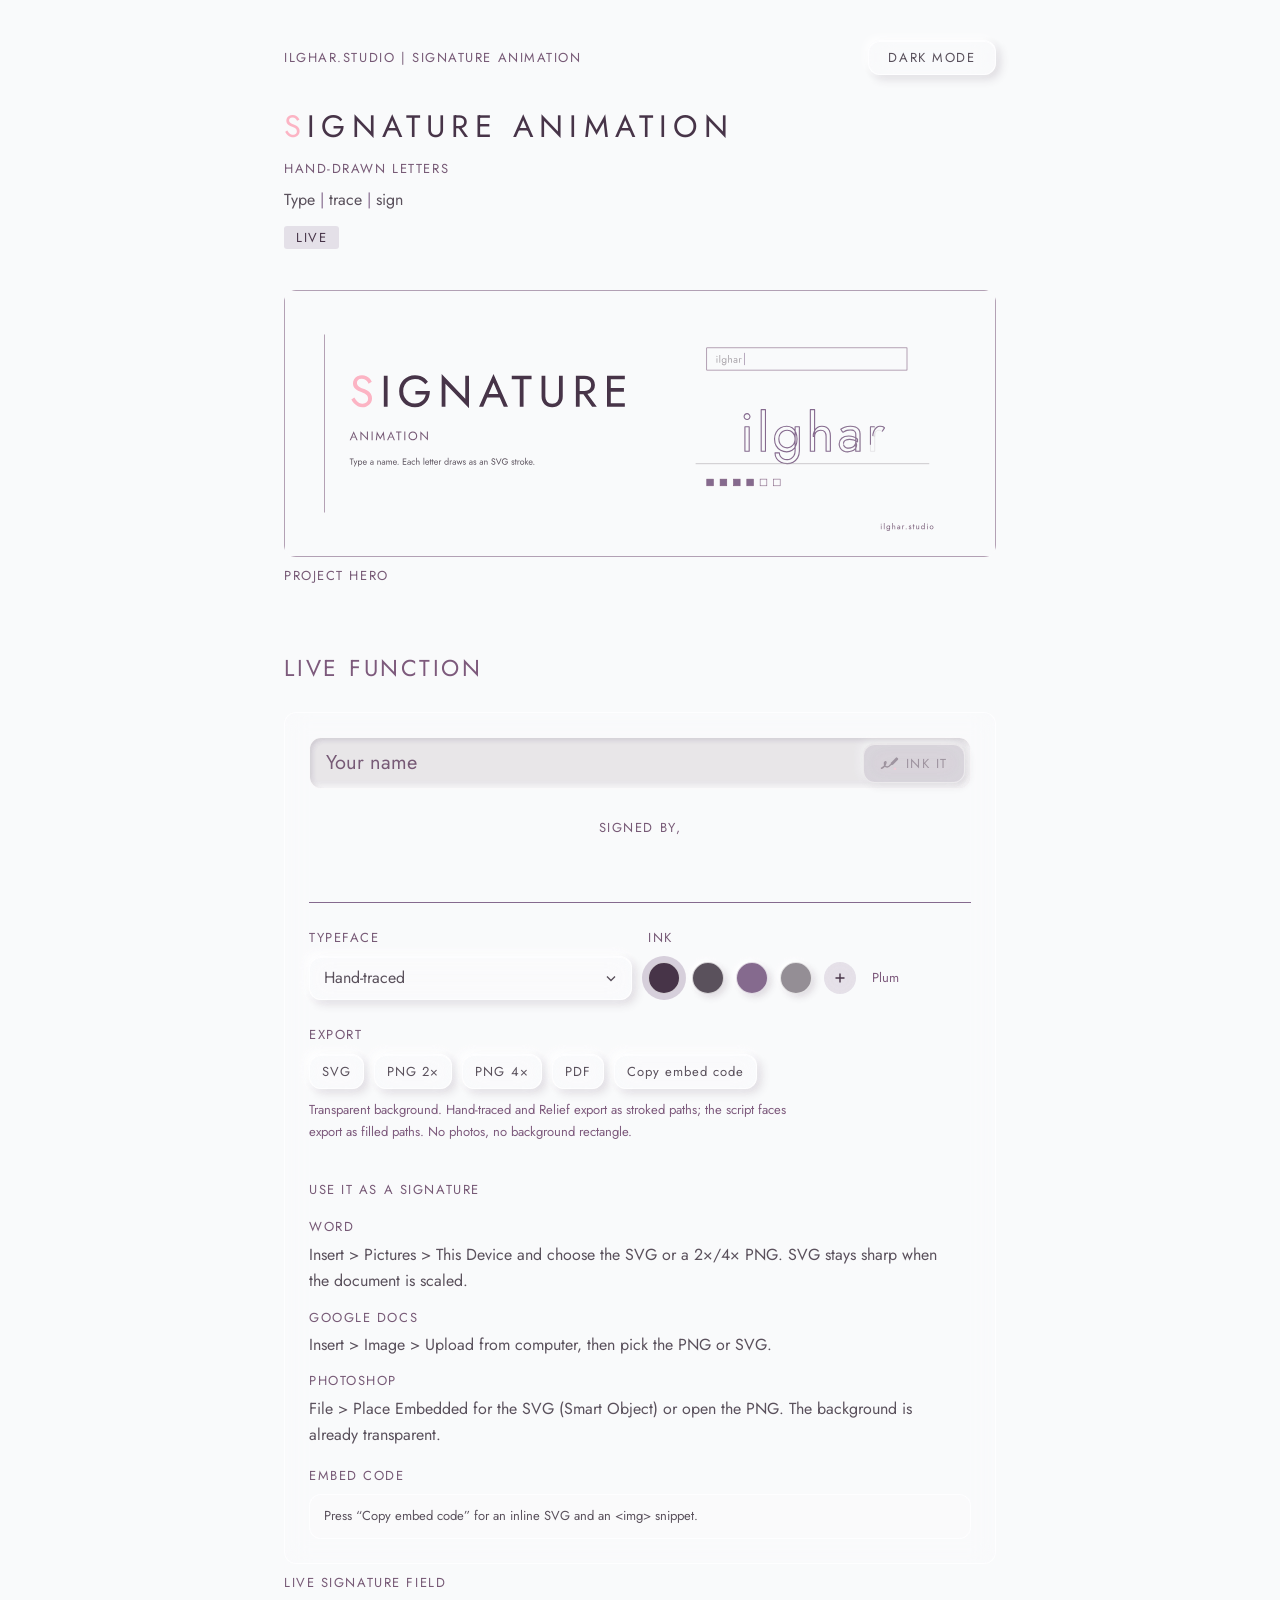
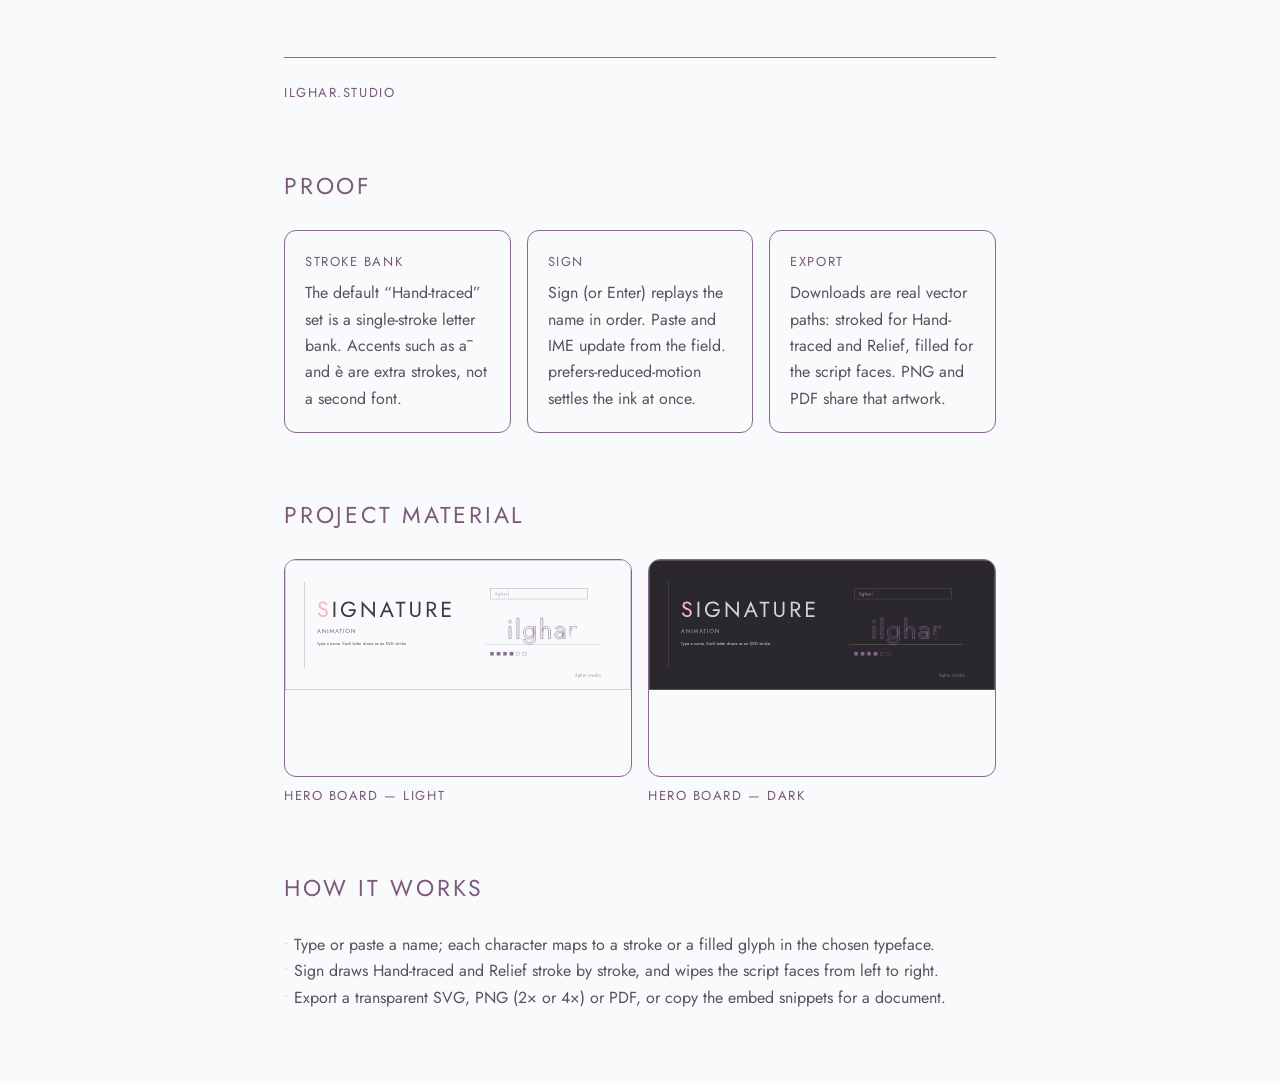
==== commit 6a950191: "proto: Sign button reads "Ink it" with the pen-nib icon (Hāèl's pick)" ====
--- a/index.html
+++ b/index.html
@@ -42,10 +42,8 @@
             <div class="field-wrapper">
               <input autocomplete="off" name="hidden" class="field" maxlength="256" placeholder="Your name" type="text" id="First-name" required="" aria-label="Your name">
               <button type="button" class="sign" disabled>
-                <svg width="12" viewBox="0 0 16 16" fill="none" xmlns="http://www.w3.org/2000/svg" aria-hidden="true">
-                  <path d="M7.72421 4.666H5.13421C4.86052 4.66592 4.59342 4.75007 4.3692 4.90703C4.14498 5.06398 3.97449 5.28614 3.88088 5.54333L1.37421 12.438C1.28555 12.6813 1.34621 12.954 1.52888 13.1373L1.72421 13.3327L6.00555 9.05133C6.00488 9.034 6.00022 9.01667 6.00022 8.99933C6.00022 8.80155 6.05886 8.60821 6.16875 8.44376C6.27863 8.27932 6.43481 8.15114 6.61753 8.07546C6.80026 7.99977 7.00132 7.97996 7.19531 8.01855C7.38929 8.05713 7.56747 8.15238 7.70732 8.29223C7.84717 8.43208 7.94241 8.61026 7.981 8.80424C8.01959 8.99823 7.99978 9.19929 7.92409 9.38202C7.84841 9.56474 7.72023 9.72092 7.55579 9.8308C7.39134 9.94069 7.198 9.99933 7.00022 9.99933C6.98288 9.99933 6.96555 9.99467 6.94822 9.994L2.66688 14.2753L2.86221 14.4707C2.95185 14.5605 3.06534 14.6228 3.18927 14.6503C3.31319 14.6777 3.44238 14.669 3.56155 14.6253L10.4562 12.118C10.7134 12.0244 10.9356 11.8539 11.0925 11.6297C11.2495 11.4055 11.3336 11.1384 11.3335 10.8647V8.27467L12.6662 6.94267L9.05688 3.33333L7.72421 4.666ZM13.2929 6.04067L9.95955 2.70733L11.3729 1.29333L14.7062 4.62667L13.2929 6.04067Z" fill="currentColor"/>
-                </svg>
-                Sign
+                <svg width="20" height="20" viewBox="0 0 20 20" aria-hidden="true"><path d="M1.6 15.8c2.3-.4 3.7-2.7 4.7-5 .7-1.6.2-2.7-.7-2.2-1.4.8-.9 5.1 1.7 5.8 1.9.5 3.2-.9 4.2-2.3" fill="none" stroke="currentColor" stroke-width="1.5" stroke-linecap="round" stroke-linejoin="round"/><path d="M11.3 12.9l.8-3.3 5.5-5.5a1.15 1.15 0 0 1 1.6 0l.7.7a1.15 1.15 0 0 1 0 1.6l-5.5 5.5z" fill="currentColor"/><circle class="sign-dot" cx="16.6" cy="16.4" r="1.4" fill="currentColor"/></svg>
+                Ink it
               </button>
             </div>
             <div class="letter-bank">
--- a/pages-shell.css
+++ b/pages-shell.css
@@ -51,6 +51,6 @@
 .embed-block{margin-top:16px}
 .embed-block pre{
   margin:8px 0 0;padding:12px 14px;overflow:auto;max-width:100%;
-  font:400 13px/1.45 monospace; /* wait - monospace might be ok as generic? CI GENERIC includes monospace */
+  font:400 13px/1.45 var(--font);
   color:var(--fg);background:var(--glass);border:1px solid var(--glass-edge);border-radius:var(--r-frame)
 }
--- a/style.css
+++ b/style.css
@@ -33,13 +33,14 @@
   font-size:13px;letter-spacing:.12em;text-transform:uppercase;
   padding:0 16px;cursor:pointer
 }
-.sign svg{width:12px;height:12px;flex:none}
+.sign svg{width:18px;height:18px;flex:none;overflow:visible}
+.sign svg .sign-dot{fill:var(--dc)}
 .sign:disabled{opacity:.45;cursor:not-allowed}
 
 .signature{margin-top:24px;padding:4px 0 10px;border-bottom:1px solid var(--line);text-align:center}
 .signed-by{
   font-size:13px;letter-spacing:.12em;text-transform:uppercase;color:var(--label);
-  padding-bottom:2px;text-align:center
+  padding-bottom:2px;text-align:center;opacity:1
 }
 .signed-by.is-on{opacity:1}
 
@@ -54,6 +55,34 @@
 }
 @media (prefers-color-scheme:dark){
   :root:not([data-theme=light]) .sig-preview{--ink-current:var(--mauve-em)}
+}
+
+/* Signed-by canvas only: fill ~60% of the panel, ink at full opacity.
+   Picker tiles keep the compact .sig-preview rules above. */
+#sig-preview{
+  display:flex;justify-content:center;width:100%;overflow:visible;opacity:1;
+  --ink-current:var(--plum)
+}
+[data-theme=dark] #sig-preview{--ink-current:#856a8e}
+@media (prefers-color-scheme:dark){
+  :root:not([data-theme=light]) #sig-preview{--ink-current:#856a8e}
+}
+#sig-preview,
+#sig-preview .signature-main,
+#sig-preview path{
+  opacity:1;stroke-opacity:1;fill-opacity:1
+}
+#sig-preview .signature-main{
+  display:flex;flex-flow:nowrap;justify-content:center;align-items:center;
+  width:max-content;max-width:none;transform-origin:top center
+}
+#sig-preview .sig-relief,
+#sig-preview .sig-filled{
+  max-width:none;width:auto;height:84px
+}
+@media (max-width:767px){
+  #sig-preview .sig-relief,
+  #sig-preview .sig-filled{height:58px}
 }
 
 .signature-main{
@@ -521,6 +550,21 @@
 [data-theme=dark] .sw.custom{color:var(--on-dark)}
 [data-theme=dark] .opt[aria-selected=true] .check{stroke:var(--on-dark)}
 
+/* Hāèl, 12 Nov 2026: dark Sign button and Live pill fill #745a7a.
+   Label #f9fafb is 5.76:1 on that fill. */
+@media (prefers-color-scheme:dark){
+  :root:not([data-theme=light]) .sign,
+  :root:not([data-theme=light]) .status,
+  :root:not([data-theme=light]) .badge{
+    background:var(--pink-fill-dark);color:var(--paper);border:0
+  }
+}
+[data-theme=dark] .sign,
+[data-theme=dark] .status,
+[data-theme=dark] .badge{
+  background:var(--pink-fill-dark);color:var(--paper);border:0
+}
+
 /* pink ring only for keyboard focus */
 :focus{outline:none}
 :focus-visible{outline:2px solid var(--ring);outline-offset:3px}
@@ -582,3 +626,4 @@
 .howto{margin-top:16px}
 .embed-block{margin-top:12px}
 .embed-block .label{margin-top:12px}
+.embed-block pre{font:400 13px/1.45 var(--font)}
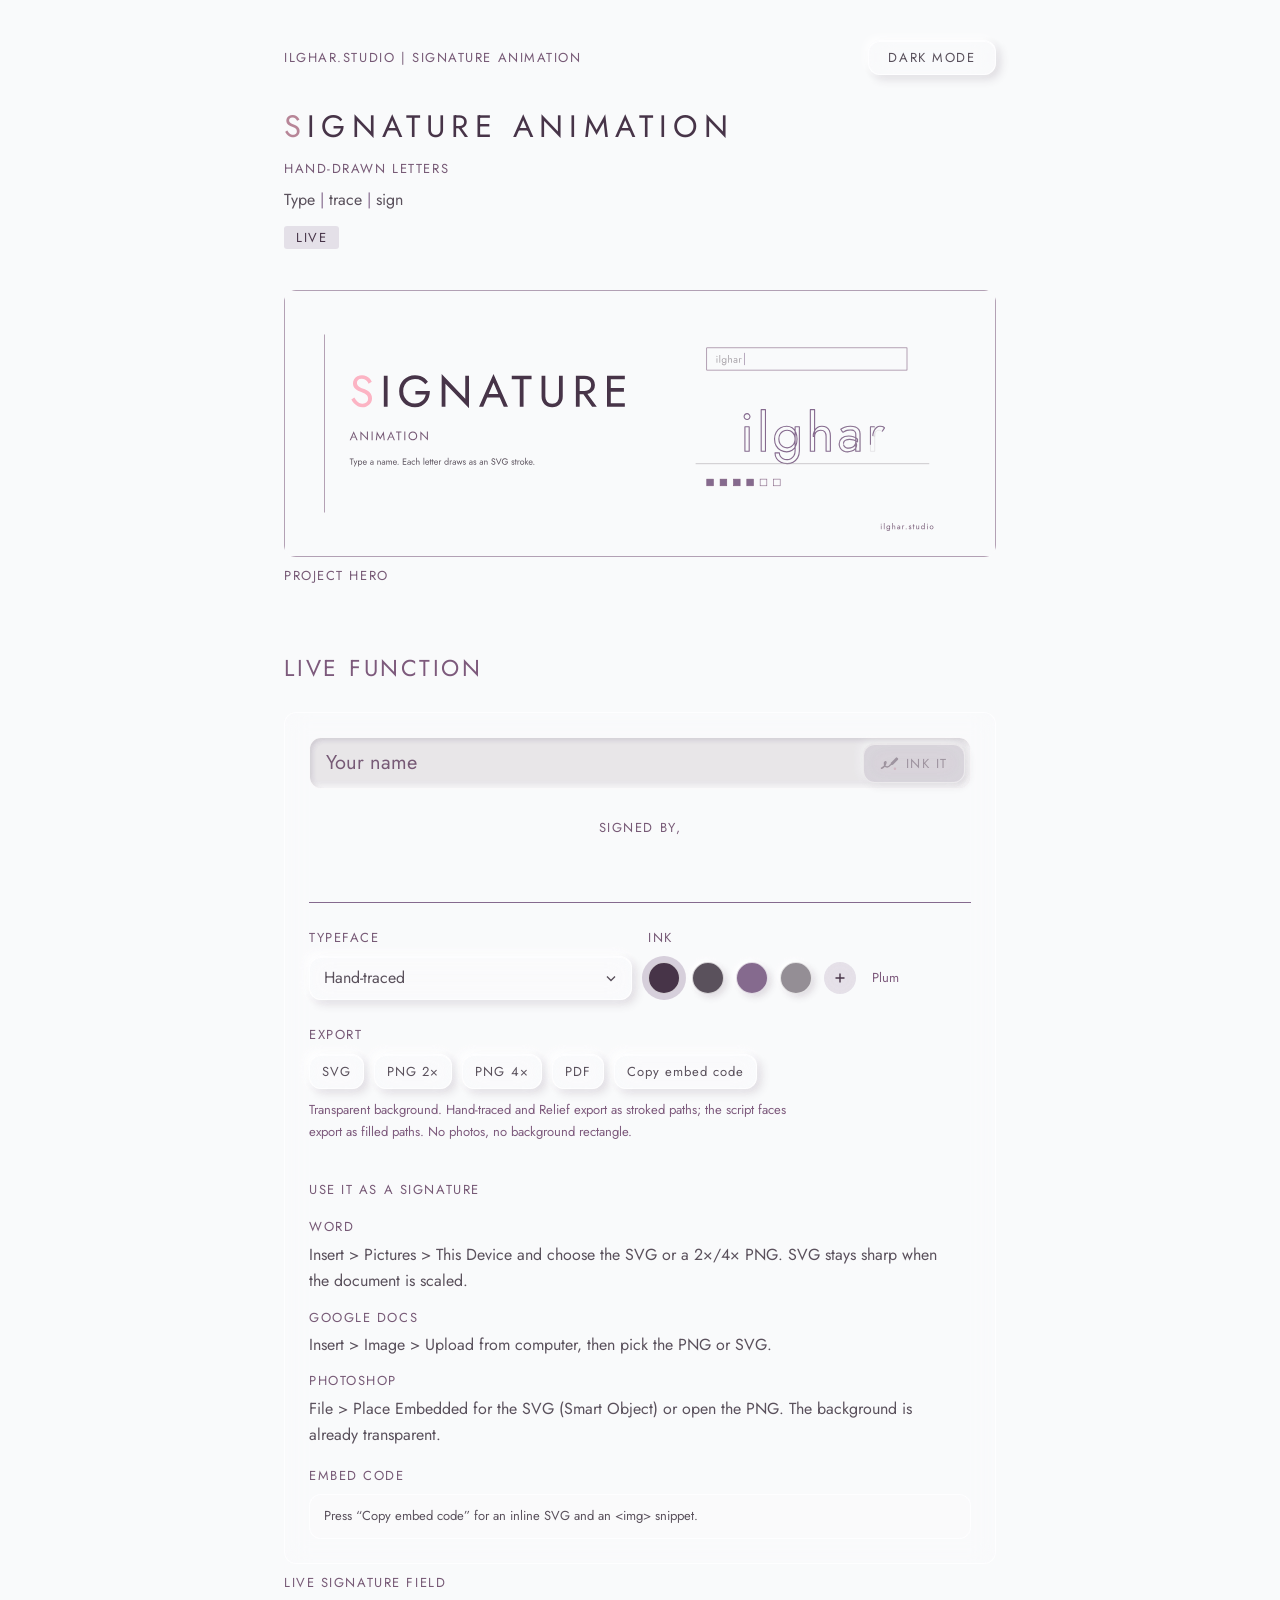
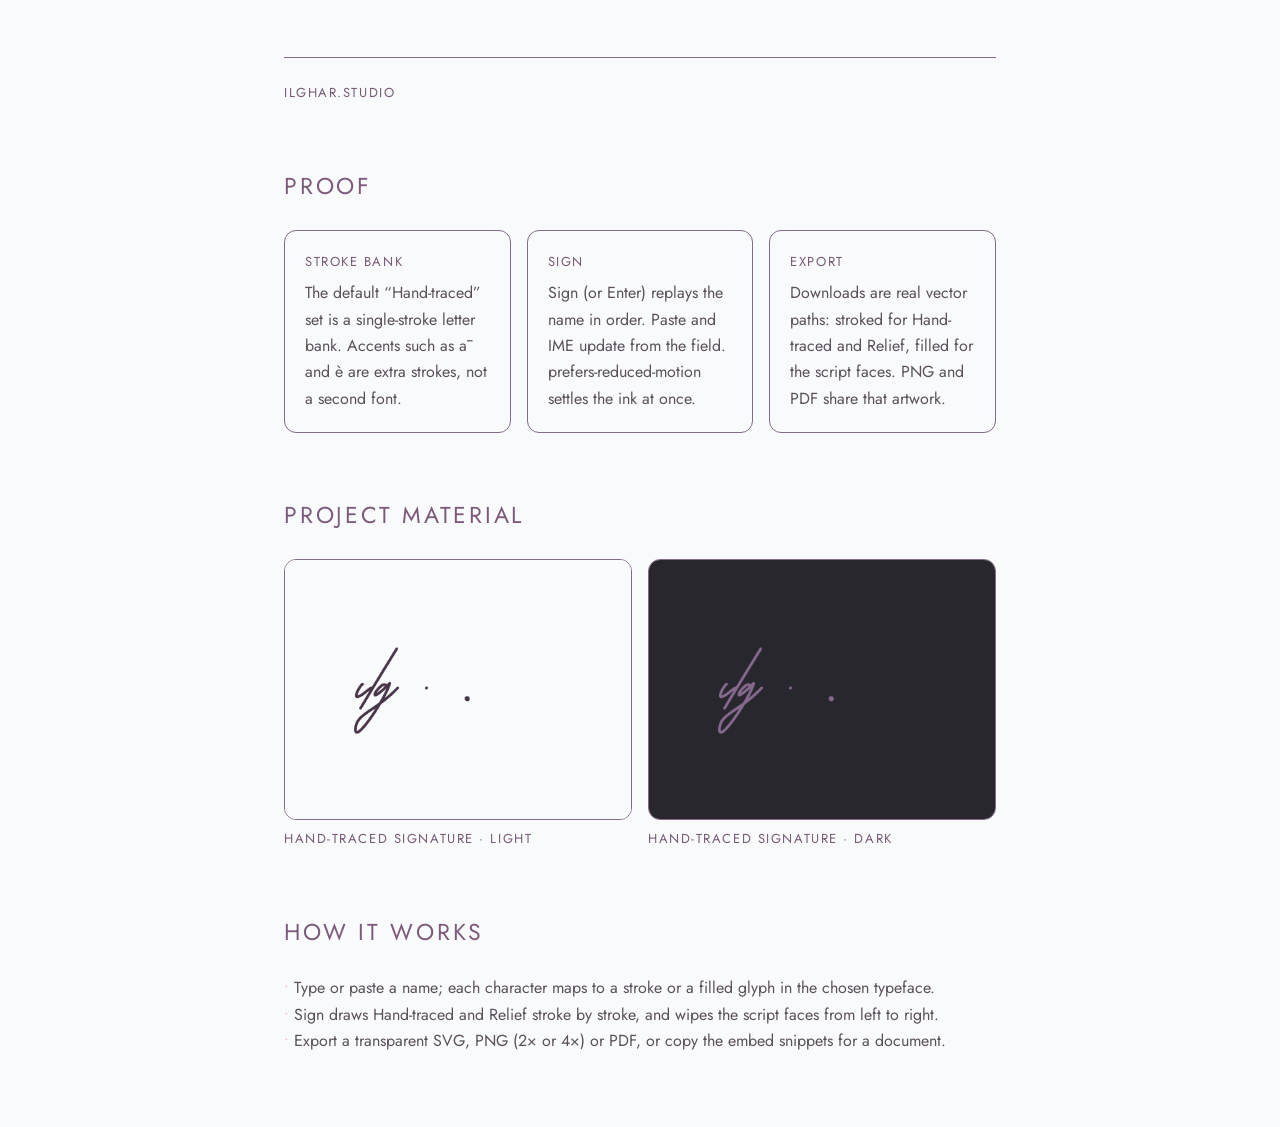
==== commit e9eacbe6: "Show the current signature animation in both themes" ====
--- a/index.html
+++ b/index.html
@@ -393,23 +393,26 @@
   <section class="span12" aria-label="Project material">
     <h2>Project material</h2>
     <div class="grid-66">
+      <!-- Each example keeps its own theme when the page theme changes. -->
       <figure>
-        <div class="frame r1610">
-          <picture>
-            <source media="(prefers-color-scheme: dark)" srcset="hero/hero-light.svg">
-            <img src="hero/hero-light.svg" width="960" height="600" alt="Signature animation hero: SIGNATURE / ANIMATION wordmark with type-trace-sign cue.">
+        <div class="frame r43">
+          <picture data-light-src="hero/siganim-motion-light.png">
+            <source media="(prefers-reduced-motion: no-preference)" srcset="hero/siganim-motion-light.gif">
+            <source media="(prefers-color-scheme: dark)" srcset="hero/siganim-motion-light.png">
+            <img src="hero/siganim-motion-light.png" width="960" height="720" alt="The app draws ilghar.studio stroke by stroke in plum ink on the light canvas.">
           </picture>
         </div>
-        <figcaption>Hero board — light</figcaption>
+        <figcaption>Hand-traced signature · light</figcaption>
       </figure>
       <figure>
-        <div class="frame r1610">
-          <picture>
-            <source media="(prefers-color-scheme: dark)" srcset="hero/hero-dark.svg">
-            <img src="hero/hero-dark.svg" width="960" height="600" alt="Same hero board in the dark theme, token mauve on dark paper.">
+        <div class="frame r43">
+          <picture data-light-src="hero/siganim-motion-dark.png">
+            <source media="(prefers-reduced-motion: no-preference)" srcset="hero/siganim-motion-dark.gif">
+            <source media="(prefers-color-scheme: dark)" srcset="hero/siganim-motion-dark.png">
+            <img src="hero/siganim-motion-dark.png" width="960" height="720" alt="The app draws ilghar.studio stroke by stroke in mauve ink on the dark canvas.">
           </picture>
         </div>
-        <figcaption>Hero board — dark</figcaption>
+        <figcaption>Hand-traced signature · dark</figcaption>
       </figure>
     </div>
   </section>
--- a/tokens.css
+++ b/tokens.css
@@ -3,11 +3,11 @@
 :root{
   --paper:#f9fafb; --ink:#5a515c; --plum:#473448;
   --mauve-em:#856a8e; --mauve-line:#7d5a7c; --mauve-label:#775a76;
-  --grey:#948e95; --grey-soft:#a6a1a7; --pink:#fcb4c4; --card:#2a272d; --on-dark:#d4d2d2;
+  --grey:#948e95; --grey-soft:#a6a1a7; --pink:#fcb4c4; --pink-mark-light:#b78597; --pink-mark-dark:#fcb4c4; --pink-glass:#da94af; --pink-fill-dark:#7d6a8c; --card:#2a272d; --on-dark:#d4d2d2;
   /* roles (light) */
   --canvas:var(--paper); --surface:var(--paper); --fg:var(--ink); --name:var(--plum);
   --sec:var(--mauve-line); --label:var(--mauve-label); --line:var(--mauve-em); --muted:var(--mauve-line);
-  --dc:var(--pink); --ring:var(--pink);
+  --dc:var(--pink-mark-light); --ring:var(--pink-mark-light); --glass-accent:var(--pink-glass);
   /* glass + soft shadow (palette-derived alphas only) */
   --glass:rgba(249,250,251,.55); --glass-edge:rgba(255,255,255,.75);
   --sh-d:rgba(71,52,72,.16); --sh-l:rgba(255,255,255,.9); --well:rgba(71,52,72,.10);
@@ -24,7 +24,7 @@
 }
 @media (prefers-color-scheme:dark){:root:not([data-theme=light]){
   --canvas:var(--card); --surface:var(--card); --fg:var(--on-dark); --name:var(--mauve-em);
-  --sec:var(--grey-soft); --label:var(--grey-soft); --line:var(--grey-soft); --muted:var(--grey-soft);
+  --sec:var(--grey-soft); --label:var(--grey-soft); --line:var(--grey-soft); --muted:var(--grey-soft); --dc:var(--pink-mark-dark); --ring:var(--pink-mark-dark); --glass-accent:var(--pink-mark-dark);
   --glass:rgba(48,45,52,.55); --glass-edge:rgba(255,255,255,.10);
   --sh-d:rgba(0,0,0,.38); --sh-l:rgba(255,255,255,.06); --well:rgba(0,0,0,.28);
   --sig:var(--mauve-em); --on-tint:var(--on-dark);
@@ -32,7 +32,7 @@
   --bg1:rgba(133,106,142,.46); --bg2:rgba(148,142,149,.30); --bg3:rgba(125,90,124,.36); color-scheme:dark}}
 [data-theme=dark]{
   --canvas:var(--card); --surface:var(--card); --fg:var(--on-dark); --name:var(--mauve-em);
-  --sec:var(--grey-soft); --label:var(--grey-soft); --line:var(--grey-soft); --muted:var(--grey-soft);
+  --sec:var(--grey-soft); --label:var(--grey-soft); --line:var(--grey-soft); --muted:var(--grey-soft); --dc:var(--pink-mark-dark); --ring:var(--pink-mark-dark); --glass-accent:var(--pink-mark-dark);
   --glass:rgba(48,45,52,.55); --glass-edge:rgba(255,255,255,.10);
   --sh-d:rgba(0,0,0,.38); --sh-l:rgba(255,255,255,.06); --well:rgba(0,0,0,.28);
   --sig:var(--mauve-em); --on-tint:var(--on-dark);
@@ -50,6 +50,8 @@
 h1,.name{font-size:24px;font-weight:400;letter-spacing:.14em;line-height:1.3;text-transform:uppercase;color:var(--name);margin:0}
 @media (min-width:768px){h1,.name{font-size:31px;letter-spacing:.2em}}
 .dc,.first{color:var(--dc)}
+/* First letters on the measured glass base #b8adb1 use mauve #856a8e, not #b78597 (1.4:1). The live heading sits on paper, so it stays --dc. */
+
 h2{font-size:18px;font-weight:400;letter-spacing:.12em;text-transform:uppercase;color:var(--sec);margin:0 0 24px}
 @media (min-width:768px){h2{font-size:23px}}
 .panel h2{font-size:15px;margin-bottom:12px;padding-bottom:8px;border-bottom:1px dotted var(--line)}
@@ -66,11 +68,11 @@
 button:hover{box-shadow:-2px -2px 6px var(--sh-l),3px 3px 7px var(--sh-d),inset 0 1px 0 var(--glass-edge)}
 button:active,button[aria-pressed=true]{color:var(--name);box-shadow:inset 3px 3px 7px var(--sh-d),inset -3px -3px 7px var(--sh-l)}
 :focus-visible{outline:2px solid var(--ring);outline-offset:3px}
-input[type=range]{-webkit-appearance:none;appearance:none;background:transparent;height:28px;accent-color:var(--dc)}
+input[type=range]{-webkit-appearance:none;appearance:none;background:transparent;height:28px;accent-color:var(--glass-accent)}
 input[type=range]::-webkit-slider-runnable-track{height:8px;border-radius:var(--r-track);background:var(--well);box-shadow:inset 2px 2px 4px var(--sh-d),inset -2px -2px 4px var(--sh-l)}
-input[type=range]::-webkit-slider-thumb{-webkit-appearance:none;width:22px;height:22px;margin-top:-7px;border-radius:50%;background:var(--glass);border:1px solid var(--glass-edge);box-shadow:-2px -2px 5px var(--sh-l),3px 3px 7px var(--sh-d),inset 0 0 0 5px var(--dc)}
+input[type=range]::-webkit-slider-thumb{-webkit-appearance:none;width:22px;height:22px;margin-top:-7px;border-radius:50%;background:var(--glass);border:1px solid var(--glass-edge);box-shadow:-2px -2px 5px var(--sh-l),3px 3px 7px var(--sh-d),inset 0 0 0 5px var(--glass-accent)}
 input[type=range]::-moz-range-track{height:8px;border-radius:var(--r-track);background:var(--well);box-shadow:inset 2px 2px 4px var(--sh-d)}
-input[type=range]::-moz-range-thumb{width:20px;height:20px;border-radius:50%;background:var(--glass);border:1px solid var(--glass-edge);box-shadow:3px 3px 7px var(--sh-d),inset 0 0 0 5px var(--dc)}
+input[type=range]::-moz-range-thumb{width:20px;height:20px;border-radius:50%;background:var(--glass);border:1px solid var(--glass-edge);box-shadow:3px 3px 7px var(--sh-d),inset 0 0 0 5px var(--glass-accent)}
 
 /* rhythm + grid */
 section{margin-top:64px} @media (max-width:767px){section{margin-top:48px}}
--- a/style.css
+++ b/style.css
@@ -550,8 +550,8 @@
 [data-theme=dark] .sw.custom{color:var(--on-dark)}
 [data-theme=dark] .opt[aria-selected=true] .check{stroke:var(--on-dark)}
 
-/* Hāèl, 12 Nov 2026: dark Sign button and Live pill fill #745a7a.
-   Label #f9fafb is 5.76:1 on that fill. */
+/* Hāèl, 12 Nov 2026: dark Sign button and Live pill fill #7d6a8c (Hāèl picked from his list; #745a7a read as cherry).
+   Label #f9fafb is 4.66:1 on that fill. */
 @media (prefers-color-scheme:dark){
   :root:not([data-theme=light]) .sign,
   :root:not([data-theme=light]) .status,
